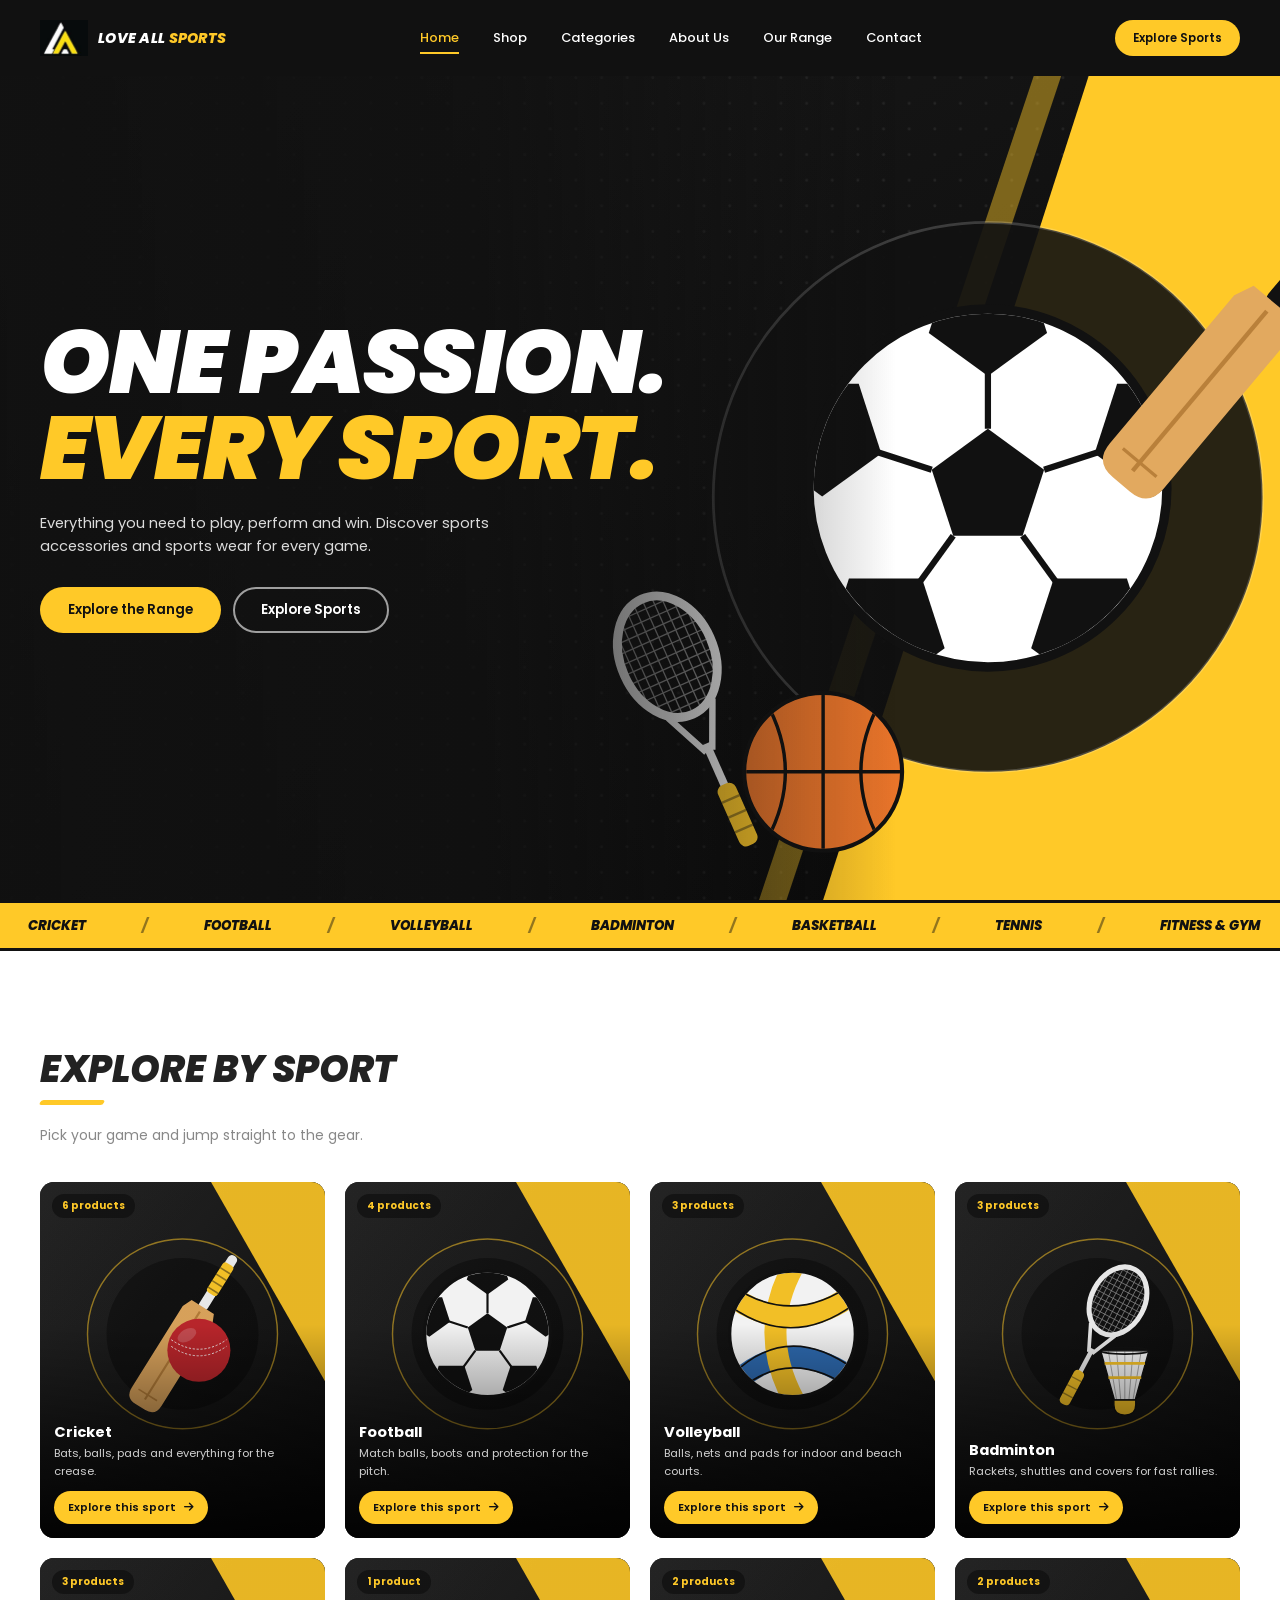
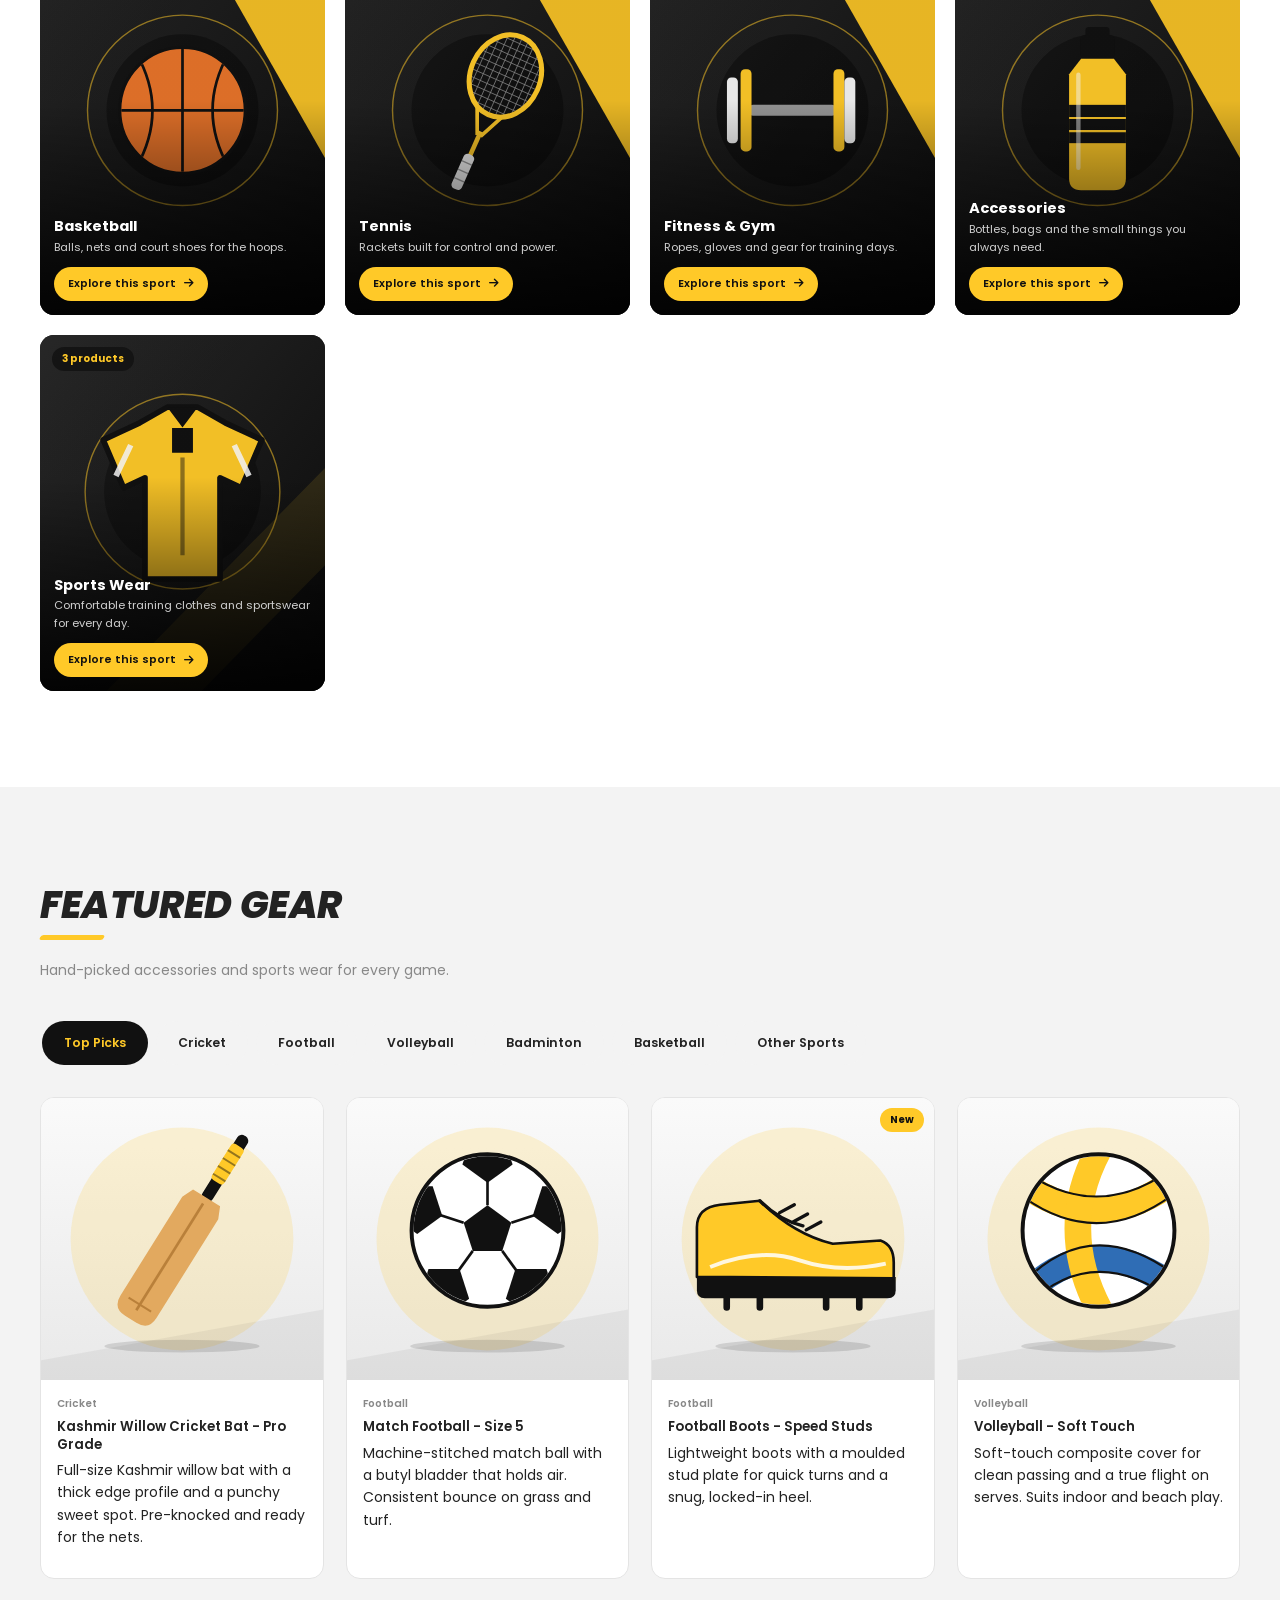
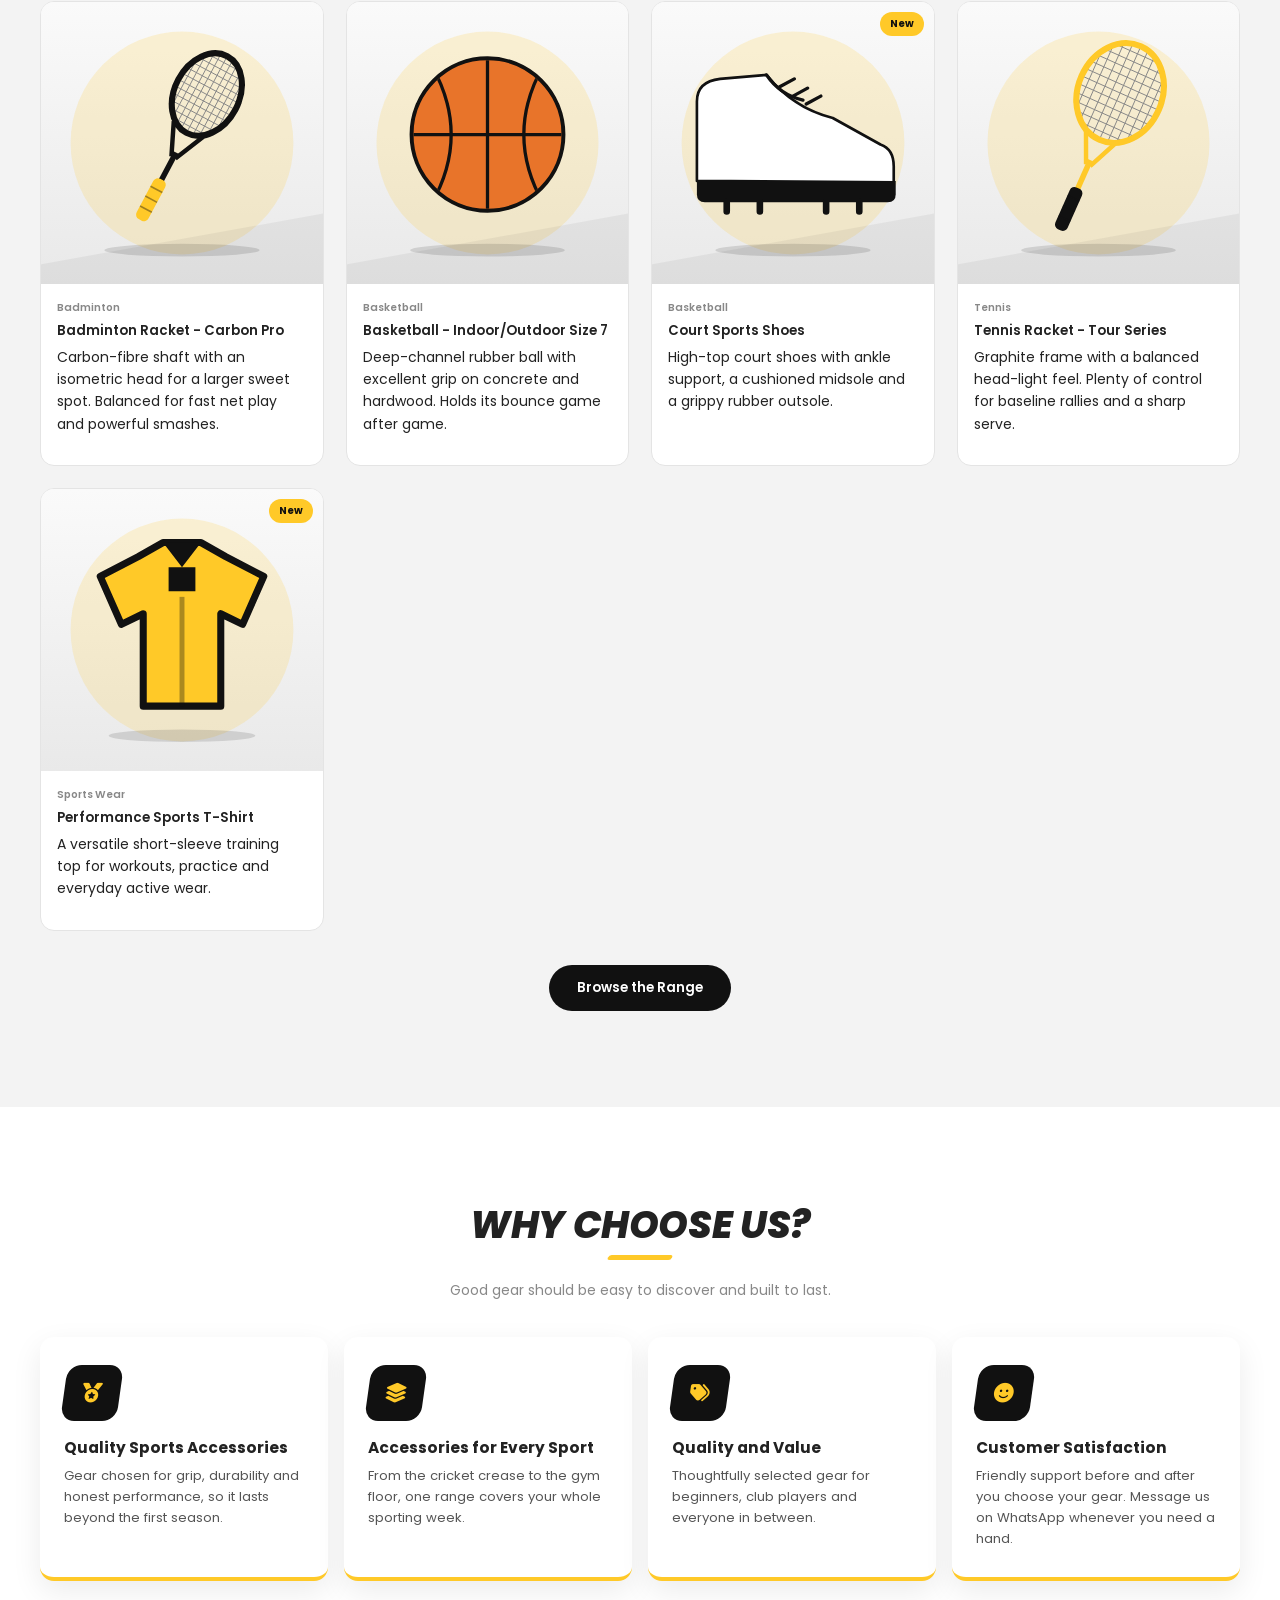
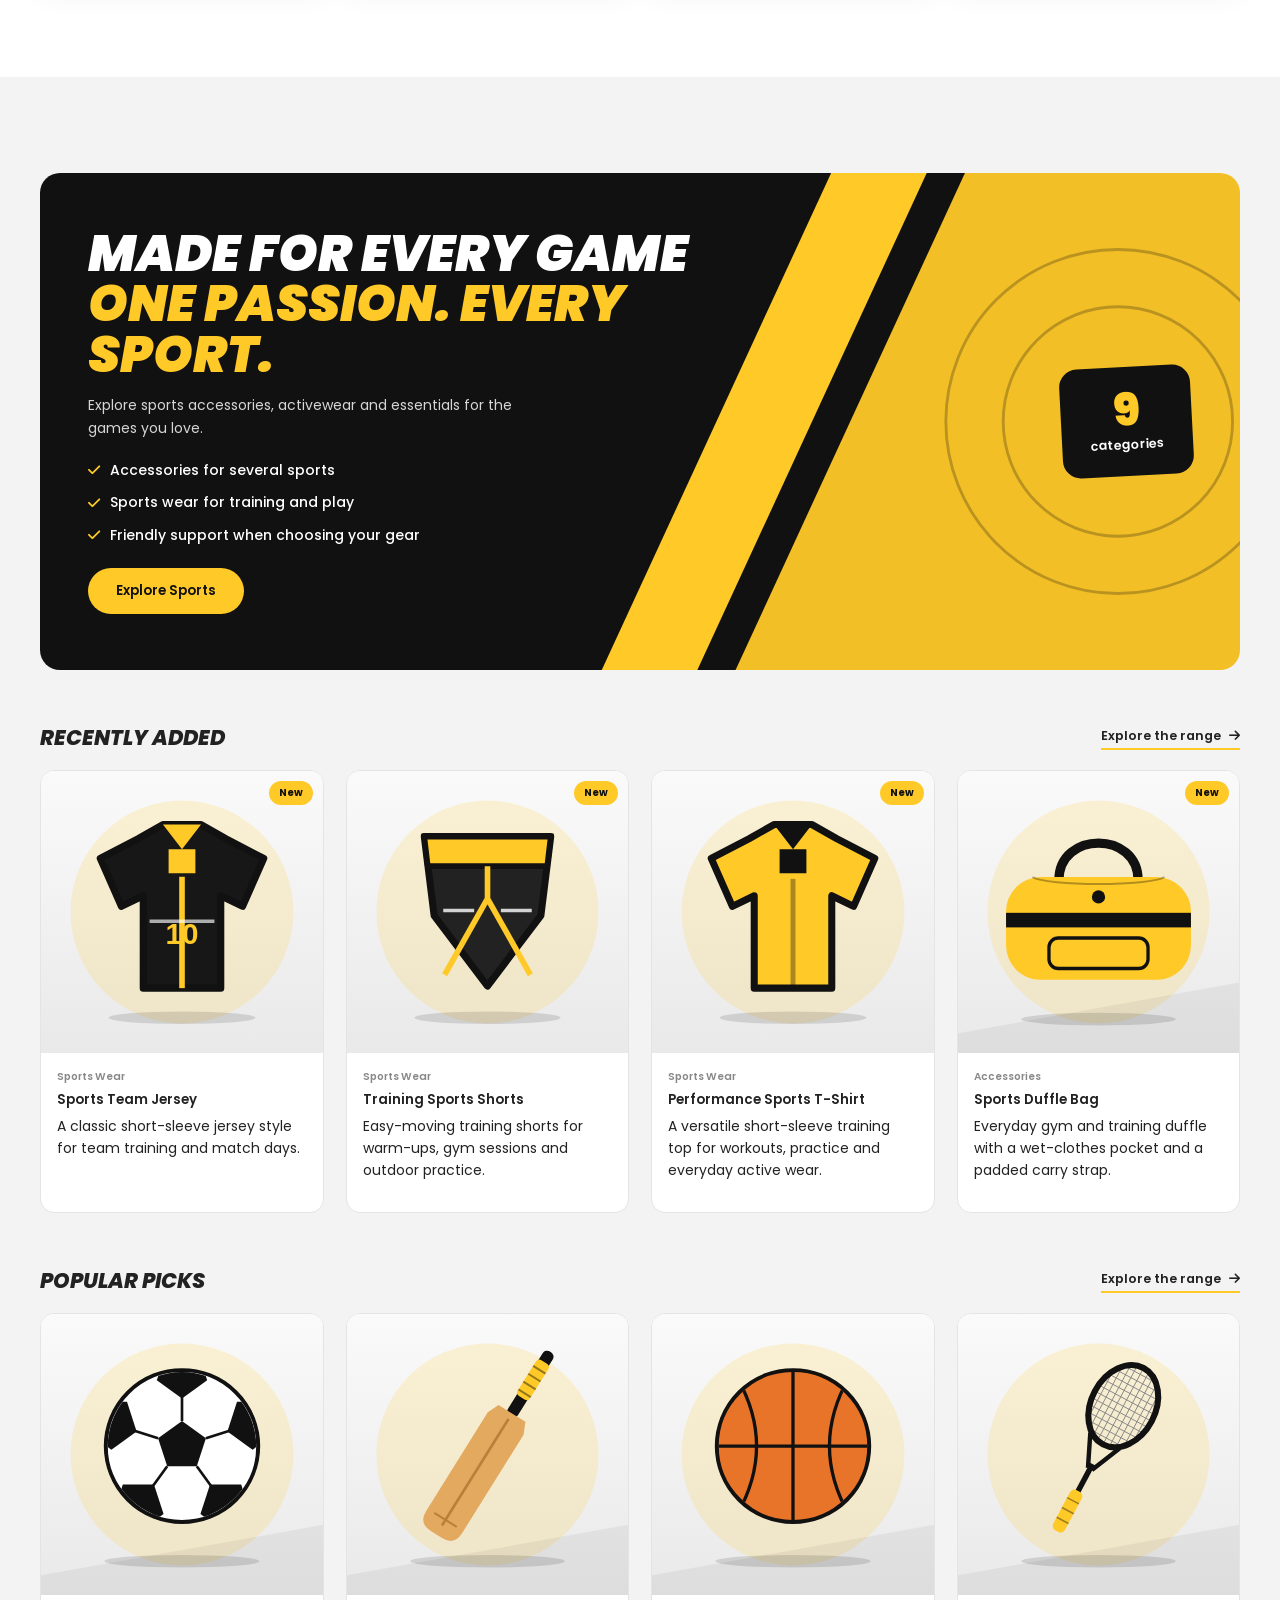
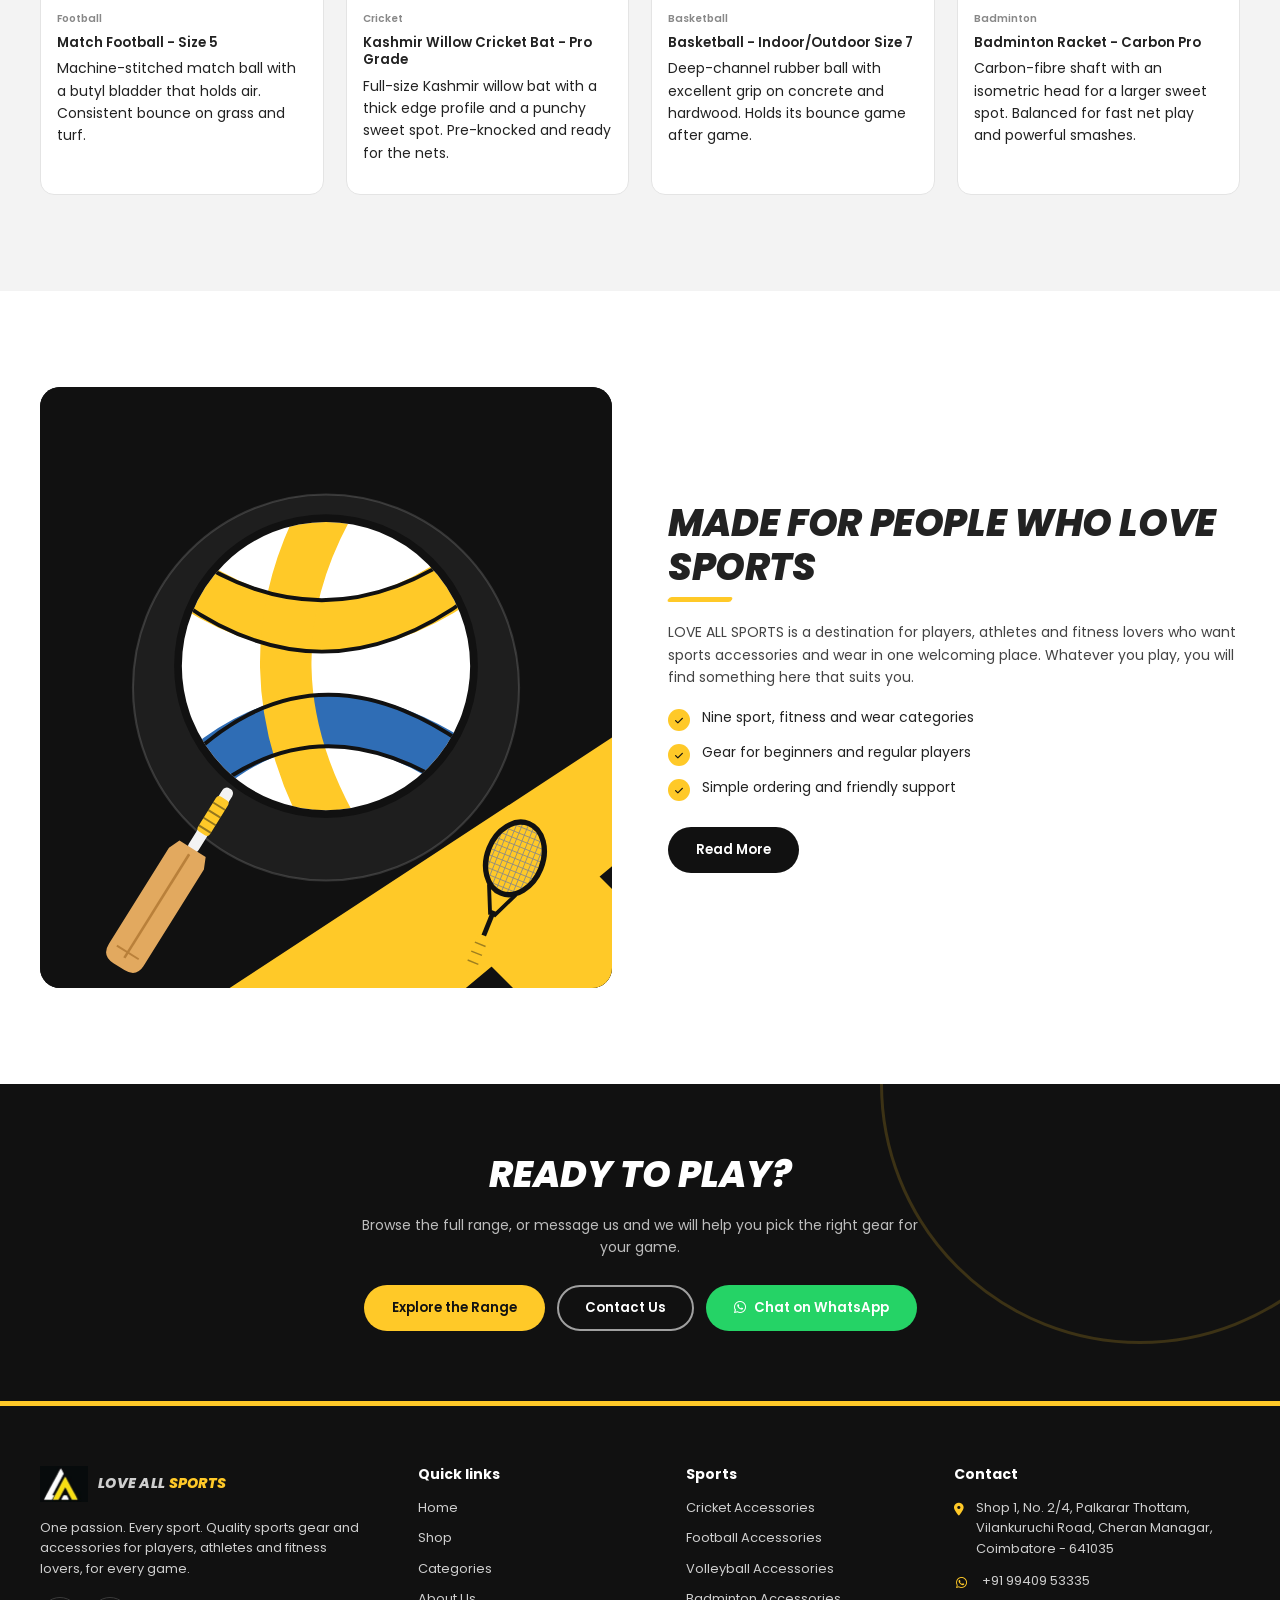
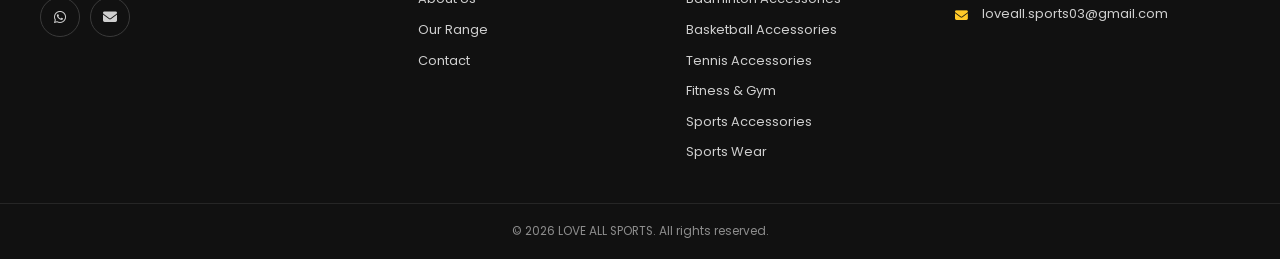
==== index.html @ a9b95781 "first commit" ====
<!DOCTYPE html>
<html lang="en">
<head>
<meta charset="UTF-8">
<meta name="viewport" content="width=device-width, initial-scale=1, viewport-fit=cover">
<title>LOVE ALL SPORTS | Sports Accessories &amp; Sports Wear</title>
<meta name="description" content="Discover cricket, football, volleyball, badminton, basketball, tennis and fitness at LOVE ALL SPORTS. One passion. Every sport.">
<meta name="theme-color" content="#111111">
<meta property="og:title" content="LOVE ALL SPORTS | Sports Accessories &amp; Sports Wear">
<meta property="og:description" content="Discover cricket, football, volleyball, badminton, basketball, tennis and fitness at LOVE ALL SPORTS. One passion. Every sport.">
<meta property="og:type" content="website">
<link rel="icon" type="image/png" href="assets/icons/favicon.png">
<link rel="preconnect" href="https://fonts.googleapis.com">
<link rel="preconnect" href="https://fonts.gstatic.com" crossorigin>
<link href="https://fonts.googleapis.com/css2?family=Poppins:ital,wght@0,400;0,500;0,600;0,700;0,800;0,900;1,700;1,800;1,900&display=swap" rel="stylesheet">
<link rel="stylesheet" href="https://cdnjs.cloudflare.com/ajax/libs/font-awesome/6.5.1/css/all.min.css" crossorigin="anonymous" referrerpolicy="no-referrer">
<link rel="stylesheet" href="css/style.css">
<link rel="stylesheet" href="css/pages.css">
<link rel="stylesheet" href="css/responsive.css">
<script>document.documentElement.classList.add('js');</script>
</head>
<body data-root="" data-page="home">
<a class="skip-link" href="#main">Skip to content</a>
<header class="site-header" id="header">
  <div class="container nav-wrap">
    <a class="logo" href="index.html" aria-label="LOVE ALL SPORTS home"><img src="assets/images/logo/logo-mark.png" alt="" width="48" height="36"><span class="logo-text">LOVE ALL <b>SPORTS</b></span></a>
    <nav class="main-nav" id="mainNav" aria-label="Main navigation"><ul>
      <li><a href="#home" class="active" aria-current="page" data-spy="home">Home</a></li>
      <li><a href="pages/products.html">Shop</a></li>
      <li><a href="pages/categories.html">Categories</a></li>
      <li><a href="pages/about.html">About Us</a></li>
      <li><a href="#offers" data-spy="offers">Our Range</a></li>
      <li><a href="pages/contact.html">Contact</a></li>
    </ul></nav>
    <div class="nav-actions">
      <a class="btn btn-primary btn-sm nav-cta" href="pages/products.html">Explore Sports</a>
      <button class="hamburger" id="navToggle" aria-label="Toggle menu" aria-expanded="false" aria-controls="mainNav"><span></span><span></span><span></span></button>
    </div>
  </div>
</header>
<main id="main">
<section class="hero" id="home" aria-label="Welcome">
  <div class="hero-bg" role="img" aria-label="Football, cricket bat, racket and basketball on a black and yellow background"></div>
  <div class="container hero-inner">
    <h1 class="hero-title"><span>One passion.</span><span>Every sport.</span></h1>
    <p class="hero-text">Everything you need to play, perform and win. Discover sports accessories and sports wear for every game.</p>
    <div class="hero-cta">
      <a class="btn btn-primary" href="pages/products.html">Explore the Range</a>
      <a class="btn btn-ghost" href="#categories">Explore Sports</a>
    </div>
  </div>
</section>
<div class="ticker" aria-hidden="true"><div class="ticker-track"><span>Cricket</span><span>Football</span><span>Volleyball</span><span>Badminton</span><span>Basketball</span><span>Tennis</span><span>Fitness &amp; Gym</span><span>Accessories</span><span>Sports Wear</span><span>Cricket</span><span>Football</span><span>Volleyball</span><span>Badminton</span><span>Basketball</span><span>Tennis</span><span>Fitness &amp; Gym</span><span>Accessories</span><span>Sports Wear</span><span>Cricket</span><span>Football</span><span>Volleyball</span><span>Badminton</span><span>Basketball</span><span>Tennis</span><span>Fitness &amp; Gym</span><span>Accessories</span><span>Sports Wear</span><span>Cricket</span><span>Football</span><span>Volleyball</span><span>Badminton</span><span>Basketball</span><span>Tennis</span><span>Fitness &amp; Gym</span><span>Accessories</span><span>Sports Wear</span><span>Cricket</span><span>Football</span><span>Volleyball</span><span>Badminton</span><span>Basketball</span><span>Tennis</span><span>Fitness &amp; Gym</span><span>Accessories</span><span>Sports Wear</span><span>Cricket</span><span>Football</span><span>Volleyball</span><span>Badminton</span><span>Basketball</span><span>Tennis</span><span>Fitness &amp; Gym</span><span>Accessories</span><span>Sports Wear</span></div></div>

<section class="section" id="categories">
  <div class="container">
    <div class="section-head reveal"><h2 class="section-title">Explore by sport</h2><p class="section-sub">Pick your game and jump straight to the gear.</p></div>
    <div class="cat-grid" id="catGrid"></div>
  </div>
</section>

<section class="section section-gray" id="featured">
  <div class="container">
    <div class="section-head reveal"><h2 class="section-title">Featured gear</h2><p class="section-sub">Hand-picked accessories and sports wear for every game.</p></div>
    <div class="tabs" id="featuredTabs" role="tablist" aria-label="Filter featured products by sport"></div>
    <div class="product-grid" id="featuredGrid"></div>
    <div class="center-cta"><a class="btn btn-dark" href="pages/products.html">Browse the Range</a></div>
  </div>
</section>

<section class="section" id="why">
  <div class="container">
    <div class="section-head center reveal"><h2 class="section-title">Why choose us?</h2><p class="section-sub">Good gear should be easy to discover and built to last.</p></div>
    <div class="why-grid">
      <div class="why-card reveal"><div class="why-icon"><i class="fa-solid fa-medal"></i></div><h3>Quality Sports Accessories</h3><p>Gear chosen for grip, durability and honest performance, so it lasts beyond the first season.</p></div>
      <div class="why-card reveal"><div class="why-icon"><i class="fa-solid fa-layer-group"></i></div><h3>Accessories for Every Sport</h3><p>From the cricket crease to the gym floor, one range covers your whole sporting week.</p></div>
      <div class="why-card reveal"><div class="why-icon"><i class="fa-solid fa-tags"></i></div><h3>Quality and Value</h3><p>Thoughtfully selected gear for beginners, club players and everyone in between.</p></div>
      <div class="why-card reveal"><div class="why-icon"><i class="fa-solid fa-face-smile"></i></div><h3>Customer Satisfaction</h3><p>Friendly support before and after you choose your gear. Message us on WhatsApp whenever you need a hand.</p></div>
    </div>
  </div>
</section>

<section class="section section-gray" id="offers">
  <div class="container">
    <div class="offer-banner reveal">
      <div>
        <h2>Made for every game<br><em>One passion. Every sport.</em></h2>
        <p style="margin-top:14px">Explore sports accessories, activewear and essentials for the games you love.</p>
        <ul class="offer-list"><li><i class="fa-solid fa-check"></i>Accessories for several sports</li><li><i class="fa-solid fa-check"></i>Sports wear for training and play</li><li><i class="fa-solid fa-check"></i>Friendly support when choosing your gear</li></ul>
        <a class="btn btn-primary" style="margin-top:22px" href="pages/products.html">Explore Sports</a>
      </div>
      <div class="offer-discount" aria-hidden="true"><strong>9</strong><span>categories</span></div>
    </div>

    <div class="subhead"><h3>Recently added</h3><a class="link-arrow" href="pages/products.html">Explore the range <i class="fa-solid fa-arrow-right"></i></a></div>
    <div class="product-grid cols-4" id="newGrid"></div>

    <div class="subhead"><h3>Popular picks</h3><a class="link-arrow" href="pages/products.html">Explore the range <i class="fa-solid fa-arrow-right"></i></a></div>
    <div class="product-grid cols-4" id="bestGrid"></div>
  </div>
</section>

<section class="section" id="about-preview">
  <div class="container split">
    <div class="split-media reveal"><img src="assets/images/banners/about.svg" alt="Volleyball, cricket bat and badminton racket illustration" loading="lazy" width="800" height="840"></div>
    <div class="split-text reveal">
      <h2 class="section-title">Made for people who love sports</h2>
      <p>LOVE ALL SPORTS is a destination for players, athletes and fitness lovers who want sports accessories and wear in one welcoming place. Whatever you play, you will find something here that suits you.</p>
      <ul class="check-list"><li><i class="fa-solid fa-check"></i>Nine sport, fitness and wear categories</li><li><i class="fa-solid fa-check"></i>Gear for beginners and regular players</li><li><i class="fa-solid fa-check"></i>Simple ordering and friendly support</li></ul>
      <a class="btn btn-dark" href="pages/about.html">Read More</a>
    </div>
  </div>
</section>

<section class="cta-band">
  <div class="container">
    <h2 class="reveal">Ready to play?</h2>
    <p class="reveal">Browse the full range, or message us and we will help you pick the right gear for your game.</p>
    <div class="cta-actions reveal">
      <a class="btn btn-primary" href="pages/products.html">Explore the Range</a>
      <a class="btn btn-ghost" href="pages/contact.html">Contact Us</a>
      <a class="btn btn-whatsapp" href="#" data-whatsapp><i class="fa-brands fa-whatsapp"></i> Chat on WhatsApp</a>
    </div>
  </div>
</section>
</main>
<footer class="site-footer">
  <div class="container footer-grid">
    <div>
      <a class="logo" href="index.html" aria-label="LOVE ALL SPORTS home"><img src="assets/images/logo/logo-mark.png" alt="" width="48" height="36"><span class="logo-text">LOVE ALL <b>SPORTS</b></span></a>
      <p style="margin-top:16px">One passion. Every sport. Quality sports gear and accessories for players, athletes and fitness lovers, for every game.</p>
      <div class="socials">
        <a href="#" data-whatsapp aria-label="WhatsApp"><i class="fa-brands fa-whatsapp"></i></a>
        <a href="mailto:loveall.sports03@gmail.com" aria-label="Email love all sports"><i class="fa-solid fa-envelope"></i></a>
      </div>
    </div>
    <div>
      <h4>Quick links</h4>
      <ul class="footer-links">
        <li><a href="index.html">Home</a></li>
        <li><a href="pages/products.html">Shop</a></li>
        <li><a href="pages/categories.html">Categories</a></li>
        <li><a href="pages/about.html">About Us</a></li>
        <li><a href="index.html#offers">Our Range</a></li>
        <li><a href="pages/contact.html">Contact</a></li>
      </ul>
    </div>
    <div>
      <h4>Sports</h4>
      <ul class="footer-links"><li><a href="pages/products.html?cat=cricket">Cricket Accessories</a></li><li><a href="pages/products.html?cat=football">Football Accessories</a></li><li><a href="pages/products.html?cat=volleyball">Volleyball Accessories</a></li><li><a href="pages/products.html?cat=badminton">Badminton Accessories</a></li><li><a href="pages/products.html?cat=basketball">Basketball Accessories</a></li><li><a href="pages/products.html?cat=tennis">Tennis Accessories</a></li><li><a href="pages/products.html?cat=fitness">Fitness & Gym</a></li><li><a href="pages/products.html?cat=accessories">Sports Accessories</a></li><li><a href="pages/products.html?cat=sports-wear">Sports Wear</a></li></ul>
    </div>
    <div>
      <h4>Contact</h4>
      <ul class="contact-list">
        <li><i class="fa-solid fa-location-dot"></i><span>Shop 1, No. 2/4, Palkarar Thottam, Vilankuruchi Road, Cheran Managar, Coimbatore - 641035</span></li>
        <li><i class="fa-brands fa-whatsapp"></i><a href="#" data-whatsapp>+91 99409 53335</a></li>
        <li><i class="fa-solid fa-envelope"></i><a href="#" data-email>loveall.sports03@gmail.com</a></li>
      </ul>
    </div>
  </div>
  <div class="footer-bottom"><div class="container">&copy; <span data-year>2026</span> LOVE ALL SPORTS. All rights reserved.</div></div>
</footer>
<button class="to-top" id="toTop" aria-label="Back to top"><i class="fa-solid fa-arrow-up"></i></button>
<script src="js/products.js"></script>
<script src="js/main.js"></script>
</body>
</html>
---- css/style.css ----
/* =========================================================
   LOVE ALL SPORTS - base styles + reusable components
   Mobile-first. Wider layouts live in responsive.css
   ========================================================= */
:root {
  --yellow: #FFC928;
  --yellow-dark: #E6B000;
  --black: #111111;
  --black-2: #1B1B1B;
  --white: #FFFFFF;
  --gray: #F3F3F3;
  --text: #222222;
  --muted: #888888;
  --line: #E4E4E4;
  --radius: 14px;
  --radius-sm: 8px;
  --shadow: 0 10px 30px rgba(0, 0, 0, .08);
  --shadow-lg: 0 20px 50px rgba(0, 0, 0, .18);
  --header-h: 68px;
  --ease: cubic-bezier(.2, .7, .2, 1);
  --font: 'Poppins', 'Inter', system-ui, -apple-system, 'Segoe UI', Roboto, sans-serif;
}

*, *::before, *::after { box-sizing: border-box; }
html { font-size: 14px; scroll-behavior: smooth; scroll-padding-top: calc(var(--header-h) + 12px); -webkit-text-size-adjust: 100%; }
body { margin: 0; font-family: var(--font); color: var(--text); background: var(--white); line-height: 1.6; font-size: 1rem; overflow-x: hidden; }
img { max-width: 100%; display: block; height: auto; }
a { color: inherit; text-decoration: none; }
ul { list-style: none; margin: 0; padding: 0; }
button, input, select, textarea { font: inherit; color: inherit; }
button { cursor: pointer; border: 0; background: none; }
h1, h2, h3, h4 { line-height: 1.15; margin: 0 0 .5em; font-weight: 700; }
p { margin: 0 0 1em; }
:focus-visible { outline: 3px solid var(--yellow); outline-offset: 2px; }
.skip-link { position: absolute; left: -999px; top: 8px; background: var(--yellow); color: var(--black); padding: 8px 14px; border-radius: 6px; z-index: 300; font-weight: 600; }
.skip-link:focus { left: 8px; }
.container { width: 100%; max-width: 1240px; margin: 0 auto; padding: 0 20px; }
.sr-only { position: absolute; width: 1px; height: 1px; overflow: hidden; clip: rect(0 0 0 0); white-space: nowrap; }

/* ---------- Buttons ---------- */
.btn { display: inline-flex; align-items: center; justify-content: center; gap: 8px; padding: 13px 26px; border-radius: 999px; font-weight: 600; font-size: .95rem; transition: transform .25s var(--ease), background .25s, color .25s, box-shadow .25s, border-color .25s; white-space: nowrap; border: 2px solid transparent; line-height: 1.2; }
.btn:active { transform: scale(.97); }
.btn-primary { background: var(--yellow); color: var(--black); }
.btn-primary:hover { background: var(--black); color: var(--yellow); box-shadow: 0 8px 20px rgba(255, 201, 40, .35); transform: translateY(-2px); }
.btn-dark { background: var(--black); color: var(--white); }
.btn-dark:hover { background: var(--yellow); color: var(--black); transform: translateY(-2px); }
.btn-outline { border-color: var(--black); color: var(--black); background: transparent; }
.btn-outline:hover { background: var(--black); color: var(--yellow); }
.btn-ghost { border-color: rgba(255, 255, 255, .6); color: var(--white); }
.btn-ghost:hover { background: var(--white); color: var(--black); border-color: var(--white); }
.btn-sm { padding: 9px 16px; font-size: .84rem; }
.btn-block { width: 100%; }
.btn[disabled] { opacity: .5; pointer-events: none; }

/* ---------- Header / nav ---------- */
.site-header { position: sticky; top: 0; z-index: 100; background: var(--black); color: var(--white); height: var(--header-h); transition: box-shadow .3s, background .3s; }
.site-header.scrolled { box-shadow: 0 8px 24px rgba(0, 0, 0, .35); background: rgba(17, 17, 17, .96); backdrop-filter: blur(8px); }
.nav-wrap { display: flex; align-items: center; justify-content: space-between; height: var(--header-h); gap: 12px; }
.logo { display: flex; align-items: center; gap: 10px; flex-shrink: 0; }
.logo img { width: 48px; height: 36px; }
.logo-text { font-weight: 800; font-style: italic; letter-spacing: .02em; font-size: 1.02rem; line-height: 1; white-space: nowrap; }
.logo-text b { color: var(--yellow); font-weight: 800; }
.main-nav { position: fixed; inset: var(--header-h) 0 auto 0; background: var(--black); padding: 8px 20px 24px; border-top: 1px solid #2a2a2a; transform: translateY(-12px); opacity: 0; visibility: hidden; transition: all .3s var(--ease); max-height: calc(100vh - var(--header-h)); overflow-y: auto; }
.main-nav.open { transform: none; opacity: 1; visibility: visible; }
.main-nav a { display: block; padding: 14px 4px; font-weight: 500; border-bottom: 1px solid #262626; position: relative; transition: color .2s; }
.main-nav a:hover, .main-nav a.active { color: var(--yellow); }
.nav-actions { display: flex; align-items: center; gap: 8px; }
.nav-cta { display: none; }
.icon-btn { position: relative; width: 42px; height: 42px; border-radius: 50%; display: grid; place-items: center; color: var(--white); font-size: 1.1rem; transition: background .2s, color .2s; }
.icon-btn:hover { background: var(--yellow); color: var(--black); }
.cart-count { position: absolute; top: 0; right: 0; min-width: 19px; height: 19px; padding: 0 5px; border-radius: 999px; background: var(--yellow); color: var(--black); font-size: .7rem; font-weight: 700; display: grid; place-items: center; transition: transform .3s; }
.cart-count.bump { animation: bump .45s var(--ease); }
@keyframes bump { 40% { transform: scale(1.5); } }
.hamburger { width: 42px; height: 42px; display: grid; place-content: center; gap: 5px; border-radius: 50%; }
.hamburger span { display: block; width: 22px; height: 2px; background: var(--white); border-radius: 2px; transition: transform .3s, opacity .3s; }
.hamburger[aria-expanded="true"] span:nth-child(1) { transform: translateY(7px) rotate(45deg); }
.hamburger[aria-expanded="true"] span:nth-child(2) { opacity: 0; }
.hamburger[aria-expanded="true"] span:nth-child(3) { transform: translateY(-7px) rotate(-45deg); }

/* ---------- Section heads ---------- */
.section { padding: 80px 0; }
.section-gray { background: var(--gray); }
.section-dark { background: var(--black); color: var(--white); }
.section-head { max-width: 640px; margin-bottom: 36px; }
.section-head.center { margin-left: auto; margin-right: auto; text-align: center; }
.section-title { font-size: clamp(1.8rem, 5vw, 2.7rem); font-weight: 800; font-style: italic; letter-spacing: -.01em; text-transform: uppercase; position: relative; padding-bottom: 14px; }
.section-title::after { content: ""; position: absolute; left: 0; bottom: 0; width: 64px; height: 5px; background: var(--yellow); border-radius: 3px; transform: skewX(-25deg); }
.center .section-title::after { left: 50%; margin-left: -32px; }
.section-sub { color: var(--muted); margin: 0; }
.section-dark .section-sub { color: #bdbdbd; }

/* ---------- Product card ---------- */
.product-grid { display: grid; grid-template-columns: repeat(2, 1fr); gap: 14px; }
.product-card { background: var(--white); border-radius: var(--radius); overflow: hidden; border: 1px solid var(--line); display: flex; flex-direction: column; transition: transform .35s var(--ease), box-shadow .35s var(--ease), border-color .35s; }
.product-card:hover { transform: translateY(-6px); box-shadow: var(--shadow-lg); border-color: var(--yellow); }
.pc-media { position: relative; background: var(--gray); aspect-ratio: 1 / 1; overflow: hidden; cursor: pointer; }
.pc-media img { width: 100%; height: 100%; object-fit: cover; transition: transform .5s var(--ease); }
.product-card:hover .pc-media img { transform: scale(1.07); }
.badge { position: absolute; top: 10px; left: 10px; background: var(--black); color: var(--yellow); font-size: .72rem; font-weight: 700; padding: 4px 10px; border-radius: 999px; z-index: 2; }
.badge.new { left: auto; right: 10px; background: var(--yellow); color: var(--black); }
.pc-body { padding: 14px; display: flex; flex-direction: column; gap: 6px; flex: 1; }
.pc-cat { font-size: .74rem; font-weight: 600; color: var(--muted); }
.pc-name { font-size: .95rem; font-weight: 600; margin: 0; line-height: 1.3; }
.stars { color: var(--yellow-dark); font-size: .75rem; display: flex; gap: 2px; align-items: center; }
.stars small { color: var(--muted); margin-left: 6px; font-size: .74rem; }
.price { display: flex; align-items: baseline; gap: 8px; flex-wrap: wrap; margin-top: auto; padding-top: 4px; }
.price strong { font-size: 1.12rem; font-weight: 700; }
.price s { color: var(--muted); font-size: .85rem; }
.pc-actions { display: grid; gap: 8px; margin-top: 8px; }

/* ---------- Cart drawer ---------- */
.overlay { position: fixed; inset: 0; background: rgba(0, 0, 0, .6); opacity: 0; visibility: hidden; transition: opacity .3s; z-index: 150; }
.overlay.show { opacity: 1; visibility: visible; }
.drawer { position: fixed; top: 0; right: 0; bottom: 0; width: min(420px, 100%); background: var(--white); z-index: 160; transform: translateX(100%); transition: transform .4s var(--ease); display: flex; flex-direction: column; box-shadow: var(--shadow-lg); }
.drawer.open { transform: none; }
.drawer-head { display: flex; align-items: center; justify-content: space-between; padding: 18px 20px; background: var(--black); color: var(--white); }
.drawer-head h2 { margin: 0; font-size: 1.1rem; }
.drawer-head .icon-btn { width: 36px; height: 36px; }
.drawer-body { flex: 1; overflow-y: auto; padding: 8px 20px; }
.drawer-foot { padding: 16px 20px 20px; border-top: 1px solid var(--line); background: var(--gray); }
.cart-row { display: grid; grid-template-columns: 72px 1fr; gap: 14px; padding: 16px 0; border-bottom: 1px solid var(--line); }
.cart-row img { width: 72px; height: 72px; border-radius: 10px; object-fit: cover; background: var(--gray); }
.cart-row h4 { font-size: .9rem; margin: 0 0 4px; font-weight: 600; }
.cart-row .meta { display: flex; align-items: center; justify-content: space-between; gap: 8px; flex-wrap: wrap; }
.qty { display: inline-flex; align-items: center; border: 1px solid var(--line); border-radius: 999px; overflow: hidden; background: var(--white); }
.qty button { width: 32px; height: 32px; font-weight: 700; transition: background .2s; }
.qty button:hover { background: var(--yellow); }
.qty span { min-width: 30px; text-align: center; font-weight: 600; font-size: .9rem; }
.remove-btn { color: var(--muted); font-size: .8rem; transition: color .2s; }
.remove-btn:hover { color: #c0392b; }
.line-total { font-weight: 700; }
.subtotal-row { display: flex; justify-content: space-between; font-weight: 700; font-size: 1.1rem; margin-bottom: 4px; }
.small-note { font-size: .8rem; color: var(--muted); margin: 0 0 12px; }
.empty-state { text-align: center; padding: 48px 12px; color: var(--muted); }
.empty-state i { font-size: 2.6rem; color: var(--yellow); margin-bottom: 14px; }
.empty-state h3 { color: var(--text); }

/* ---------- Modal ---------- */
.modal { position: fixed; inset: 0; z-index: 170; display: grid; place-items: center; padding: 16px; opacity: 0; visibility: hidden; transition: opacity .3s, visibility .3s; }
.modal.open { opacity: 1; visibility: visible; }
.modal-backdrop { position: absolute; inset: 0; background: rgba(0, 0, 0, .7); }
.modal-card { position: relative; background: var(--white); border-radius: 18px; width: min(920px, 100%); max-height: 92vh; overflow-y: auto; transform: translateY(24px) scale(.98); transition: transform .35s var(--ease); display: grid; }
.modal.open .modal-card { transform: none; }
.modal-close { position: absolute; top: 12px; right: 12px; width: 38px; height: 38px; border-radius: 50%; background: var(--black); color: var(--white); z-index: 3; display: grid; place-items: center; transition: background .2s, color .2s; }
.modal-close:hover { background: var(--yellow); color: var(--black); }
.modal-media { background: var(--gray); aspect-ratio: 1 / 1; }
.modal-media img { width: 100%; height: 100%; object-fit: cover; }
.modal-info { padding: 24px 22px 28px; }
.modal-info h2 { font-size: 1.5rem; margin: 6px 0 10px; }
.modal-info .price strong { font-size: 1.6rem; }
.feature-list { margin: 14px 0 20px; display: grid; gap: 8px; }
.feature-list li { display: flex; gap: 10px; align-items: center; font-size: .92rem; }
.feature-list i { color: var(--yellow-dark); }
.modal-buy { display: flex; gap: 12px; flex-wrap: wrap; align-items: center; }

/* ---------- Toast ---------- */
.toast-wrap { position: fixed; left: 50%; bottom: 22px; transform: translateX(-50%); z-index: 400; display: grid; gap: 8px; width: max-content; max-width: calc(100% - 32px); }
.toast { background: var(--black); color: var(--white); padding: 12px 18px; border-radius: 999px; font-size: .9rem; display: flex; gap: 10px; align-items: center; box-shadow: var(--shadow-lg); animation: toastIn .4s var(--ease); border-left: 4px solid var(--yellow); }
.toast i { color: var(--yellow); }
.toast.out { opacity: 0; transform: translateY(10px); transition: all .3s; }
@keyframes toastIn { from { opacity: 0; transform: translateY(16px); } }

/* ---------- Back to top ---------- */
.to-top { position: fixed; right: 16px; bottom: 18px; width: 46px; height: 46px; border-radius: 50%; background: var(--yellow); color: var(--black); display: grid; place-items: center; box-shadow: var(--shadow-lg); opacity: 0; visibility: hidden; transform: translateY(14px); transition: all .3s var(--ease); z-index: 90; }
.to-top.show { opacity: 1; visibility: visible; transform: none; }
.to-top:hover { background: var(--black); color: var(--yellow); }

/* ---------- Footer ---------- */
.site-footer { background: var(--black); color: #cfcfcf; padding-top: 60px; border-top: 5px solid var(--yellow); }
.footer-grid { display: grid; gap: 34px; padding-bottom: 40px; }
.site-footer h4 { color: var(--white); font-size: 1rem; margin-bottom: 16px; }
.site-footer p { font-size: .92rem; }
.footer-links { display: grid; gap: 10px; font-size: .92rem; }
.footer-links a { transition: color .2s, padding-left .2s; }
.footer-links a:hover { color: var(--yellow); padding-left: 4px; }
.contact-list { display: grid; gap: 12px; font-size: .92rem; }
.contact-list li { display: flex; gap: 12px; align-items: flex-start; }
.contact-list i { color: var(--yellow); margin-top: 5px; width: 16px; text-align: center; }
.socials { display: flex; gap: 10px; margin-top: 18px; flex-wrap: wrap; }
.socials a { width: 40px; height: 40px; border-radius: 50%; border: 1px solid #3a3a3a; display: grid; place-items: center; transition: all .25s; }
.socials a:hover { background: var(--yellow); color: var(--black); border-color: var(--yellow); transform: translateY(-3px); }
.footer-bottom { border-top: 1px solid #262626; padding: 18px 0; font-size: .85rem; text-align: center; color: #8c8c8c; }

/* ---------- Scroll reveal ---------- */
.js .reveal { opacity: 0; transform: translateY(26px); transition: opacity .7s var(--ease), transform .7s var(--ease); }
.js .reveal.in { opacity: 1; transform: none; }

/* Centered two-second logo intro before showing the page */
.js body::before,
.js body::after { content: ""; position: fixed; pointer-events: none; }
.js body::before { inset: 0; z-index: 9998; background: #070b0b; animation: intro-screen 2s ease forwards; }
.js body::after {
  z-index: 9999;
  top: 50%;
  left: 50%;
  width: 156px;
  height: 118px;
  background: url("../assets/images/logo/logo-mark.png") center / contain no-repeat;
  animation: intro-mark 2s cubic-bezier(.2, .7, .2, 1) forwards;
}
@keyframes intro-screen {
  0%, 82% { opacity: 1; visibility: visible; }
  100% { opacity: 0; visibility: hidden; }
}
@keyframes intro-mark {
  0% { opacity: 0; transform: translate(-50%, -50%) scale(.62) rotate(-10deg); }
  24% { opacity: 1; transform: translate(-50%, -50%) scale(1.08) rotate(2deg); }
  40%, 78% { opacity: 1; transform: translate(-50%, -50%) scale(1) rotate(0); }
  100% { opacity: 0; transform: translate(-50%, -50%) scale(1.06) rotate(0); }
}

@media (prefers-reduced-motion: reduce) {
  html { scroll-behavior: auto; }
  *, *::before, *::after { animation-duration: .01ms !important; transition-duration: .01ms !important; }
  .js .reveal { opacity: 1; transform: none; }
  .js body::before, .js body::after { display: none; }
}
---- css/pages.css ----
/* =========================================================
   LOVE ALL SPORTS - page / section styles (mobile-first)
   ========================================================= */

/* ---------- Hero ---------- */
.hero { position: relative; min-height: calc(100vh - var(--header-h)); min-height: calc(100svh - var(--header-h)); display: flex; align-items: center; background: var(--black); color: var(--white); overflow: hidden; }
.hero-bg { position: absolute; inset: 0; background: url("../assets/images/banners/hero.svg") 70% center / cover no-repeat; transform: scale(1.06); animation: heroZoom 2.2s var(--ease) forwards; }
.hero::before { content: ""; position: absolute; inset: 0; z-index: 1; background: linear-gradient(90deg, rgba(17, 17, 17, .94) 0%, rgba(17, 17, 17, .78) 55%, rgba(17, 17, 17, .35) 100%); }
.hero-inner { position: relative; z-index: 2; padding-top: 56px; padding-bottom: 96px; }
.hero-title { font-size: clamp(2.7rem, 11.5vw, 6.4rem); font-weight: 900; font-style: italic; text-transform: uppercase; line-height: .95; letter-spacing: -.02em; margin: 0 0 22px; }
.hero-title span { display: block; opacity: 0; transform: translateX(-40px) skewX(-6deg); animation: slideIn .8s var(--ease) forwards; }
.hero-title span:nth-child(2) { color: var(--yellow); animation-delay: .22s; }
.hero-text { max-width: 520px; font-size: 1.05rem; color: #dcdcdc; opacity: 0; animation: fadeUp .8s var(--ease) .55s forwards; }
.hero-cta { display: flex; flex-wrap: wrap; gap: 12px; margin-top: 28px; opacity: 0; animation: fadeUp .8s var(--ease) .75s forwards; }
@keyframes slideIn { to { opacity: 1; transform: none; } }
@keyframes fadeUp { from { opacity: 0; transform: translateY(20px); } to { opacity: 1; transform: none; } }
@keyframes heroZoom { to { transform: scale(1); } }

.ticker { background: var(--yellow); color: var(--black); overflow: hidden; border-block: 3px solid var(--black); }
.ticker-track { display: flex; width: max-content; animation: ticker 32s linear infinite; }
.ticker-track span { padding: 12px 28px; font-weight: 800; font-style: italic; text-transform: uppercase; font-size: .95rem; white-space: nowrap; }
.ticker-track span::after { content: "/"; margin-left: 56px; opacity: .45; }
@keyframes ticker { to { transform: translateX(-50%); } }

/* ---------- Category cards ---------- */
.cat-grid { display: grid; grid-template-columns: repeat(2, 1fr); gap: 14px; }
.cat-card { position: relative; border-radius: var(--radius); overflow: hidden; aspect-ratio: 4 / 5; background: var(--black); color: var(--white); display: flex; flex-direction: column; justify-content: flex-end; isolation: isolate; }
.cat-card img { position: absolute; inset: 0; width: 100%; height: 100%; object-fit: cover; z-index: -2; transition: transform .6s var(--ease); }
.cat-card::after { content: ""; position: absolute; inset: 0; z-index: -1; background: linear-gradient(0deg, rgba(0, 0, 0, .88) 0%, rgba(0, 0, 0, .05) 60%); transition: background .4s; }
.cat-card:hover img { transform: scale(1.08) rotate(1deg); }
.cat-card:hover::after { background: linear-gradient(0deg, rgba(17, 17, 17, .95) 0%, rgba(255, 201, 40, .18) 100%); }
.cat-info { padding: 14px; }
.cat-info h3 { font-size: 1.05rem; margin: 0 0 4px; }
.cat-info p { font-size: .8rem; color: #cfcfcf; margin: 0 0 10px; display: none; }
.cat-btn { display: inline-flex; align-items: center; gap: 8px; background: var(--yellow); color: var(--black); font-weight: 600; font-size: .78rem; padding: 8px 14px; border-radius: 999px; transition: gap .25s, background .25s, color .25s; }
.cat-card:hover .cat-btn { gap: 14px; background: var(--white); }
.cat-count { position: absolute; top: 12px; left: 12px; background: rgba(17, 17, 17, .8); color: var(--yellow); font-size: .72rem; font-weight: 700; padding: 4px 10px; border-radius: 999px; }

/* ---------- Tabs ---------- */
.tabs { display: flex; gap: 8px; overflow-x: auto; padding: 4px 2px 14px; margin-bottom: 18px; scrollbar-width: none; }
.tabs::-webkit-scrollbar { display: none; }
.tab { flex-shrink: 0; padding: 10px 20px; border-radius: 999px; background: var(--gray); font-weight: 600; font-size: .88rem; transition: all .25s; border: 2px solid transparent; }
.tab:hover { border-color: var(--yellow); }
.tab.active { background: var(--black); color: var(--yellow); }
.center-cta { text-align: center; margin-top: 34px; }

/* ---------- Why choose us ---------- */
.why-grid { display: grid; gap: 16px; }
.why-card { background: var(--white); border-radius: var(--radius); padding: 28px 24px; border-bottom: 4px solid var(--yellow); box-shadow: var(--shadow); transition: transform .3s var(--ease); }
.why-card:hover { transform: translateY(-6px); }
.why-icon { width: 56px; height: 56px; border-radius: 14px; background: var(--black); color: var(--yellow); display: grid; place-items: center; font-size: 1.4rem; margin-bottom: 18px; transform: skewX(-8deg); }
.why-card h3 { font-size: 1.1rem; }
.why-card p { color: #555; margin: 0; font-size: .94rem; }

/* ---------- Offers ---------- */
.offer-banner { position: relative; border-radius: 20px; overflow: hidden; background: var(--black) url("../assets/images/banners/offer.svg") center / cover no-repeat; color: var(--white); padding: 44px 26px; display: grid; gap: 22px; }
.offer-banner h2 { font-size: clamp(2rem, 7vw, 3.6rem); font-weight: 900; font-style: italic; text-transform: uppercase; margin: 0; line-height: 1; }
.offer-banner h2 em { font-style: italic; color: var(--yellow); }
.offer-banner p { max-width: 460px; color: #d6d6d6; margin: 0; }
.offer-list { display: grid; gap: 10px; margin-top: 20px; }
.offer-list li { display: flex; gap: 10px; align-items: center; font-weight: 500; }
.offer-list i { color: var(--yellow); }
.offer-discount { align-self: center; justify-self: start; background: var(--black); color: var(--yellow); border-radius: 18px; padding: 18px 26px; text-align: center; border: 3px solid var(--black); transform: rotate(-3deg); }
.offer-discount strong { display: block; font-size: 3.2rem; font-weight: 900; line-height: 1; }
.offer-discount > span { font-weight: 600; color: var(--white); font-size: .9rem; }
.subhead { display: flex; align-items: end; justify-content: space-between; gap: 12px; margin: 56px 0 20px; flex-wrap: wrap; }
.subhead h3 { font-size: 1.5rem; font-weight: 800; font-style: italic; text-transform: uppercase; margin: 0; }
.link-arrow { font-weight: 600; font-size: .9rem; display: inline-flex; gap: 8px; align-items: center; border-bottom: 2px solid var(--yellow); padding-bottom: 2px; transition: gap .25s; }
.link-arrow:hover { gap: 14px; }

/* ---------- About preview / about page ---------- */
.split { display: grid; gap: 34px; align-items: center; }
.split-media { position: relative; border-radius: 20px; overflow: hidden; background: var(--black); }
.split-media img { width: 100%; aspect-ratio: 4 / 4.2; object-fit: cover; }
.split-media::after { content: ""; position: absolute; right: -40px; bottom: -40px; width: 140px; height: 140px; background: var(--yellow); transform: rotate(45deg); }
.split-text p { color: #444; }
.check-list { display: grid; gap: 10px; margin: 18px 0 26px; }
.check-list li { display: flex; gap: 12px; align-items: flex-start; }
.check-list i { color: var(--black); background: var(--yellow); width: 22px; height: 22px; border-radius: 50%; display: grid; place-items: center; font-size: .65rem; flex-shrink: 0; margin-top: 3px; }

.cta-band { background: var(--black); color: var(--white); text-align: center; padding: 70px 0; position: relative; overflow: hidden; }
.cta-band::before { content: ""; position: absolute; width: 520px; height: 520px; border-radius: 50%; border: 3px solid var(--yellow); opacity: .18; top: -260px; right: -120px; }
.cta-band h2 { font-size: clamp(1.7rem, 5vw, 2.6rem); font-weight: 800; font-style: italic; text-transform: uppercase; }
.cta-band p { color: #bdbdbd; max-width: 560px; margin: 0 auto 26px; }
.cta-actions { display: flex; gap: 12px; justify-content: center; flex-wrap: wrap; position: relative; }

/* ---------- Inner page banner ---------- */
.page-banner { background: var(--black) url("../assets/images/banners/page-banner.svg") center / cover no-repeat; color: var(--white); padding: 64px 0 56px; position: relative; }
.page-banner::before { content: ""; position: absolute; inset: 0; background: linear-gradient(90deg, rgba(17, 17, 17, .9), rgba(17, 17, 17, .35)); }
.page-banner .container { position: relative; }
.page-banner h1 { font-size: clamp(2.1rem, 7vw, 3.8rem); font-weight: 900; font-style: italic; text-transform: uppercase; margin: 0 0 10px; }
.page-banner p { color: #d6d6d6; max-width: 520px; margin: 0; }
.breadcrumb { display: flex; gap: 8px; list-style: none; padding: 0; margin: 0 0 14px; font-size: .84rem; color: #bdbdbd; flex-wrap: wrap; }
.breadcrumb a:hover { color: var(--yellow); }
.breadcrumb li + li::before { content: "/"; margin-right: 8px; opacity: .5; }
.breadcrumb [aria-current] { color: var(--yellow); }

/* ---------- Products page ---------- */
.products-section { padding: 48px 0 80px; }
.shop-tools { background: var(--white); border: 1px solid var(--line); border-radius: var(--radius); padding: 16px; box-shadow: var(--shadow); display: grid; gap: 12px; margin-top: 0; position: relative; z-index: 3; }
.field { display: grid; gap: 6px; }
.field label { font-size: .78rem; font-weight: 600; color: #555; }
.input, .select, .textarea { width: 100%; padding: 12px 14px; border: 1.5px solid var(--line); border-radius: 10px; background: var(--white); transition: border-color .2s, box-shadow .2s; }
.input:focus, .select:focus, .textarea:focus { outline: none; border-color: var(--yellow); box-shadow: 0 0 0 4px rgba(255, 201, 40, .25); }
.search-box { position: relative; }
.search-box i { position: absolute; left: 14px; top: 50%; transform: translateY(-50%); color: var(--muted); }
.search-box .input { padding-left: 40px; }
.chips { display: flex; gap: 8px; overflow-x: auto; padding: 22px 2px 8px; scrollbar-width: none; }
.chips::-webkit-scrollbar { display: none; }
.chip { flex-shrink: 0; padding: 8px 16px; border-radius: 999px; border: 1.5px solid var(--line); font-size: .84rem; font-weight: 500; background: var(--white); transition: all .2s; }
.chip:hover { border-color: var(--black); }
.chip.active { background: var(--black); color: var(--yellow); border-color: var(--black); }
.results-bar { display: flex; justify-content: space-between; align-items: center; gap: 12px; flex-wrap: wrap; margin: 18px 0 28px; font-size: .92rem; color: #555; }
.results-bar button { font-weight: 600; text-decoration: underline; text-underline-offset: 3px; }
.results-bar button:hover { color: var(--yellow-dark); }
.no-results { grid-column: 1 / -1; }

/* ---------- Categories page ---------- */
.cat-page-grid { display: grid; gap: 16px; }
.cat-page-grid .cat-card { aspect-ratio: 16 / 10; }
.cat-page-grid .cat-info p { display: block; }
.cat-page-grid .cat-info { padding: 20px; }
.cat-page-grid .cat-info h3 { font-size: 1.3rem; }

/* ---------- About page ---------- */
.mv-grid { display: grid; gap: 16px; }
.mv-card { background: var(--black); color: var(--white); border-radius: var(--radius); padding: 34px 28px; position: relative; overflow: hidden; }
.mv-card::after { content: ""; position: absolute; right: -30px; top: -30px; width: 110px; height: 110px; background: var(--yellow); transform: rotate(45deg); opacity: .9; }
.mv-card i { color: var(--yellow); font-size: 1.6rem; margin-bottom: 16px; display: block; position: relative; z-index: 1; }
.mv-card h3 { font-size: 1.4rem; font-style: italic; text-transform: uppercase; }
.mv-card p { color: #cfcfcf; margin: 0; }
.story p { color: #444; }
.pull-quote { border-left: 6px solid var(--yellow); padding: 6px 0 6px 20px; font-size: 1.25rem; font-weight: 600; font-style: italic; margin: 22px 0; }

/* ---------- Contact page ---------- */
.contact-grid { display: grid; gap: 28px; }
.info-cards { display: grid; gap: 14px; }
.info-card { display: flex; gap: 16px; align-items: flex-start; padding: 18px; border: 1px solid var(--line); border-radius: var(--radius); background: var(--white); transition: border-color .25s, transform .25s; }
.info-card:hover { border-color: var(--yellow); transform: translateX(4px); }
.info-card i.ic { width: 46px; height: 46px; border-radius: 12px; background: var(--black); color: var(--yellow); display: grid; place-items: center; flex-shrink: 0; }
.info-card h4 { margin: 0 0 2px; font-size: 1rem; }
.info-card p { margin: 0; color: #555; font-size: .92rem; }
.form-card { background: var(--white); border-radius: 18px; padding: 24px 20px; box-shadow: var(--shadow); border-top: 5px solid var(--yellow); }
.form-grid { display: grid; gap: 14px; }
.field .err { color: #c0392b; font-size: .78rem; min-height: 1em; }
.field.invalid .input, .field.invalid .textarea { border-color: #c0392b; }
.form-status { margin-top: 14px; padding: 12px 14px; border-radius: 10px; font-size: .9rem; display: none; }
.form-status.show { display: block; }
.form-status.ok { background: #fff7dc; border: 1px solid var(--yellow); }
.form-status.bad { background: #fdecea; border: 1px solid #e5a29b; }
.btn-whatsapp { background: #25D366; color: #fff; }
.btn-whatsapp:hover { background: #1da851; transform: translateY(-2px); }
.map-box { margin-top: 40px; border-radius: 18px; overflow: hidden; border: 2px dashed #cfcfcf; background: var(--gray); min-height: 280px; display: grid; place-items: center; text-align: center; padding: 24px; color: #555; }
.map-box i { font-size: 2.4rem; color: var(--yellow-dark); margin-bottom: 10px; }
.map-box iframe { width: 100%; height: 100%; min-height: 320px; border: 0; }
.note-box { font-size: .82rem; color: #666; margin-top: 12px; }

/* ---------- Cart page ---------- */
.cart-layout { display: grid; gap: 24px; align-items: start; }
.cart-list { background: var(--white); border: 1px solid var(--line); border-radius: var(--radius); padding: 4px 18px; }
.cart-list .cart-row { grid-template-columns: 84px 1fr; }
.cart-list .cart-row img { width: 84px; height: 84px; }
.summary-card { background: var(--black); color: var(--white); border-radius: var(--radius); padding: 24px; position: sticky; top: calc(var(--header-h) + 16px); }
.summary-card h3 { margin-bottom: 18px; }
.summary-line { display: flex; justify-content: space-between; padding: 10px 0; border-bottom: 1px solid #2c2c2c; color: #cfcfcf; font-size: .94rem; }
.summary-line.total { color: var(--white); font-weight: 700; font-size: 1.2rem; border: 0; padding-top: 16px; }
.summary-line.total span:last-child { color: var(--yellow); }
.summary-card .btn { margin-top: 14px; }
.summary-card .small-note { color: #9a9a9a; margin-top: 12px; }
.order-summary-mini { background: var(--gray); border-radius: 10px; padding: 12px 14px; font-size: .88rem; margin: 6px 0 16px; max-height: 150px; overflow-y: auto; }
.order-summary-mini div { display: flex; justify-content: space-between; gap: 10px; padding: 3px 0; }
---- css/responsive.css ----
/* =========================================================
   LOVE ALL SPORTS - responsive enhancements
   Base styles target phones; these layers add space for larger screens.
   ========================================================= */

/* Small phones */
@media (max-width: 380px) {
  .logo-text { font-size: .88rem; }
  .logo img { width: 40px; height: 30px; }
  .container { padding: 0 16px; }
  .pc-actions .btn { font-size: .78rem; padding: 9px 8px; }
}

/* Compact footer columns on phones */
@media (max-width: 599px) {
  .footer-grid { grid-template-columns: repeat(2, minmax(0, 1fr)); gap: 28px 20px; }
  .footer-grid > :first-child,
  .footer-grid > :last-child { grid-column: 1 / -1; }
}

/* Large phones / small tablets */
@media (min-width: 600px) {
  .product-grid { gap: 18px; }
  .pc-actions { grid-template-columns: 1fr 1fr; }
  .cat-info p { display: block; }
  .why-grid { grid-template-columns: repeat(2, 1fr); }
  .shop-tools { grid-template-columns: repeat(2, 1fr); }
  .shop-tools .field.wide { grid-column: 1 / -1; }
  .form-grid.two { grid-template-columns: 1fr 1fr; }
  .footer-grid { grid-template-columns: repeat(2, 1fr); }
  .info-cards { grid-template-columns: 1fr 1fr; }
  .modal-card { grid-template-columns: 1fr 1fr; }
  .modal-media { aspect-ratio: auto; min-height: 100%; }
  .modal-info { padding: 36px 30px; }
  .form-card { padding: 32px; }
}

/* Tablets */
@media (min-width: 768px) {
  .section { padding: 96px 0; }
  .products-section { padding: 64px 0 96px; }
  .product-grid { grid-template-columns: repeat(3, 1fr); }
  .cat-grid { grid-template-columns: repeat(3, 1fr); }
  .offer-banner { grid-template-columns: 1.4fr 1fr; padding: 56px 48px; }
  .offer-discount { justify-self: end; }
  .split { grid-template-columns: 1fr 1fr; gap: 56px; }
  .split.reverse .split-media { order: 2; }
  .mv-grid { grid-template-columns: 1fr 1fr; }
  .cat-page-grid { grid-template-columns: 1fr 1fr; }
  .cart-layout { grid-template-columns: 1.7fr 1fr; }
}

/* Laptops: inline navigation */
@media (min-width: 992px) {
  :root { --header-h: 76px; }
  .hamburger { display: none; }
  .nav-cta { display: inline-flex; }
  .main-nav { position: static; inset: auto; background: none; border: 0; padding: 0; transform: none; opacity: 1; visibility: visible; max-height: none; overflow: visible; }
  .main-nav ul { display: flex; gap: 6px; }
  .main-nav a { border: 0; padding: 10px 14px; border-radius: 999px; font-size: .92rem; }
  .main-nav a::after { content: ""; position: absolute; left: 14px; right: 14px; bottom: 4px; height: 2px; background: var(--yellow); transform: scaleX(0); transform-origin: left; transition: transform .3s var(--ease); }
  .main-nav a:hover::after, .main-nav a.active::after { transform: scaleX(1); }
  .hero::before { background: linear-gradient(90deg, rgba(17, 17, 17, .96) 0%, rgba(17, 17, 17, .82) 38%, rgba(17, 17, 17, 0) 70%); }
  .hero-bg { background-position: center; }
  .product-grid.cols-4 { grid-template-columns: repeat(4, 1fr); }
  .cat-grid { grid-template-columns: repeat(4, 1fr); gap: 20px; }
  .why-grid { grid-template-columns: repeat(4, 1fr); }
  .shop-tools { grid-template-columns: 2fr 1fr 1fr 1fr; padding: 20px; }
  .shop-tools .field.wide { grid-column: auto; }
  .footer-grid { grid-template-columns: 1.5fr 1fr 1fr 1.3fr; gap: 48px; }
  .contact-grid { grid-template-columns: 1fr 1.2fr; gap: 48px; }
  .info-cards { grid-template-columns: 1fr; }
  .cat-page-grid { grid-template-columns: repeat(2, 1fr); gap: 22px; }
}

/* Large desktops */
@media (min-width: 1200px) {
  .product-grid { grid-template-columns: repeat(4, 1fr); gap: 22px; }
  .hero-inner { padding-top: 72px; }
  .pc-body { padding: 16px; }
}

/* Short landscape phones */
@media (max-height: 520px) and (orientation: landscape) {
  .hero { min-height: auto; }
  .hero-inner { padding: 40px 20px 56px; }
}
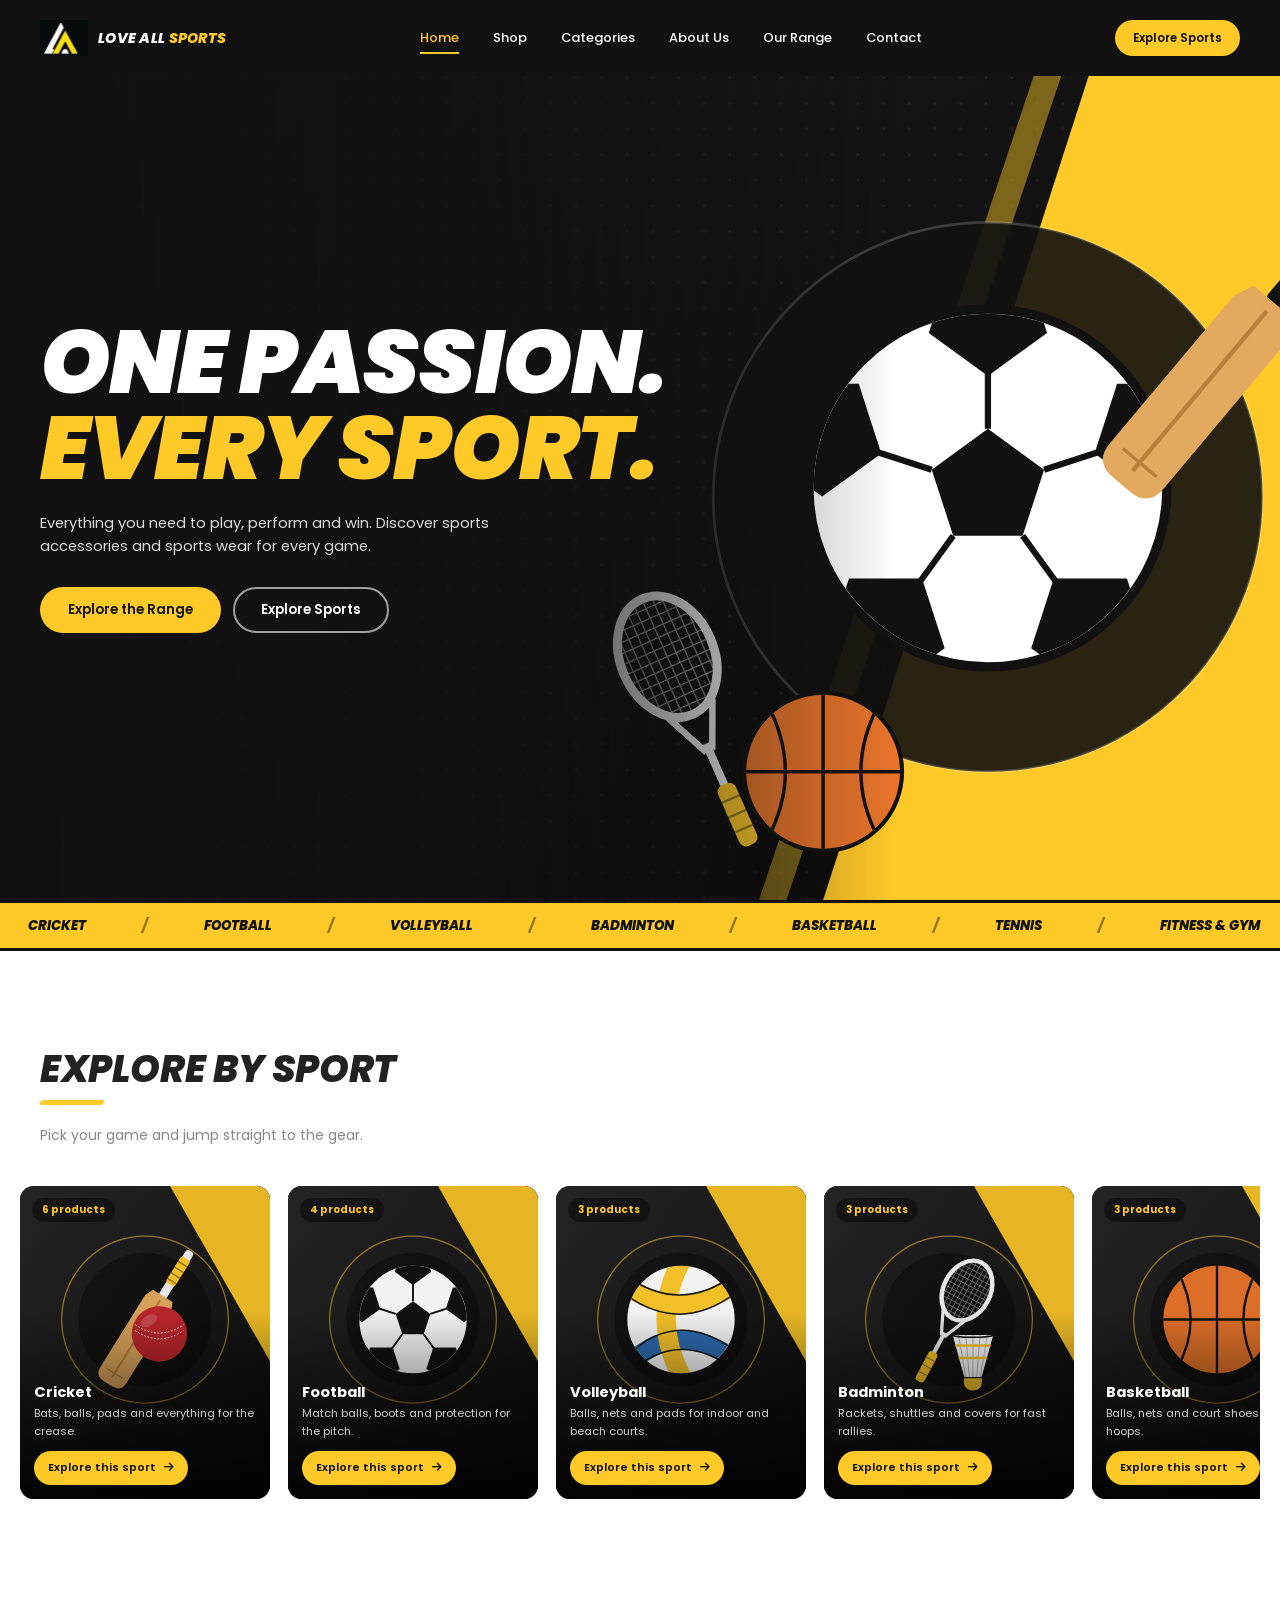
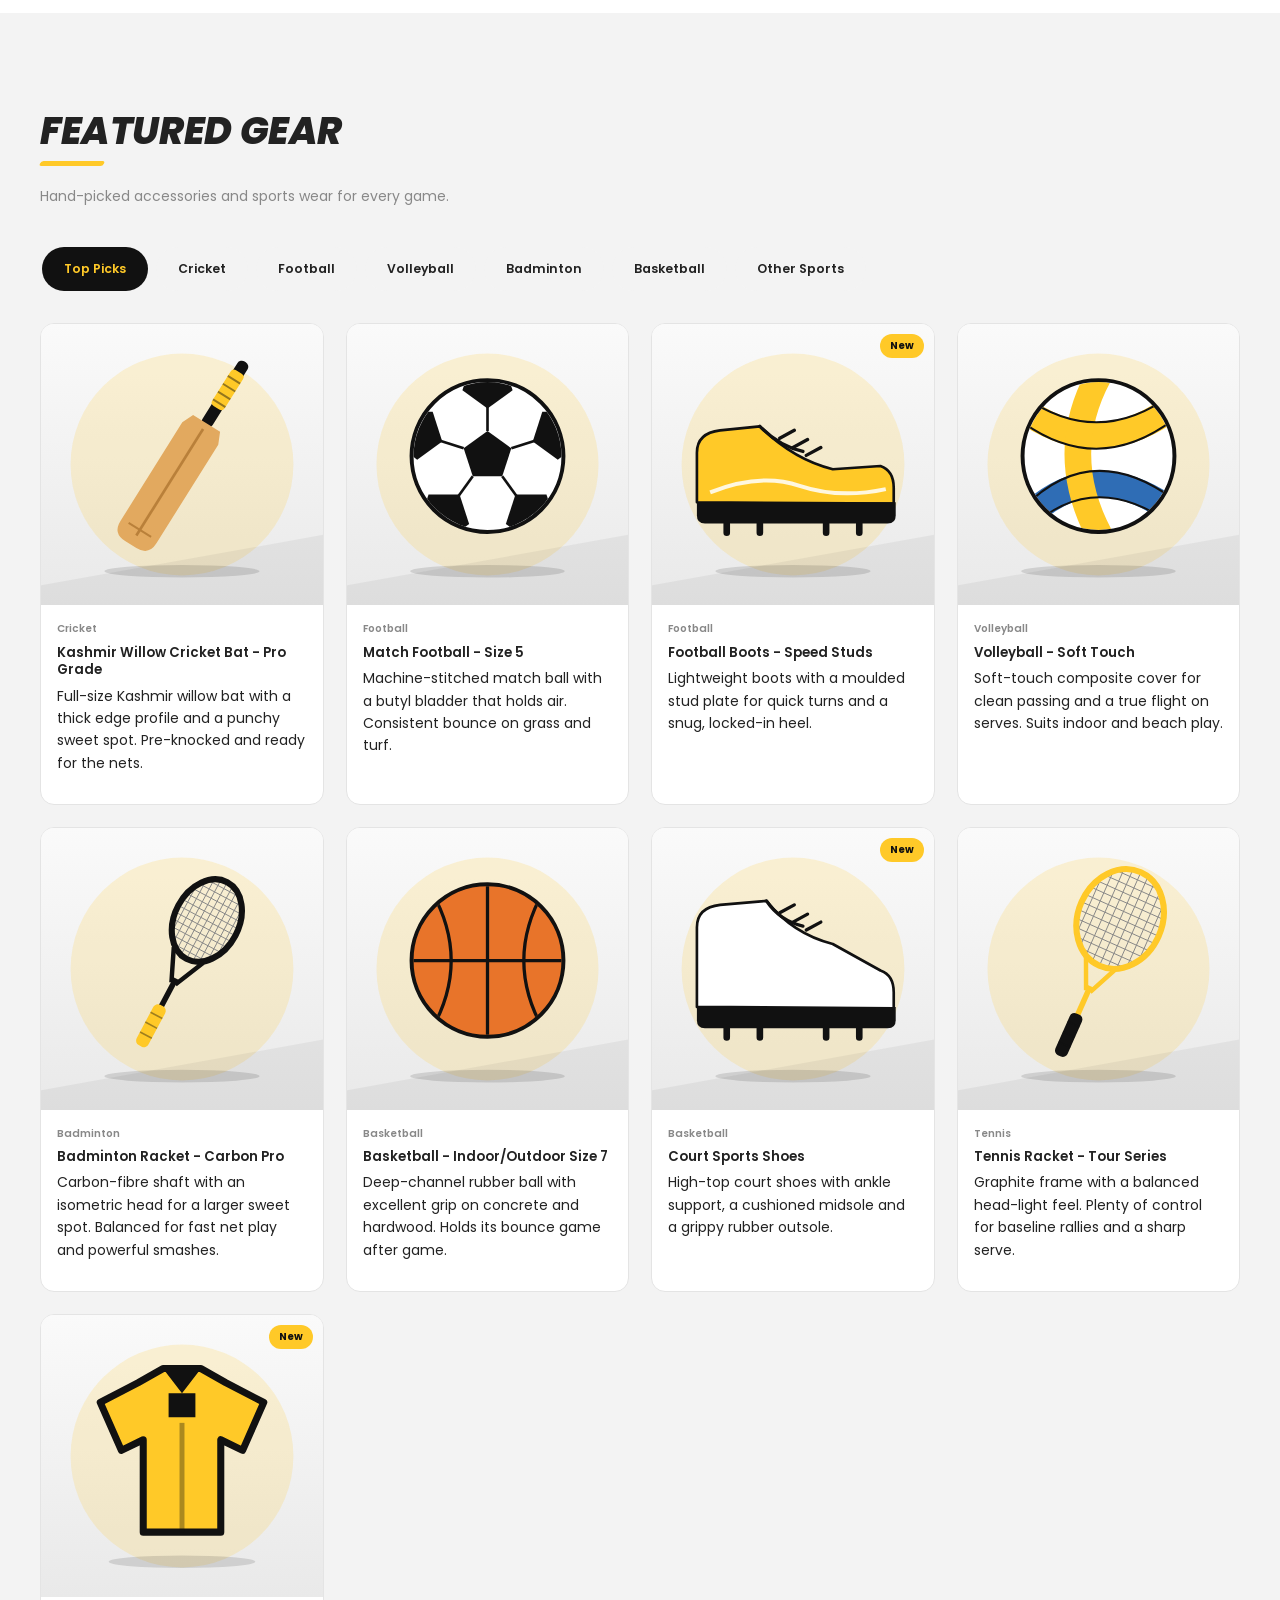
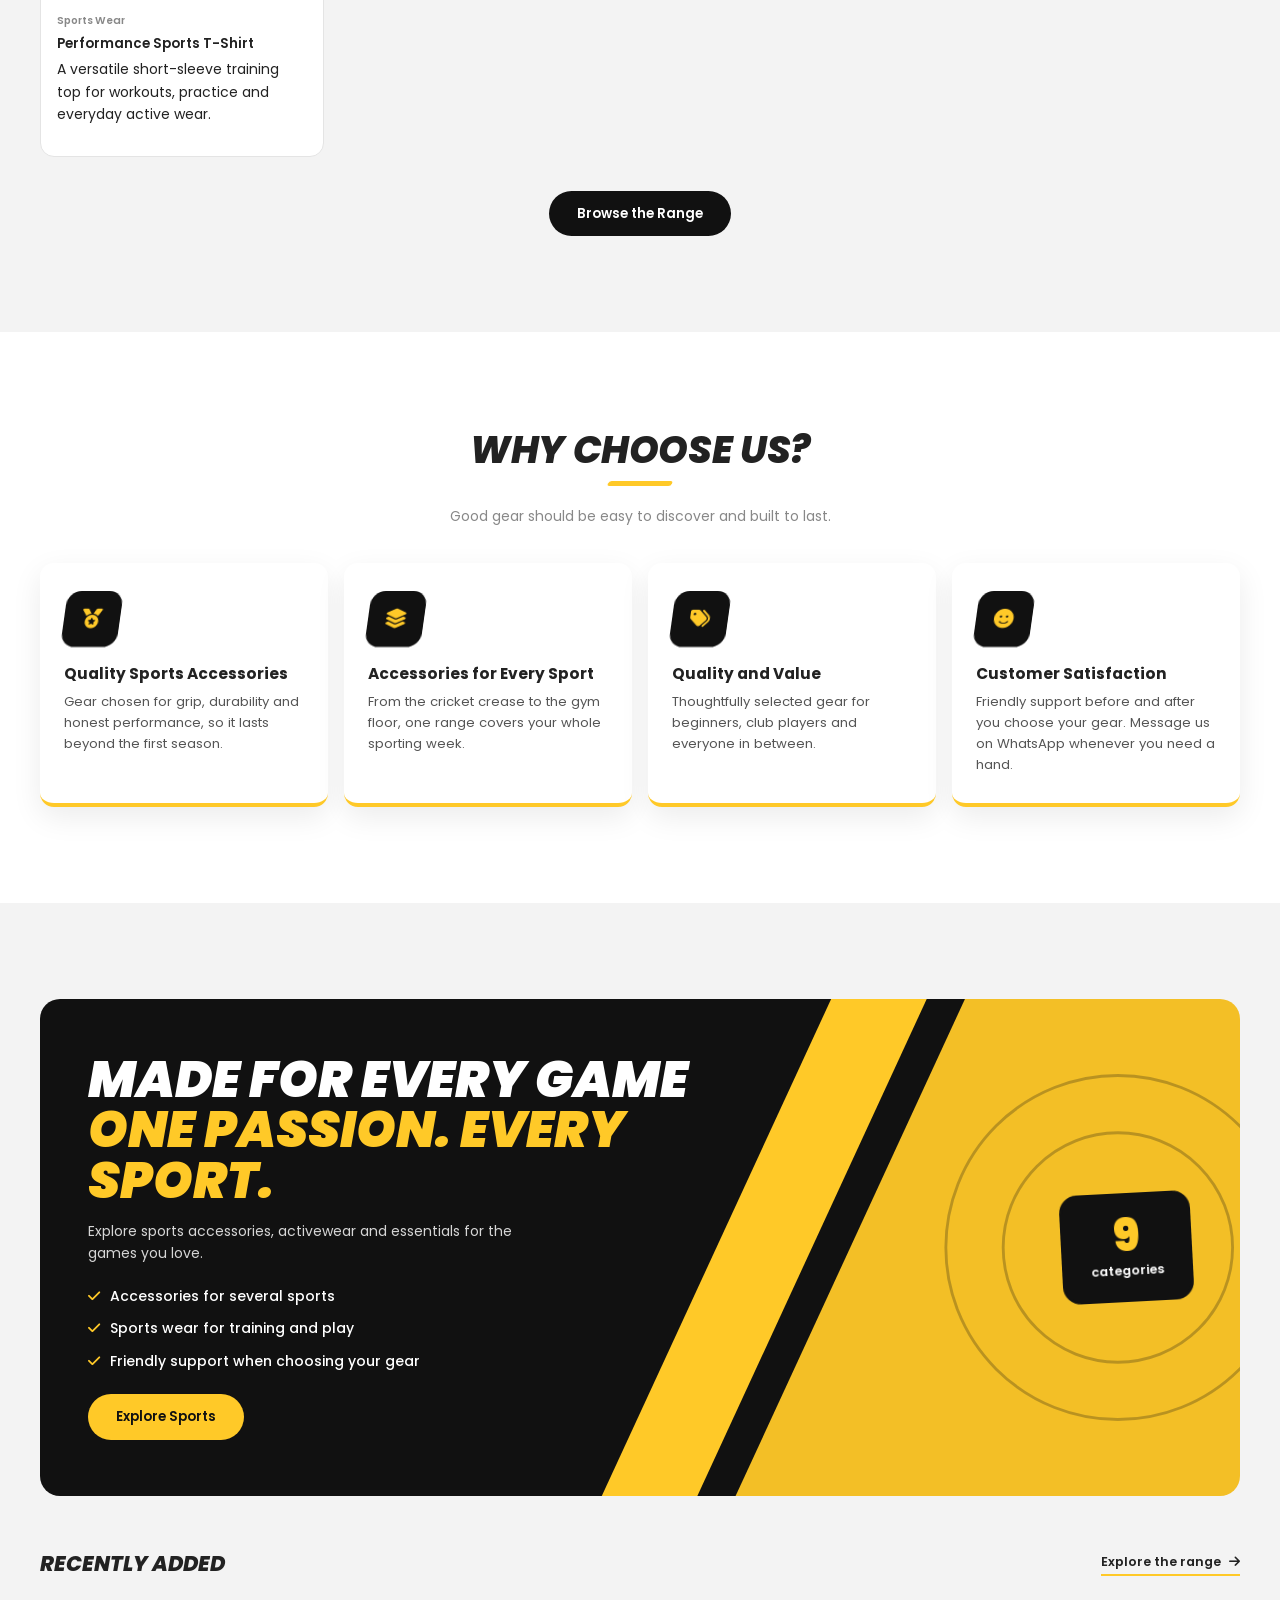
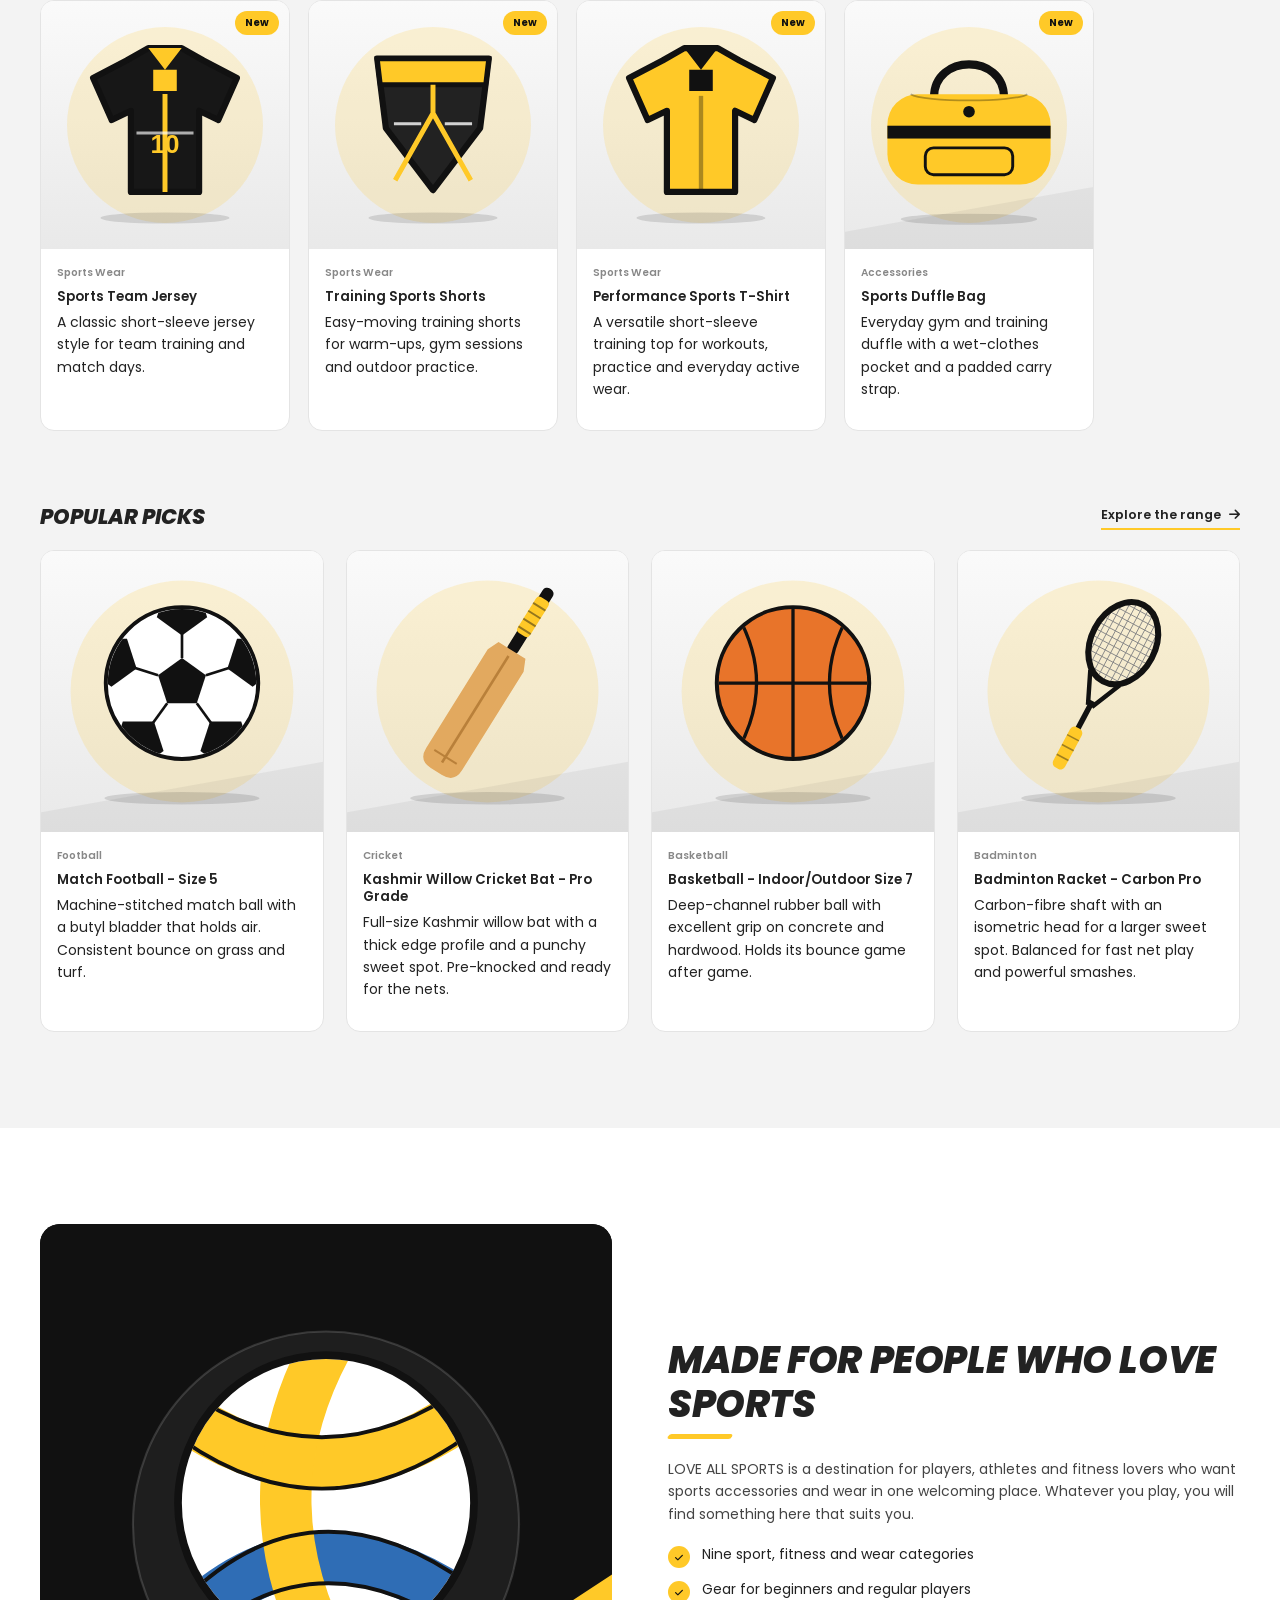
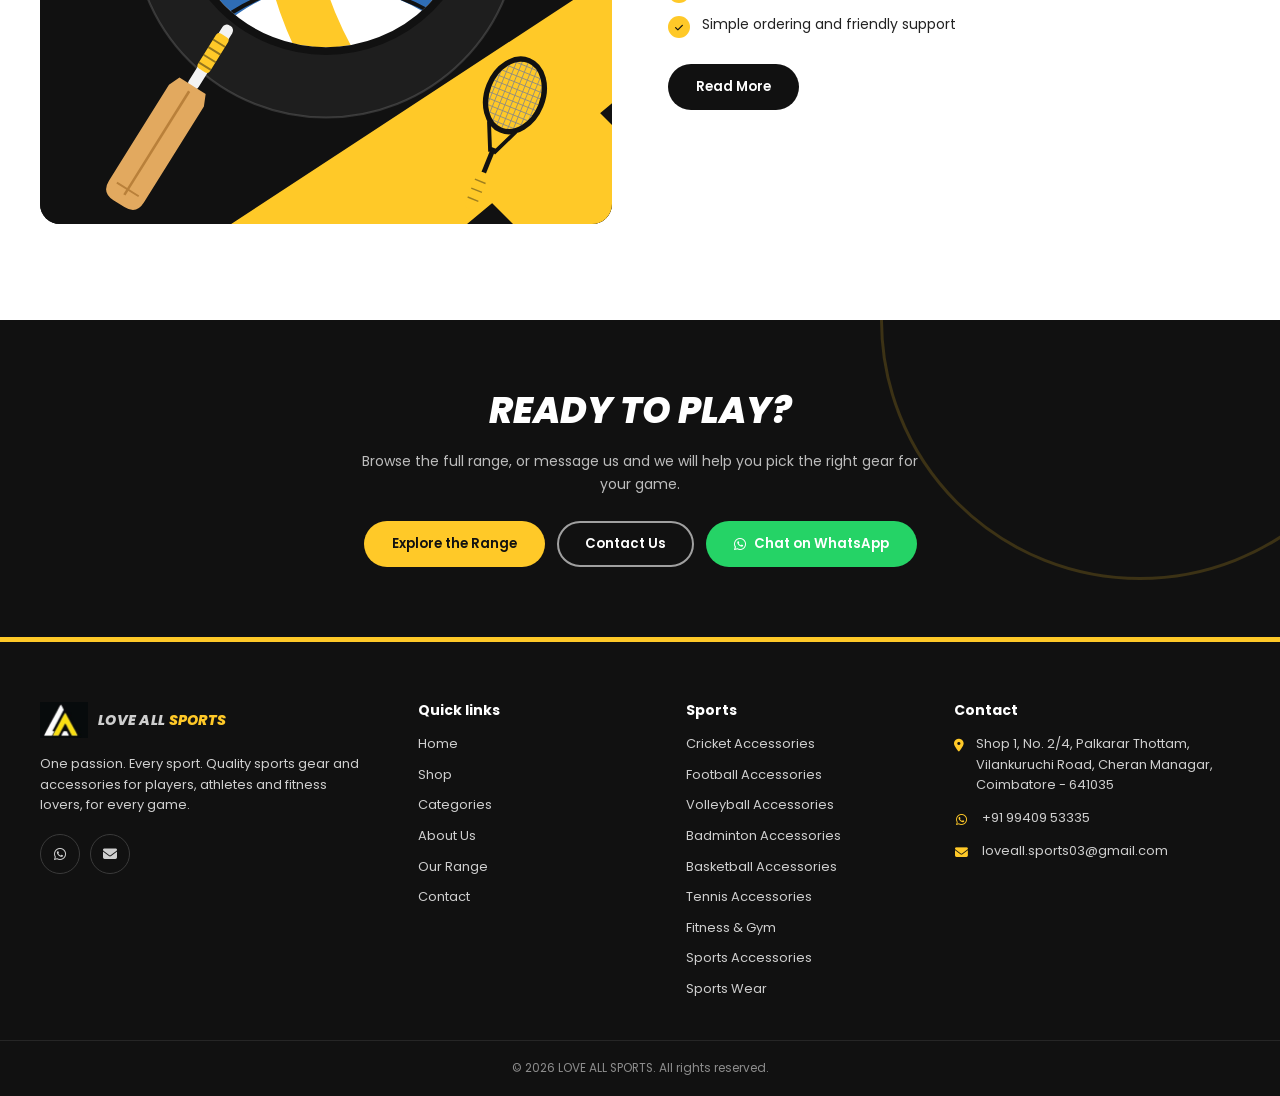
==== commit d316a8b1: "updated website" ====
--- a/index.html
+++ b/index.html
@@ -17,7 +17,15 @@
 <link rel="stylesheet" href="css/style.css">
 <link rel="stylesheet" href="css/pages.css">
 <link rel="stylesheet" href="css/responsive.css">
-<script>document.documentElement.classList.add('js');</script>
+<script>
+document.documentElement.classList.add('js');
+try {
+  if (!sessionStorage.getItem('lasIntroSeen')) {
+    document.documentElement.classList.add('intro');
+    sessionStorage.setItem('lasIntroSeen', '1');
+  }
+} catch (error) {}
+</script>
 </head>
 <body data-root="" data-page="home">
 <a class="skip-link" href="#main">Skip to content</a>
@@ -50,7 +58,7 @@
     </div>
   </div>
 </section>
-<div class="ticker" aria-hidden="true"><div class="ticker-track"><span>Cricket</span><span>Football</span><span>Volleyball</span><span>Badminton</span><span>Basketball</span><span>Tennis</span><span>Fitness &amp; Gym</span><span>Accessories</span><span>Sports Wear</span><span>Cricket</span><span>Football</span><span>Volleyball</span><span>Badminton</span><span>Basketball</span><span>Tennis</span><span>Fitness &amp; Gym</span><span>Accessories</span><span>Sports Wear</span><span>Cricket</span><span>Football</span><span>Volleyball</span><span>Badminton</span><span>Basketball</span><span>Tennis</span><span>Fitness &amp; Gym</span><span>Accessories</span><span>Sports Wear</span><span>Cricket</span><span>Football</span><span>Volleyball</span><span>Badminton</span><span>Basketball</span><span>Tennis</span><span>Fitness &amp; Gym</span><span>Accessories</span><span>Sports Wear</span><span>Cricket</span><span>Football</span><span>Volleyball</span><span>Badminton</span><span>Basketball</span><span>Tennis</span><span>Fitness &amp; Gym</span><span>Accessories</span><span>Sports Wear</span><span>Cricket</span><span>Football</span><span>Volleyball</span><span>Badminton</span><span>Basketball</span><span>Tennis</span><span>Fitness &amp; Gym</span><span>Accessories</span><span>Sports Wear</span></div></div>
+<div class="ticker" role="region" aria-label="Sports categories, scroll horizontally" tabindex="0"><div class="ticker-track"><span>Cricket</span><span>Football</span><span>Volleyball</span><span>Badminton</span><span>Basketball</span><span>Tennis</span><span>Fitness &amp; Gym</span><span>Sports Accessories</span><span>Sports Wear</span></div></div>
 
 <section class="section" id="categories">
   <div class="container">
--- a/css/style.css
+++ b/css/style.css
@@ -186,10 +186,10 @@
 .js .reveal.in { opacity: 1; transform: none; }
 
 /* Centered two-second logo intro before showing the page */
-.js body::before,
-.js body::after { content: ""; position: fixed; pointer-events: none; }
-.js body::before { inset: 0; z-index: 9998; background: #070b0b; animation: intro-screen 2s ease forwards; }
-.js body::after {
+.js.intro body::before,
+.js.intro body::after { content: ""; position: fixed; pointer-events: none; }
+.js.intro body::before { inset: 0; z-index: 9998; background: #070b0b; animation: intro-screen 2s ease forwards; }
+.js.intro body::after {
   z-index: 9999;
   top: 50%;
   left: 50%;
@@ -213,5 +213,5 @@
   html { scroll-behavior: auto; }
   *, *::before, *::after { animation-duration: .01ms !important; transition-duration: .01ms !important; }
   .js .reveal { opacity: 1; transform: none; }
-  .js body::before, .js body::after { display: none; }
-}
+  .js.intro body::before, .js.intro body::after { display: none; }
+}
--- a/css/pages.css
+++ b/css/pages.css
@@ -16,11 +16,13 @@
 @keyframes fadeUp { from { opacity: 0; transform: translateY(20px); } to { opacity: 1; transform: none; } }
 @keyframes heroZoom { to { transform: scale(1); } }
 
-.ticker { background: var(--yellow); color: var(--black); overflow: hidden; border-block: 3px solid var(--black); }
-.ticker-track { display: flex; width: max-content; animation: ticker 32s linear infinite; }
+.ticker { background: var(--yellow); color: var(--black); overflow-x: auto; overflow-y: hidden; border-block: 3px solid var(--black); scrollbar-width: thin; -webkit-overflow-scrolling: touch; scroll-behavior: smooth; }
+.ticker::-webkit-scrollbar { height: 6px; }
+.ticker::-webkit-scrollbar-thumb { background: var(--black); border-radius: 999px; }
+.ticker:focus-visible { outline-color: var(--black); outline-offset: -4px; }
+.ticker-track { display: flex; width: max-content; }
 .ticker-track span { padding: 12px 28px; font-weight: 800; font-style: italic; text-transform: uppercase; font-size: .95rem; white-space: nowrap; }
 .ticker-track span::after { content: "/"; margin-left: 56px; opacity: .45; }
-@keyframes ticker { to { transform: translateX(-50%); } }
 
 /* ---------- Category cards ---------- */
 .cat-grid { display: grid; grid-template-columns: repeat(2, 1fr); gap: 14px; }
--- a/css/responsive.css
+++ b/css/responsive.css
@@ -9,6 +9,40 @@
   .logo img { width: 40px; height: 30px; }
   .container { padding: 0 16px; }
   .pc-actions .btn { font-size: .78rem; padding: 9px 8px; }
+}
+
+/* Home sport cards scroll manually in one horizontal row */
+#categories .cat-grid {
+  display: flex;
+  gap: 18px;
+  overflow-x: auto;
+  padding: 4px 20px 18px;
+  margin: 0 -20px;
+  scroll-snap-type: x mandatory;
+  scrollbar-width: thin;
+  -webkit-overflow-scrolling: touch;
+}
+#categories .cat-card {
+  flex: 0 0 min(75vw, 280px);
+  scroll-snap-align: start;
+}
+#offers #newGrid {
+  display: flex;
+  gap: 18px;
+  overflow-x: auto;
+  padding: 4px 20px 18px;
+  margin: 0 -20px;
+  scroll-snap-type: x mandatory;
+  scrollbar-width: thin;
+  -webkit-overflow-scrolling: touch;
+}
+#offers #newGrid .product-card {
+  flex: 0 0 min(75vw, 280px);
+  scroll-snap-align: start;
+}
+@media (min-width: 768px) {
+  #categories .cat-card,
+  #offers #newGrid .product-card { flex-basis: 250px; }
 }
 
 /* Compact footer columns on phones */
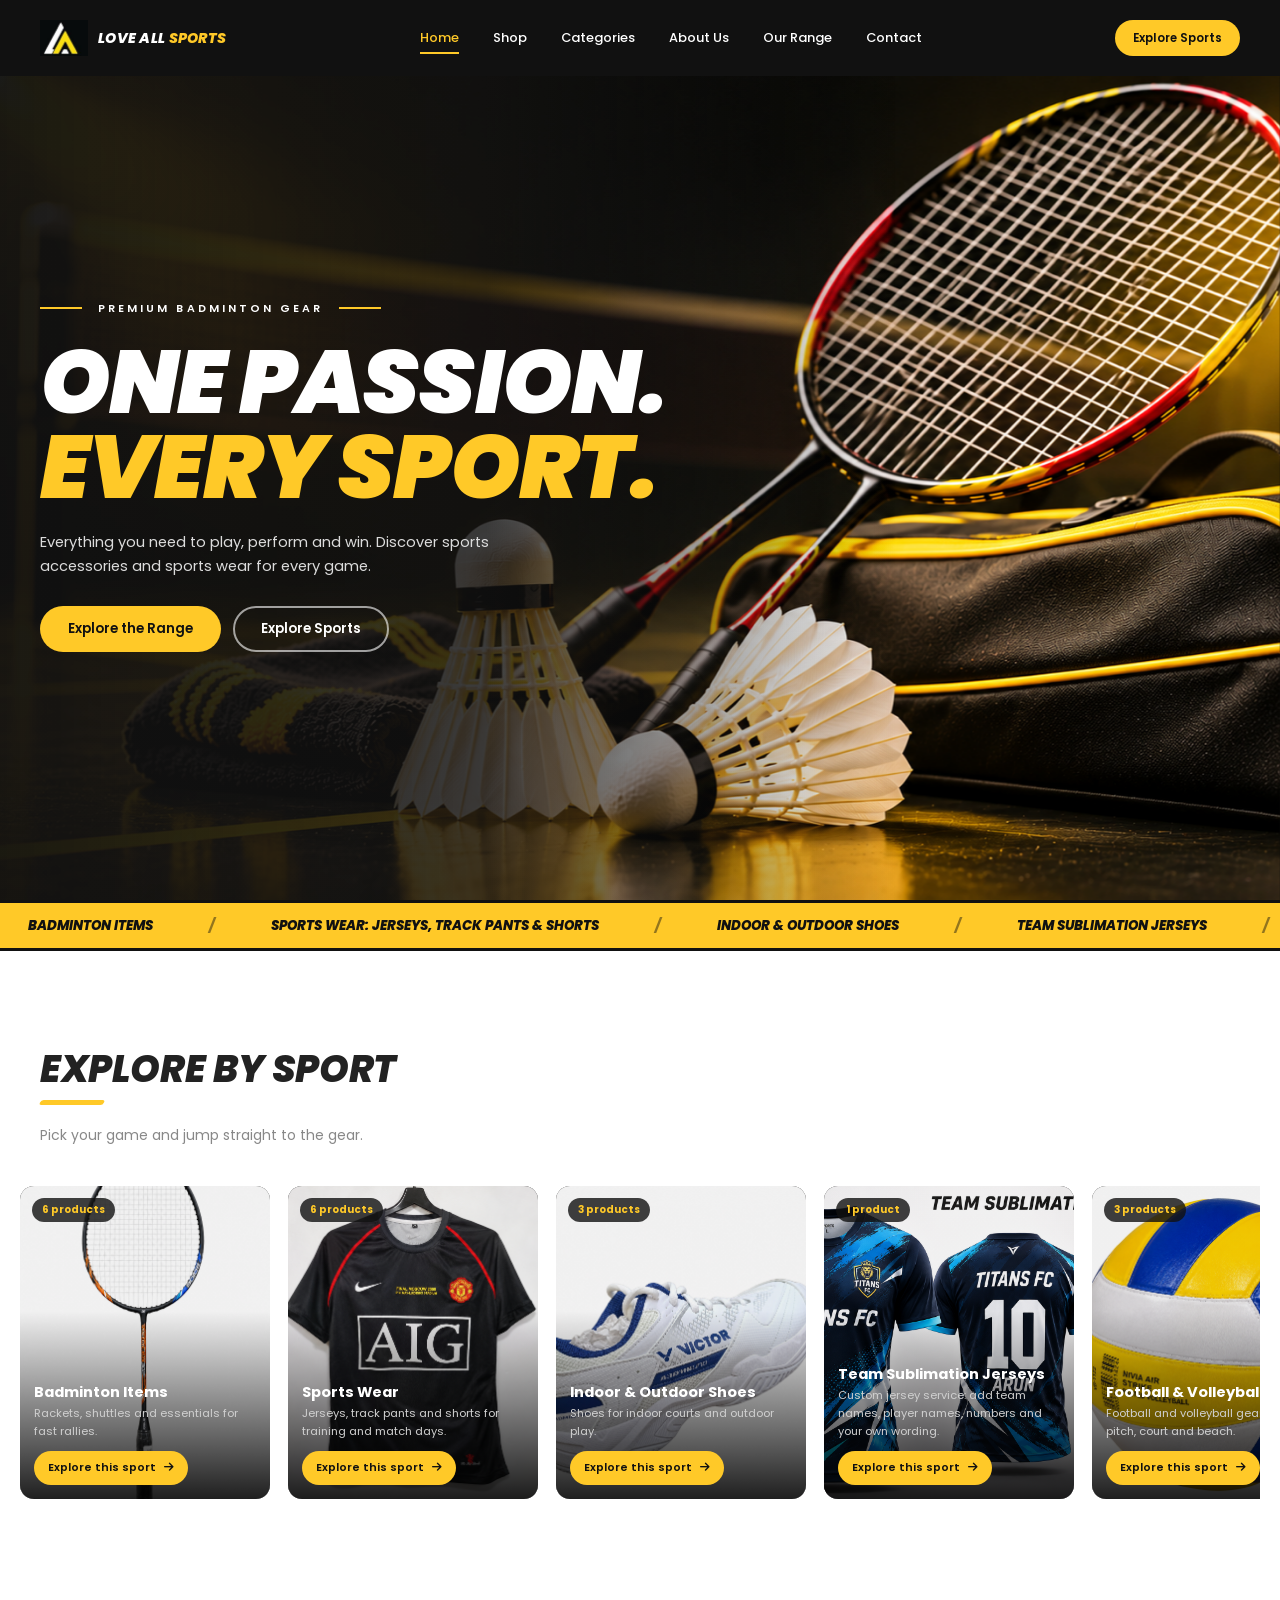
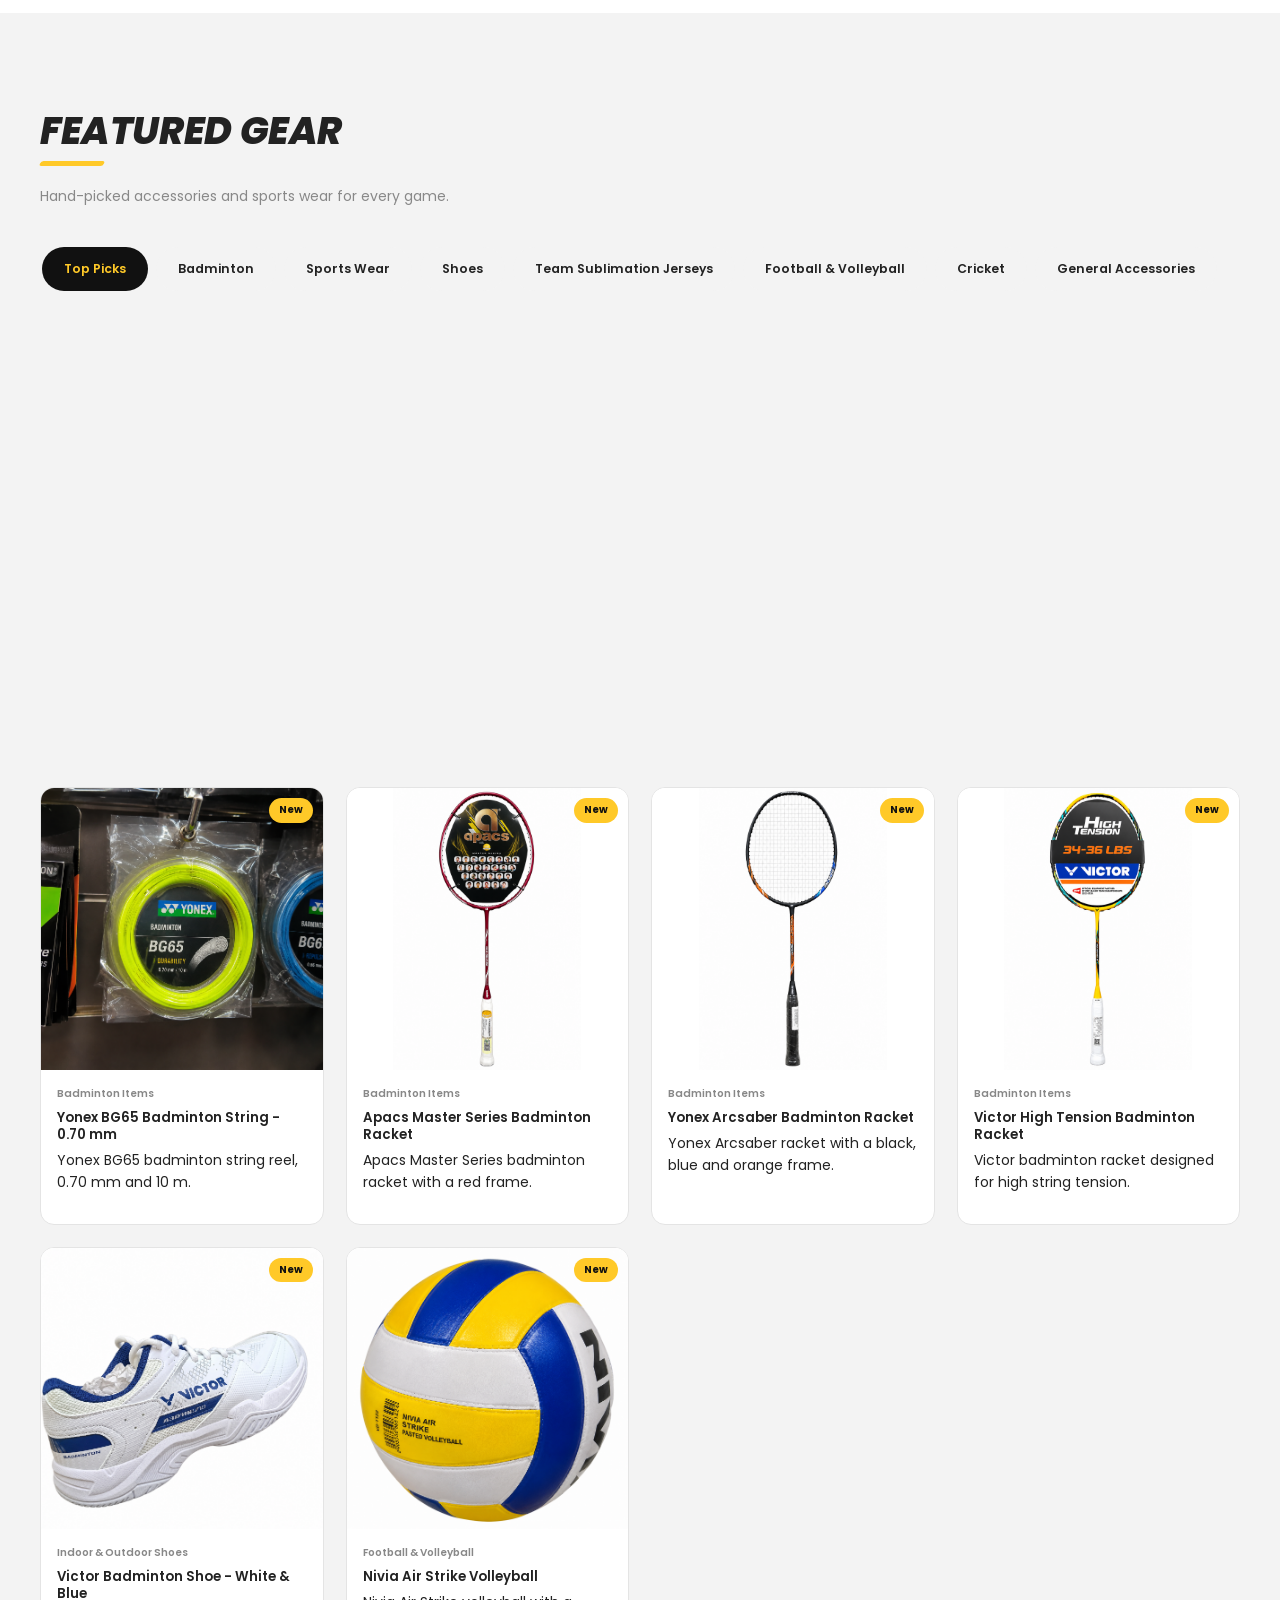
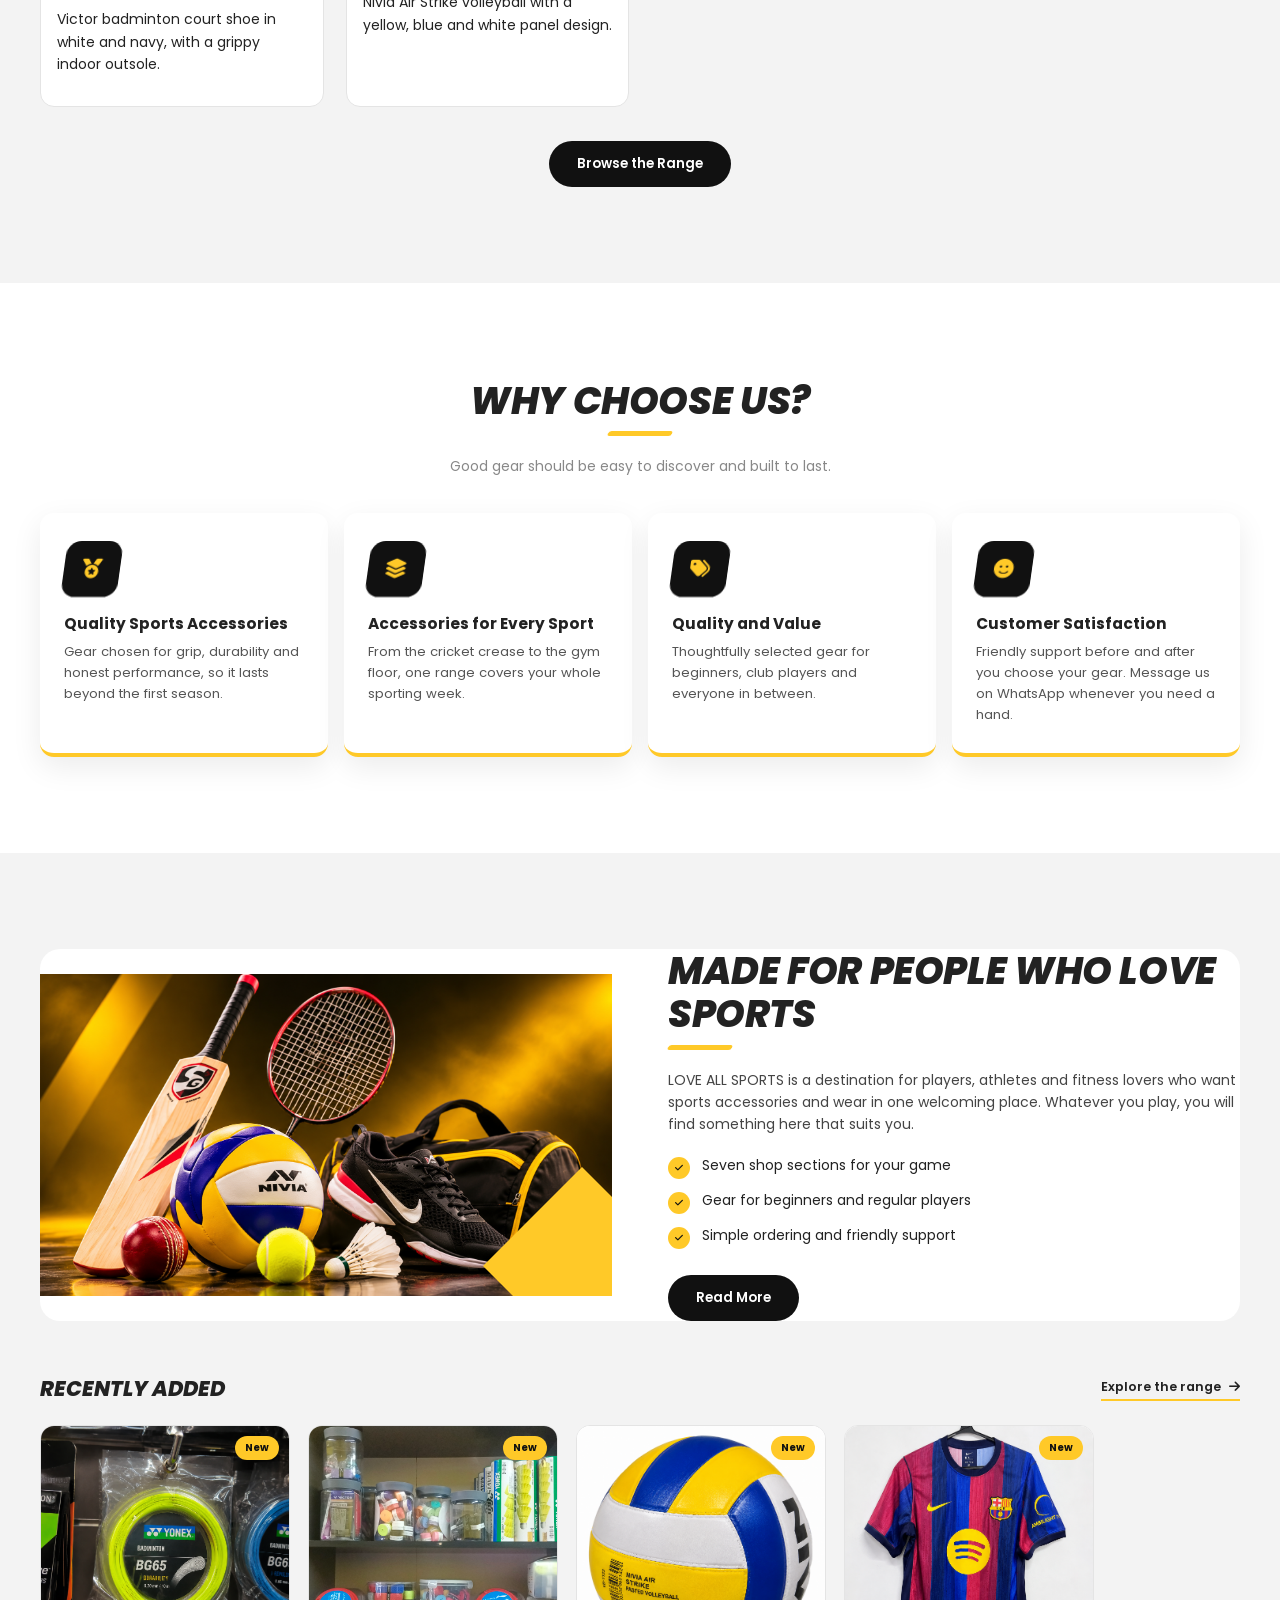
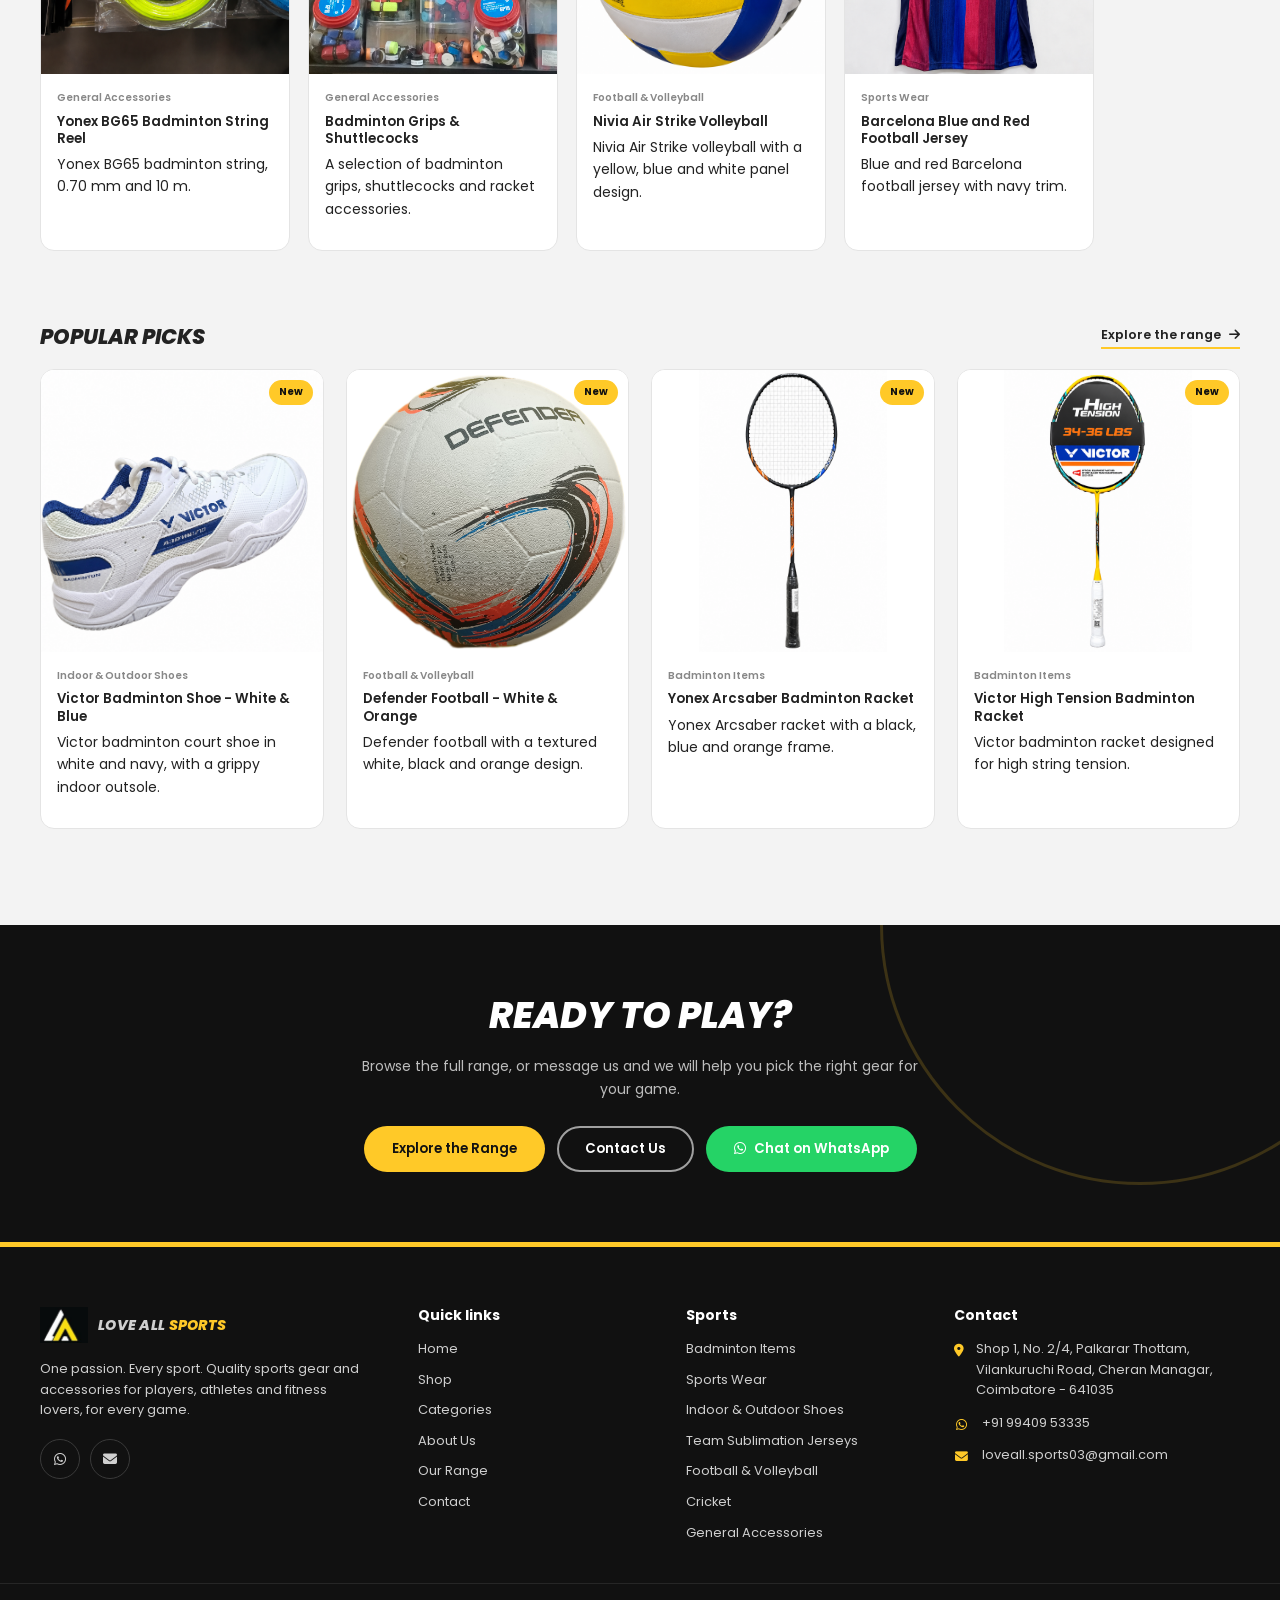
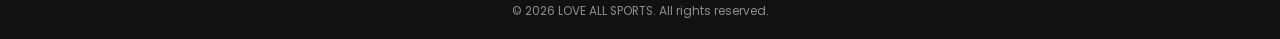
==== commit 9c868395: "Changes Made" ====
--- a/index.html
+++ b/index.html
@@ -4,10 +4,10 @@
 <meta charset="UTF-8">
 <meta name="viewport" content="width=device-width, initial-scale=1, viewport-fit=cover">
 <title>LOVE ALL SPORTS | Sports Accessories &amp; Sports Wear</title>
-<meta name="description" content="Discover cricket, football, volleyball, badminton, basketball, tennis and fitness at LOVE ALL SPORTS. One passion. Every sport.">
+<meta name="description" content="Shop badminton items, sports wear, indoor and outdoor shoes, custom team sublimation jerseys, football, volleyball, cricket and general accessories at LOVE ALL SPORTS.">
 <meta name="theme-color" content="#111111">
 <meta property="og:title" content="LOVE ALL SPORTS | Sports Accessories &amp; Sports Wear">
-<meta property="og:description" content="Discover cricket, football, volleyball, badminton, basketball, tennis and fitness at LOVE ALL SPORTS. One passion. Every sport.">
+<meta property="og:description" content="Shop badminton items, sports wear, indoor and outdoor shoes, custom team sublimation jerseys, football, volleyball, cricket and general accessories at LOVE ALL SPORTS.">
 <meta property="og:type" content="website">
 <link rel="icon" type="image/png" href="assets/icons/favicon.png">
 <link rel="preconnect" href="https://fonts.googleapis.com">
@@ -20,14 +20,22 @@
 <script>
 document.documentElement.classList.add('js');
 try {
-  if (!sessionStorage.getItem('lasIntroSeen')) {
+  if (!sessionStorage.getItem('lasIntroSeenV7')) {
     document.documentElement.classList.add('intro');
-    sessionStorage.setItem('lasIntroSeen', '1');
+    sessionStorage.setItem('lasIntroSeenV7', '1');
   }
 } catch (error) {}
 </script>
 </head>
 <body data-root="" data-page="home">
+<div class="intro-screen" aria-hidden="true">
+  <div class="intro-canvas">
+    <span class="intro-piece intro-player-left"></span>
+    <span class="intro-piece intro-player-right"></span>
+    <span class="intro-piece intro-wordmark"></span>
+    <span class="intro-piece intro-top-mark"></span>
+  </div>
+</div>
 <a class="skip-link" href="#main">Skip to content</a>
 <header class="site-header" id="header">
   <div class="container nav-wrap">
@@ -48,8 +56,9 @@
 </header>
 <main id="main">
 <section class="hero" id="home" aria-label="Welcome">
-  <div class="hero-bg" role="img" aria-label="Football, cricket bat, racket and basketball on a black and yellow background"></div>
+  <div class="hero-bg" role="img" aria-label="Premium badminton gear with rackets, shuttlecocks and a sports bag"></div>
   <div class="container hero-inner">
+    <p class="hero-eyebrow">Premium badminton gear</p>
     <h1 class="hero-title"><span>One passion.</span><span>Every sport.</span></h1>
     <p class="hero-text">Everything you need to play, perform and win. Discover sports accessories and sports wear for every game.</p>
     <div class="hero-cta">
@@ -58,7 +67,7 @@
     </div>
   </div>
 </section>
-<div class="ticker" role="region" aria-label="Sports categories, scroll horizontally" tabindex="0"><div class="ticker-track"><span>Cricket</span><span>Football</span><span>Volleyball</span><span>Badminton</span><span>Basketball</span><span>Tennis</span><span>Fitness &amp; Gym</span><span>Sports Accessories</span><span>Sports Wear</span></div></div>
+<div class="ticker" role="region" aria-label="Sports categories, scroll horizontally" tabindex="0"><div class="ticker-track"><span>Badminton Items</span><span>Sports Wear: Jerseys, Track Pants &amp; Shorts</span><span>Indoor &amp; Outdoor Shoes</span><span>Team Sublimation Jerseys</span><span>Football &amp; Volleyball</span><span>Cricket</span><span>General Accessories</span></div></div>
 
 <section class="section" id="categories">
   <div class="container">
@@ -90,14 +99,14 @@
 
 <section class="section section-gray" id="offers">
   <div class="container">
-    <div class="offer-banner reveal">
-      <div>
-        <h2>Made for every game<br><em>One passion. Every sport.</em></h2>
-        <p style="margin-top:14px">Explore sports accessories, activewear and essentials for the games you love.</p>
-        <ul class="offer-list"><li><i class="fa-solid fa-check"></i>Accessories for several sports</li><li><i class="fa-solid fa-check"></i>Sports wear for training and play</li><li><i class="fa-solid fa-check"></i>Friendly support when choosing your gear</li></ul>
-        <a class="btn btn-primary" style="margin-top:22px" href="pages/products.html">Explore Sports</a>
+    <div class="feature-about split" role="region" aria-label="About LOVE ALL SPORTS">
+      <div class="split-media"><img src="assets/images/banners/sports-gear-golden-studio.png" alt="Cricket bat, badminton racket, volleyball, sports shoes, bag and balls in golden studio light" width="1670" height="938"></div>
+      <div class="split-text">
+        <h2 class="section-title">Made for people who love sports</h2>
+        <p>LOVE ALL SPORTS is a destination for players, athletes and fitness lovers who want sports accessories and wear in one welcoming place. Whatever you play, you will find something here that suits you.</p>
+        <ul class="check-list"><li><i class="fa-solid fa-check"></i>Seven shop sections for your game</li><li><i class="fa-solid fa-check"></i>Gear for beginners and regular players</li><li><i class="fa-solid fa-check"></i>Simple ordering and friendly support</li></ul>
+        <a class="btn btn-dark" href="pages/about.html">Read More</a>
       </div>
-      <div class="offer-discount" aria-hidden="true"><strong>9</strong><span>categories</span></div>
     </div>
 
     <div class="subhead"><h3>Recently added</h3><a class="link-arrow" href="pages/products.html">Explore the range <i class="fa-solid fa-arrow-right"></i></a></div>
@@ -105,18 +114,6 @@
 
     <div class="subhead"><h3>Popular picks</h3><a class="link-arrow" href="pages/products.html">Explore the range <i class="fa-solid fa-arrow-right"></i></a></div>
     <div class="product-grid cols-4" id="bestGrid"></div>
-  </div>
-</section>
-
-<section class="section" id="about-preview">
-  <div class="container split">
-    <div class="split-media reveal"><img src="assets/images/banners/about.svg" alt="Volleyball, cricket bat and badminton racket illustration" loading="lazy" width="800" height="840"></div>
-    <div class="split-text reveal">
-      <h2 class="section-title">Made for people who love sports</h2>
-      <p>LOVE ALL SPORTS is a destination for players, athletes and fitness lovers who want sports accessories and wear in one welcoming place. Whatever you play, you will find something here that suits you.</p>
-      <ul class="check-list"><li><i class="fa-solid fa-check"></i>Nine sport, fitness and wear categories</li><li><i class="fa-solid fa-check"></i>Gear for beginners and regular players</li><li><i class="fa-solid fa-check"></i>Simple ordering and friendly support</li></ul>
-      <a class="btn btn-dark" href="pages/about.html">Read More</a>
-    </div>
   </div>
 </section>
 
@@ -155,7 +152,7 @@
     </div>
     <div>
       <h4>Sports</h4>
-      <ul class="footer-links"><li><a href="pages/products.html?cat=cricket">Cricket Accessories</a></li><li><a href="pages/products.html?cat=football">Football Accessories</a></li><li><a href="pages/products.html?cat=volleyball">Volleyball Accessories</a></li><li><a href="pages/products.html?cat=badminton">Badminton Accessories</a></li><li><a href="pages/products.html?cat=basketball">Basketball Accessories</a></li><li><a href="pages/products.html?cat=tennis">Tennis Accessories</a></li><li><a href="pages/products.html?cat=fitness">Fitness & Gym</a></li><li><a href="pages/products.html?cat=accessories">Sports Accessories</a></li><li><a href="pages/products.html?cat=sports-wear">Sports Wear</a></li></ul>
+      <ul class="footer-links"><li><a href="pages/products.html?cat=badminton">Badminton Items</a></li><li><a href="pages/products.html?cat=sports-wear">Sports Wear</a></li><li><a href="pages/products.html?cat=shoes">Indoor &amp; Outdoor Shoes</a></li><li><a href="pages/products.html?cat=team-jerseys">Team Sublimation Jerseys</a></li><li><a href="pages/products.html?cat=football-volleyball">Football &amp; Volleyball</a></li><li><a href="pages/products.html?cat=cricket">Cricket</a></li><li><a href="pages/products.html?cat=accessories">General Accessories</a></li></ul>
     </div>
     <div>
       <h4>Contact</h4>
--- a/css/style.css
+++ b/css/style.css
@@ -93,8 +93,8 @@
 .product-grid { display: grid; grid-template-columns: repeat(2, 1fr); gap: 14px; }
 .product-card { background: var(--white); border-radius: var(--radius); overflow: hidden; border: 1px solid var(--line); display: flex; flex-direction: column; transition: transform .35s var(--ease), box-shadow .35s var(--ease), border-color .35s; }
 .product-card:hover { transform: translateY(-6px); box-shadow: var(--shadow-lg); border-color: var(--yellow); }
-.pc-media { position: relative; background: var(--gray); aspect-ratio: 1 / 1; overflow: hidden; cursor: pointer; }
-.pc-media img { width: 100%; height: 100%; object-fit: cover; transition: transform .5s var(--ease); }
+.pc-media { position: relative; background: #fff; aspect-ratio: 1 / 1; overflow: hidden; cursor: pointer; }
+.pc-media img { width: 100%; height: 100%; object-fit: contain; transition: transform .5s var(--ease); }
 .product-card:hover .pc-media img { transform: scale(1.07); }
 .badge { position: absolute; top: 10px; left: 10px; background: var(--black); color: var(--yellow); font-size: .72rem; font-weight: 700; padding: 4px 10px; border-radius: 999px; z-index: 2; }
 .badge.new { left: auto; right: 10px; background: var(--yellow); color: var(--black); }
@@ -185,33 +185,44 @@
 .js .reveal { opacity: 0; transform: translateY(26px); transition: opacity .7s var(--ease), transform .7s var(--ease); }
 .js .reveal.in { opacity: 1; transform: none; }
 
-/* Centered two-second logo intro before showing the page */
-.js.intro body::before,
-.js.intro body::after { content: ""; position: fixed; pointer-events: none; }
-.js.intro body::before { inset: 0; z-index: 9998; background: #070b0b; animation: intro-screen 2s ease forwards; }
-.js.intro body::after {
+/* Opening intro reveals the supplied artwork piece by piece. */
+.intro-screen { display: none; }
+.js.intro .intro-screen {
+  position: fixed;
+  inset: 0;
   z-index: 9999;
-  top: 50%;
-  left: 50%;
-  width: 156px;
-  height: 118px;
-  background: url("../assets/images/logo/logo-mark.png") center / contain no-repeat;
-  animation: intro-mark 2s cubic-bezier(.2, .7, .2, 1) forwards;
-}
-@keyframes intro-screen {
-  0%, 82% { opacity: 1; visibility: visible; }
-  100% { opacity: 0; visibility: hidden; }
-}
-@keyframes intro-mark {
-  0% { opacity: 0; transform: translate(-50%, -50%) scale(.62) rotate(-10deg); }
-  24% { opacity: 1; transform: translate(-50%, -50%) scale(1.08) rotate(2deg); }
-  40%, 78% { opacity: 1; transform: translate(-50%, -50%) scale(1) rotate(0); }
-  100% { opacity: 0; transform: translate(-50%, -50%) scale(1.06) rotate(0); }
-}
+  display: grid;
+  place-items: center;
+  overflow: hidden;
+  background: #000;
+  pointer-events: none;
+  animation: intro-screen-out .55s ease 3.2s forwards;
+}
+.intro-canvas { position: relative; width: min(60vw, 120vh); aspect-ratio: 2 / 1; overflow: hidden; background: #000; }
+.intro-piece {
+  position: absolute;
+  inset: 0;
+  display: block;
+  background: url("../assets/images/banners/opening-badminton-players.png") center / 100% 100% no-repeat;
+  opacity: 0;
+}
+.intro-player-left { clip-path: inset(8% 82% 34% 3%); animation: intro-from-left .55s cubic-bezier(.2, .7, .2, 1) .15s forwards; }
+.intro-player-right { clip-path: polygon(73% 14%, 97% 14%, 97% 67%, 80% 67%, 80% 30%, 76% 30%, 76% 27%, 73% 27%); animation: intro-right-reveal .55s ease .8s forwards; }
+.intro-wordmark { clip-path: inset(18% 25% 12% 17%); animation: intro-wordmark .65s cubic-bezier(.2, .7, .2, 1) 1.45s forwards; }
+.intro-top-mark { clip-path: inset(4% 48% 80% 42%); animation: intro-from-top .55s cubic-bezier(.2, .7, .2, 1) 2.2s forwards; }
+@keyframes intro-screen-out { to { opacity: 0; visibility: hidden; } }
+@keyframes intro-from-left { to { opacity: 1; transform: translateX(0); } from { transform: translateX(-32px); } }
+@keyframes intro-right-reveal { from { opacity: 0; } to { opacity: 1; } }
+@keyframes intro-wordmark { from { opacity: 0; transform: scale(.94); } to { opacity: 1; transform: scale(1); } }
+@keyframes intro-from-top { from { opacity: 0; transform: translateY(-24px); } to { opacity: 1; transform: translateY(0); } }
 
 @media (prefers-reduced-motion: reduce) {
   html { scroll-behavior: auto; }
   *, *::before, *::after { animation-duration: .01ms !important; transition-duration: .01ms !important; }
   .js .reveal { opacity: 1; transform: none; }
-  .js.intro body::before, .js.intro body::after { display: none; }
-}
+  .js.intro .intro-screen { display: none; }
+}
+
+@media (max-width: 600px) {
+  .intro-canvas { width: 75vw; }
+}
--- a/css/pages.css
+++ b/css/pages.css
@@ -4,9 +4,11 @@
 
 /* ---------- Hero ---------- */
 .hero { position: relative; min-height: calc(100vh - var(--header-h)); min-height: calc(100svh - var(--header-h)); display: flex; align-items: center; background: var(--black); color: var(--white); overflow: hidden; }
-.hero-bg { position: absolute; inset: 0; background: url("../assets/images/banners/hero.svg") 70% center / cover no-repeat; transform: scale(1.06); animation: heroZoom 2.2s var(--ease) forwards; }
-.hero::before { content: ""; position: absolute; inset: 0; z-index: 1; background: linear-gradient(90deg, rgba(17, 17, 17, .94) 0%, rgba(17, 17, 17, .78) 55%, rgba(17, 17, 17, .35) 100%); }
+.hero-bg { position: absolute; inset: 0; background: url("../assets/images/banners/dramatic-yellow-badminton-gear.png") 70% center / cover no-repeat; transform: scale(1.06); animation: heroZoom 2.2s var(--ease) forwards; }
+.hero::before { content: ""; position: absolute; inset: 0; z-index: 1; background: linear-gradient(90deg, rgba(8, 11, 14, .99) 0%, rgba(8, 11, 14, .99) 48%, rgba(8, 11, 14, .96) 58%, rgba(8, 11, 14, .42) 82%, rgba(8, 11, 14, .24) 100%); }
 .hero-inner { position: relative; z-index: 2; padding-top: 56px; padding-bottom: 96px; }
+.hero-eyebrow { display: flex; align-items: center; gap: 16px; width: fit-content; margin: 0 0 22px; color: var(--white); font-size: .78rem; font-weight: 600; letter-spacing: .28em; text-transform: uppercase; }
+.hero-eyebrow::before, .hero-eyebrow::after { content: ""; width: 42px; height: 2px; background: var(--yellow); }
 .hero-title { font-size: clamp(2.7rem, 11.5vw, 6.4rem); font-weight: 900; font-style: italic; text-transform: uppercase; line-height: .95; letter-spacing: -.02em; margin: 0 0 22px; }
 .hero-title span { display: block; opacity: 0; transform: translateX(-40px) skewX(-6deg); animation: slideIn .8s var(--ease) forwards; }
 .hero-title span:nth-child(2) { color: var(--yellow); animation-delay: .22s; }
@@ -56,6 +58,7 @@
 
 /* ---------- Offers ---------- */
 .offer-banner { position: relative; border-radius: 20px; overflow: hidden; background: var(--black) url("../assets/images/banners/offer.svg") center / cover no-repeat; color: var(--white); padding: 44px 26px; display: grid; gap: 22px; }
+.feature-about { overflow: hidden; border-radius: 20px; background: var(--white); }
 .offer-banner h2 { font-size: clamp(2rem, 7vw, 3.6rem); font-weight: 900; font-style: italic; text-transform: uppercase; margin: 0; line-height: 1; }
 .offer-banner h2 em { font-style: italic; color: var(--yellow); }
 .offer-banner p { max-width: 460px; color: #d6d6d6; margin: 0; }
@@ -73,6 +76,8 @@
 /* ---------- About preview / about page ---------- */
 .split { display: grid; gap: 34px; align-items: center; }
 .split-media { position: relative; border-radius: 20px; overflow: hidden; background: var(--black); }
+.feature-about .split-media { border-radius: 0; }
+.feature-about .split-media img { aspect-ratio: 1670 / 938; object-fit: cover; }
 .split-media img { width: 100%; aspect-ratio: 4 / 4.2; object-fit: cover; }
 .split-media::after { content: ""; position: absolute; right: -40px; bottom: -40px; width: 140px; height: 140px; background: var(--yellow); transform: rotate(45deg); }
 .split-text p { color: #444; }
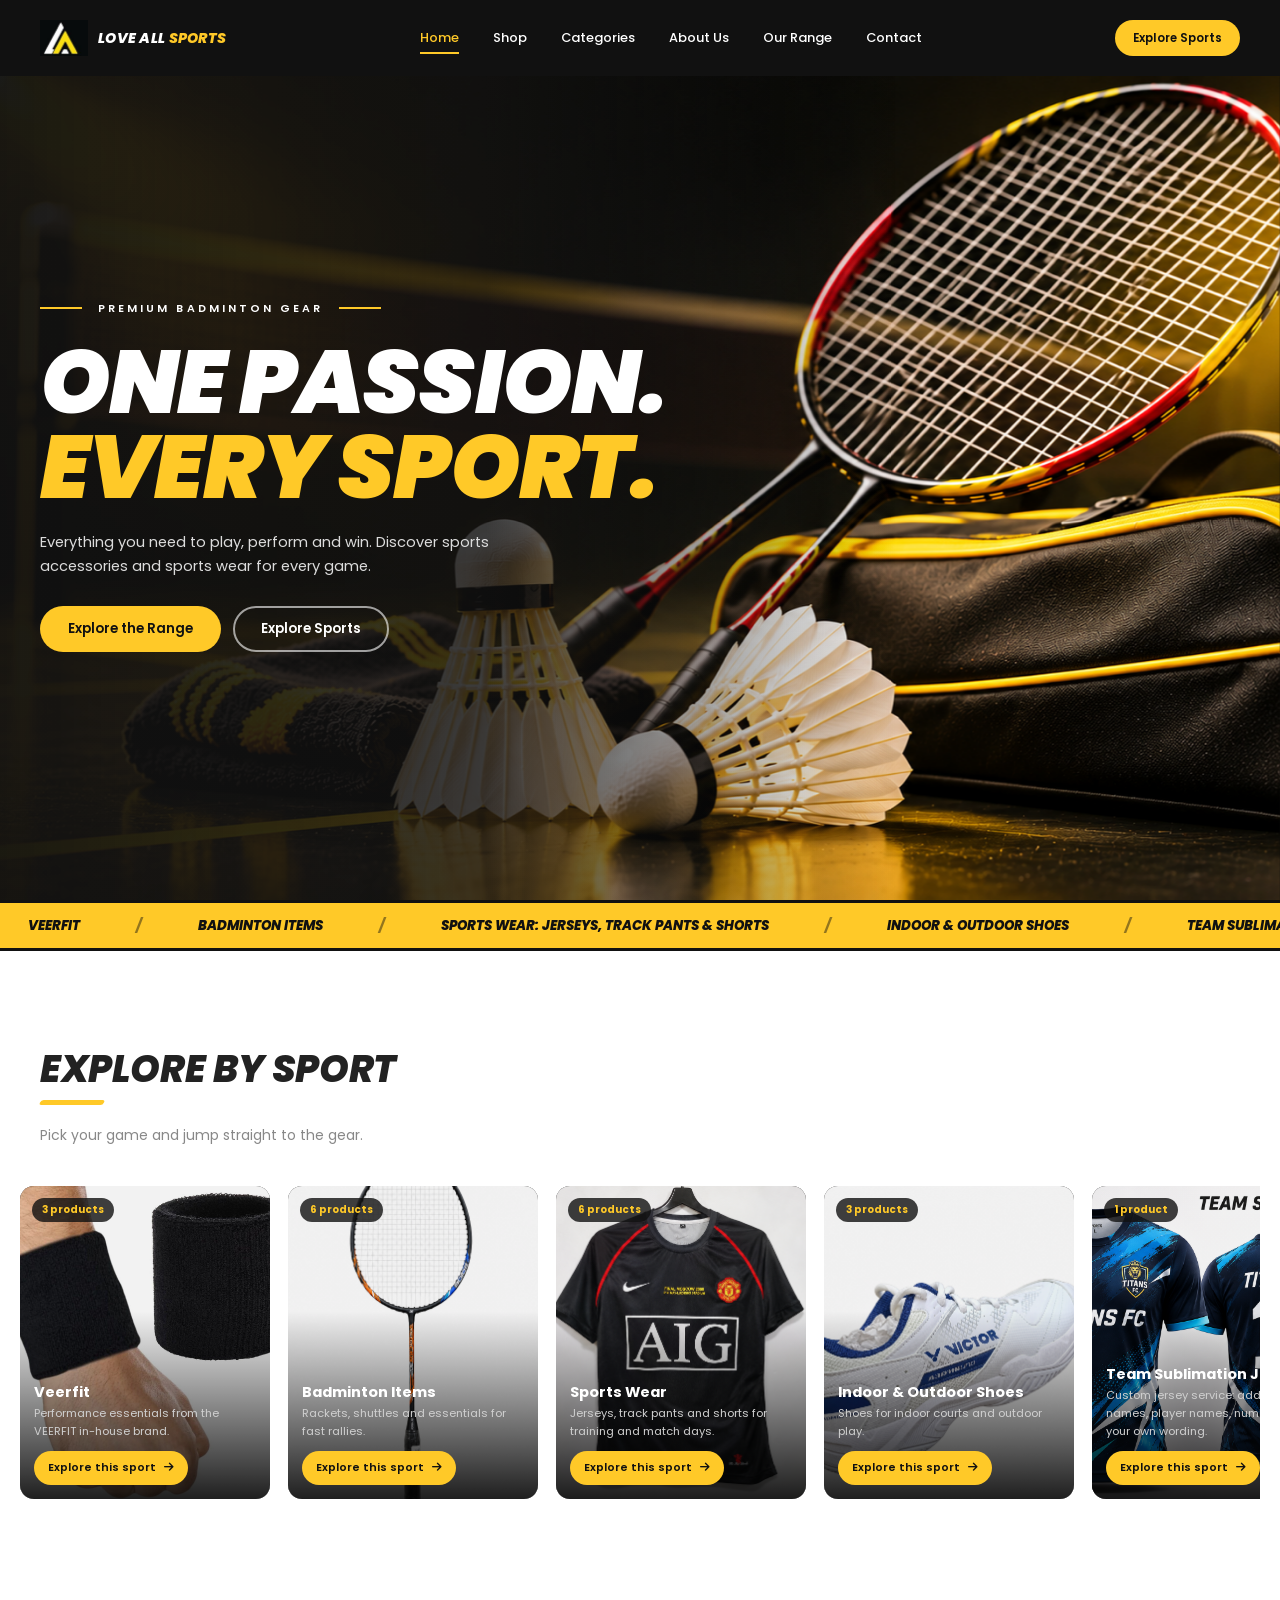
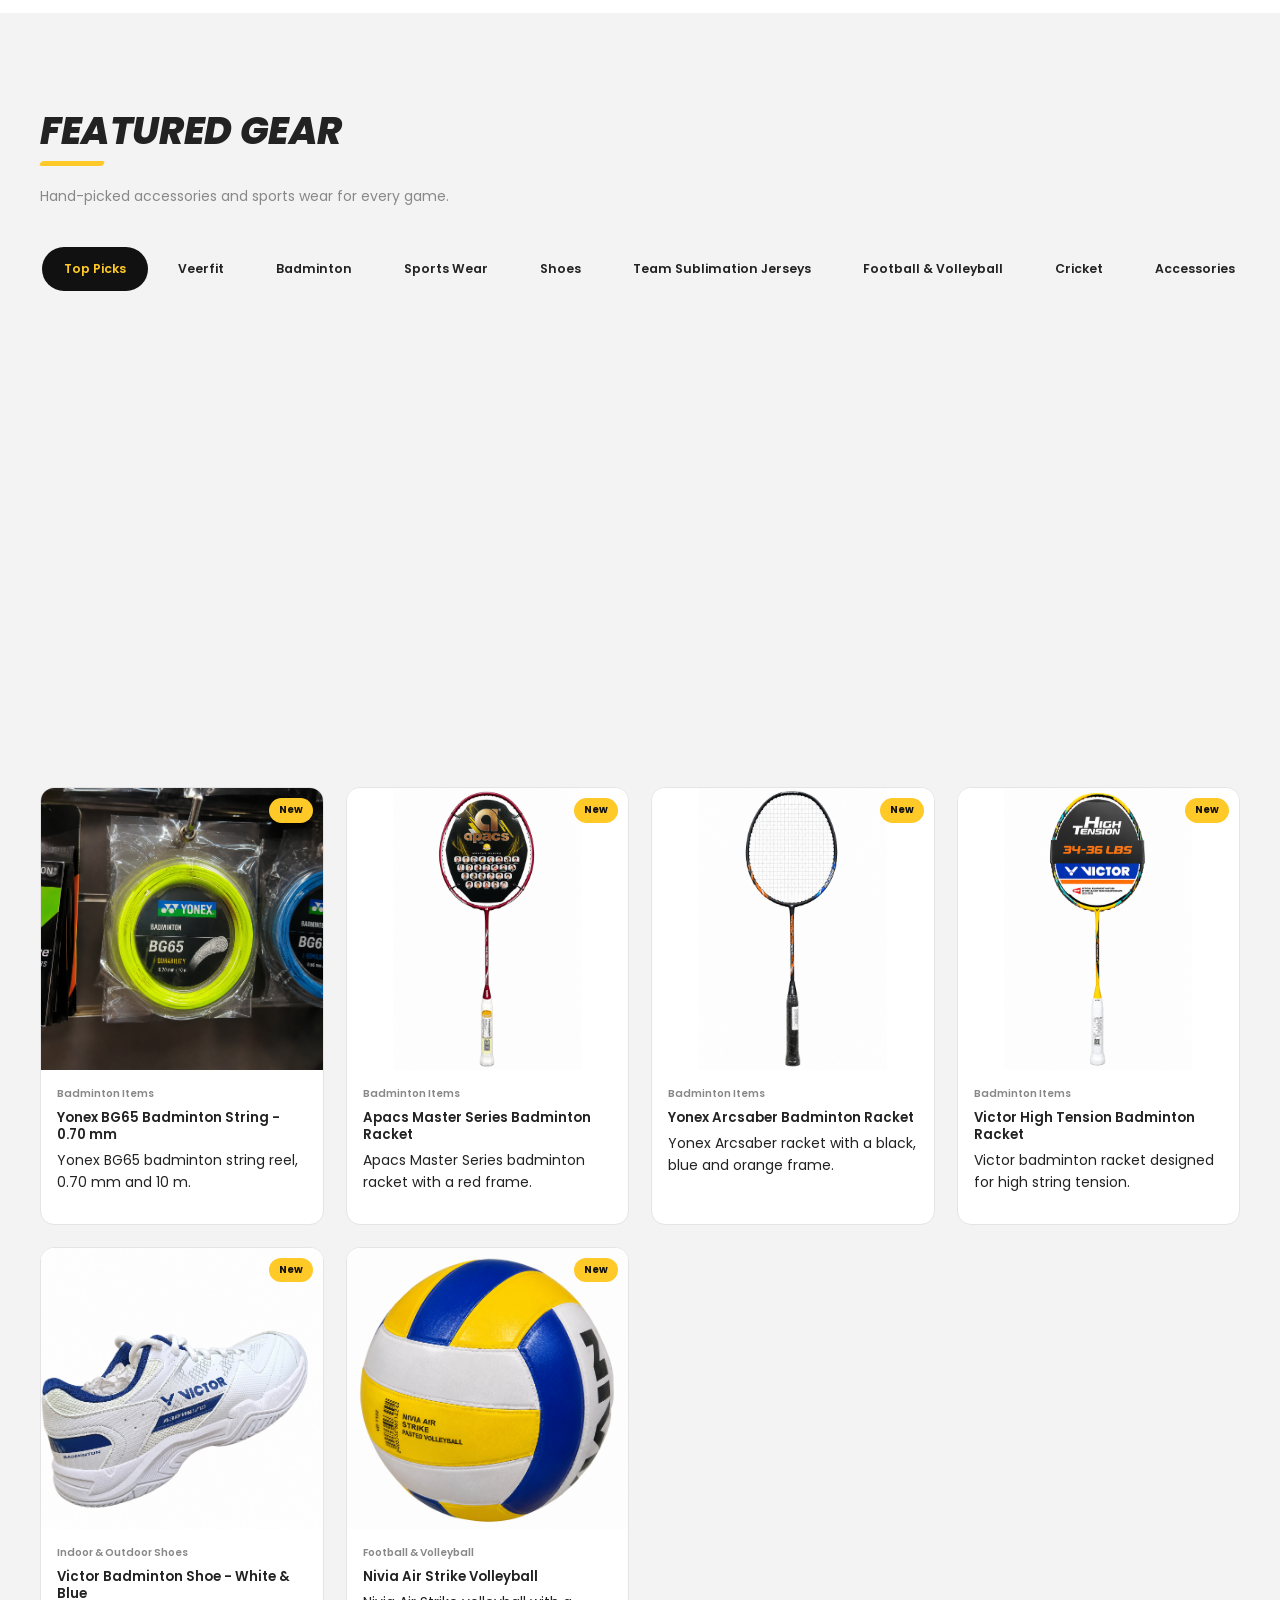
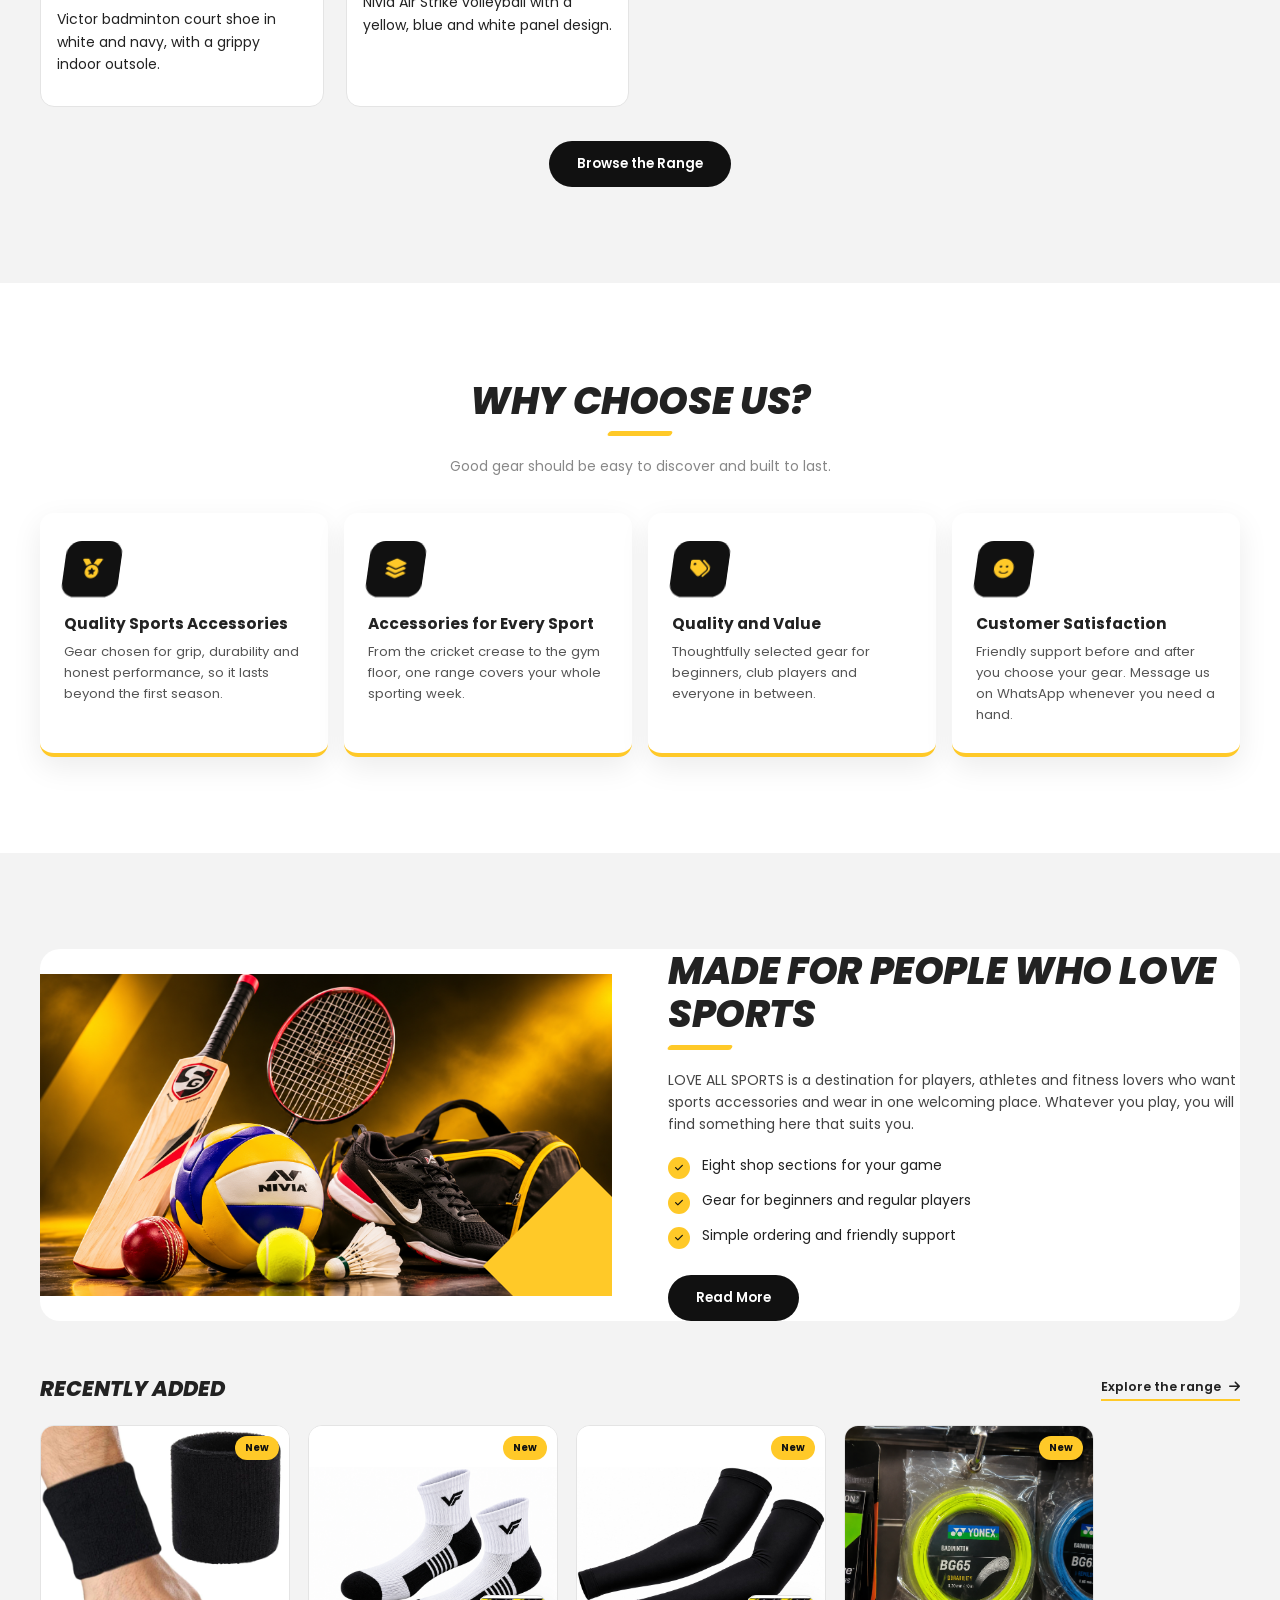
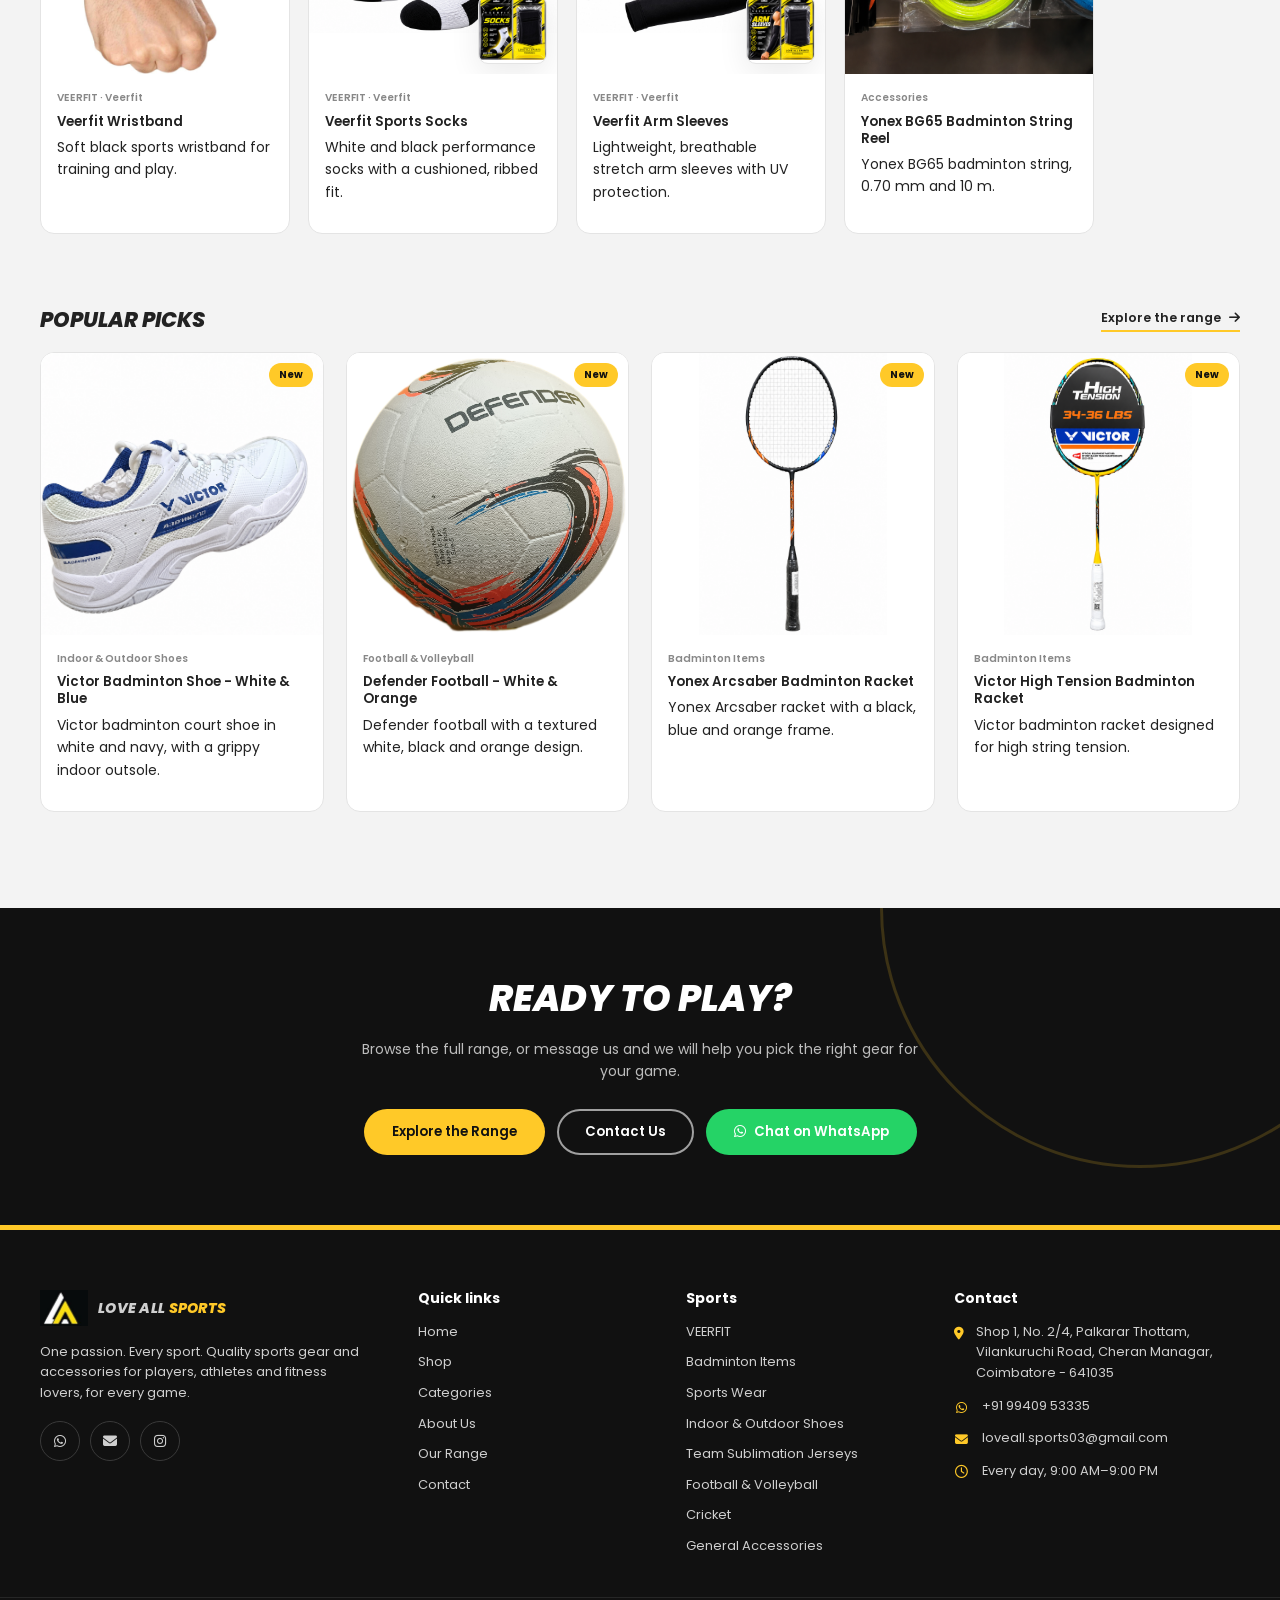
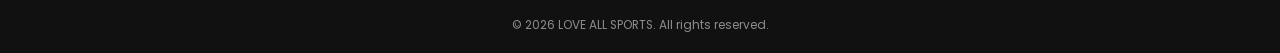
==== commit a0781624: "New Brand Added" ====
--- a/index.html
+++ b/index.html
@@ -20,9 +20,9 @@
 <script>
 document.documentElement.classList.add('js');
 try {
-  if (!sessionStorage.getItem('lasIntroSeenV7')) {
+  if (!sessionStorage.getItem('lasIntroSeenV8')) {
     document.documentElement.classList.add('intro');
-    sessionStorage.setItem('lasIntroSeenV7', '1');
+    sessionStorage.setItem('lasIntroSeenV8', '1');
   }
 } catch (error) {}
 </script>
@@ -67,7 +67,7 @@
     </div>
   </div>
 </section>
-<div class="ticker" role="region" aria-label="Sports categories, scroll horizontally" tabindex="0"><div class="ticker-track"><span>Badminton Items</span><span>Sports Wear: Jerseys, Track Pants &amp; Shorts</span><span>Indoor &amp; Outdoor Shoes</span><span>Team Sublimation Jerseys</span><span>Football &amp; Volleyball</span><span>Cricket</span><span>General Accessories</span></div></div>
+<div class="ticker" role="region" aria-label="Sports categories, scroll horizontally" tabindex="0"><div class="ticker-track"><span>VEERFIT</span><span>Badminton Items</span><span>Sports Wear: Jerseys, Track Pants &amp; Shorts</span><span>Indoor &amp; Outdoor Shoes</span><span>Team Sublimation Jerseys</span><span>Football &amp; Volleyball</span><span>Cricket</span><span>General Accessories</span></div></div>
 
 <section class="section" id="categories">
   <div class="container">
@@ -104,7 +104,7 @@
       <div class="split-text">
         <h2 class="section-title">Made for people who love sports</h2>
         <p>LOVE ALL SPORTS is a destination for players, athletes and fitness lovers who want sports accessories and wear in one welcoming place. Whatever you play, you will find something here that suits you.</p>
-        <ul class="check-list"><li><i class="fa-solid fa-check"></i>Seven shop sections for your game</li><li><i class="fa-solid fa-check"></i>Gear for beginners and regular players</li><li><i class="fa-solid fa-check"></i>Simple ordering and friendly support</li></ul>
+        <ul class="check-list"><li><i class="fa-solid fa-check"></i>Eight shop sections for your game</li><li><i class="fa-solid fa-check"></i>Gear for beginners and regular players</li><li><i class="fa-solid fa-check"></i>Simple ordering and friendly support</li></ul>
         <a class="btn btn-dark" href="pages/about.html">Read More</a>
       </div>
     </div>
@@ -137,6 +137,7 @@
       <div class="socials">
         <a href="#" data-whatsapp aria-label="WhatsApp"><i class="fa-brands fa-whatsapp"></i></a>
         <a href="mailto:loveall.sports03@gmail.com" aria-label="Email love all sports"><i class="fa-solid fa-envelope"></i></a>
+        <a href="https://www.instagram.com/loveallsportscbe/" target="_blank" rel="noopener noreferrer" aria-label="Instagram @loveallsportscbe"><i class="fa-brands fa-instagram"></i></a>
       </div>
     </div>
     <div>
@@ -152,7 +153,7 @@
     </div>
     <div>
       <h4>Sports</h4>
-      <ul class="footer-links"><li><a href="pages/products.html?cat=badminton">Badminton Items</a></li><li><a href="pages/products.html?cat=sports-wear">Sports Wear</a></li><li><a href="pages/products.html?cat=shoes">Indoor &amp; Outdoor Shoes</a></li><li><a href="pages/products.html?cat=team-jerseys">Team Sublimation Jerseys</a></li><li><a href="pages/products.html?cat=football-volleyball">Football &amp; Volleyball</a></li><li><a href="pages/products.html?cat=cricket">Cricket</a></li><li><a href="pages/products.html?cat=accessories">General Accessories</a></li></ul>
+      <ul class="footer-links"><li><a href="pages/products.html?cat=veerfit">VEERFIT</a></li><li><a href="pages/products.html?cat=badminton">Badminton Items</a></li><li><a href="pages/products.html?cat=sports-wear">Sports Wear</a></li><li><a href="pages/products.html?cat=shoes">Indoor &amp; Outdoor Shoes</a></li><li><a href="pages/products.html?cat=team-jerseys">Team Sublimation Jerseys</a></li><li><a href="pages/products.html?cat=football-volleyball">Football &amp; Volleyball</a></li><li><a href="pages/products.html?cat=cricket">Cricket</a></li><li><a href="pages/products.html?cat=accessories">General Accessories</a></li></ul>
     </div>
     <div>
       <h4>Contact</h4>
@@ -160,11 +161,20 @@
         <li><i class="fa-solid fa-location-dot"></i><span>Shop 1, No. 2/4, Palkarar Thottam, Vilankuruchi Road, Cheran Managar, Coimbatore - 641035</span></li>
         <li><i class="fa-brands fa-whatsapp"></i><a href="#" data-whatsapp>+91 99409 53335</a></li>
         <li><i class="fa-solid fa-envelope"></i><a href="#" data-email>loveall.sports03@gmail.com</a></li>
+        <li><i class="fa-regular fa-clock"></i><span>Every day, 9:00 AM–9:00 PM</span></li>
       </ul>
     </div>
   </div>
   <div class="footer-bottom"><div class="container">&copy; <span data-year>2026</span> LOVE ALL SPORTS. All rights reserved.</div></div>
 </footer>
+<div class="veerfit-popup-backdrop" id="veerfitPopup" aria-hidden="true">
+  <section class="veerfit-popup veerfit-logo-popup" role="dialog" aria-modal="true" aria-labelledby="veerfitPopupTitle">
+    <button class="veerfit-popup-close" type="button" id="veerfitPopupClose" aria-label="Close Veerfit products"><i class="fa-solid fa-xmark"></i></button>
+    <h2 class="sr-only" id="veerfitPopupTitle">Veerfit — Be Limitless</h2>
+    <img class="veerfit-popup-logo" src="assets/images/logo/veerfit-popup-logo.png" alt="Veerfit — Be Limitless" width="2048" height="680">
+    <div class="veerfit-popup-actions"><a class="btn btn-primary" href="pages/products.html?cat=veerfit">Explore Products</a></div>
+  </section>
+</div>
 <button class="to-top" id="toTop" aria-label="Back to top"><i class="fa-solid fa-arrow-up"></i></button>
 <script src="js/products.js"></script>
 <script src="js/main.js"></script>
--- a/css/style.css
+++ b/css/style.css
@@ -96,11 +96,21 @@
 .pc-media { position: relative; background: #fff; aspect-ratio: 1 / 1; overflow: hidden; cursor: pointer; }
 .pc-media img { width: 100%; height: 100%; object-fit: contain; transition: transform .5s var(--ease); }
 .product-card:hover .pc-media img { transform: scale(1.07); }
+.pc-media img.pc-package { position: absolute; z-index: 2; right: 10px; bottom: 10px; width: 28%; height: 28%; object-fit: contain; border: 1px solid var(--line); border-radius: 10px; background: #fff; box-shadow: var(--shadow); }
+.product-card:hover .pc-media img.pc-package { transform: scale(1.03); }
 .badge { position: absolute; top: 10px; left: 10px; background: var(--black); color: var(--yellow); font-size: .72rem; font-weight: 700; padding: 4px 10px; border-radius: 999px; z-index: 2; }
 .badge.new { left: auto; right: 10px; background: var(--yellow); color: var(--black); }
 .pc-body { padding: 14px; display: flex; flex-direction: column; gap: 6px; flex: 1; }
 .pc-cat { font-size: .74rem; font-weight: 600; color: var(--muted); }
 .pc-name { font-size: .95rem; font-weight: 600; margin: 0; line-height: 1.3; }
+.veerfit-popup-backdrop { position: fixed; inset: 0; z-index: 10020; display: none; align-items: center; justify-content: center; padding: 18px; background: rgba(0, 0, 0, .72); }
+.veerfit-popup-backdrop.is-open { display: flex; }
+.veerfit-popup { position: relative; width: min(560px, 100%); max-height: min(90vh, 900px); overflow-y: auto; padding: clamp(18px, 4vw, 30px); border-radius: 22px; background: #050505; color: var(--black); box-shadow: 0 24px 80px rgba(0, 0, 0, .35); }
+.veerfit-popup-close { position: absolute; top: 14px; right: 14px; display: grid; place-items: center; width: 42px; height: 42px; border: 1px solid var(--line); border-radius: 50%; background: var(--white); color: var(--black); font-size: 1.1rem; transition: background .2s, color .2s; }
+.veerfit-popup-close:hover { background: var(--black); color: var(--white); }
+.veerfit-popup-logo { display: block; width: 100%; height: auto; border-radius: 8px; }
+.veerfit-popup-actions { display: flex; justify-content: center; margin-top: 16px; }
+.veerfit-popup-close:focus-visible, .veerfit-popup-actions a:focus-visible { outline: 3px solid var(--yellow); outline-offset: 3px; }
 .stars { color: var(--yellow-dark); font-size: .75rem; display: flex; gap: 2px; align-items: center; }
 .stars small { color: var(--muted); margin-left: 6px; font-size: .74rem; }
 .price { display: flex; align-items: baseline; gap: 8px; flex-wrap: wrap; margin-top: auto; padding-top: 4px; }
@@ -224,5 +234,5 @@
 }
 
 @media (max-width: 600px) {
-  .intro-canvas { width: 75vw; }
-}
+  .intro-canvas { width: 55vw; }
+}
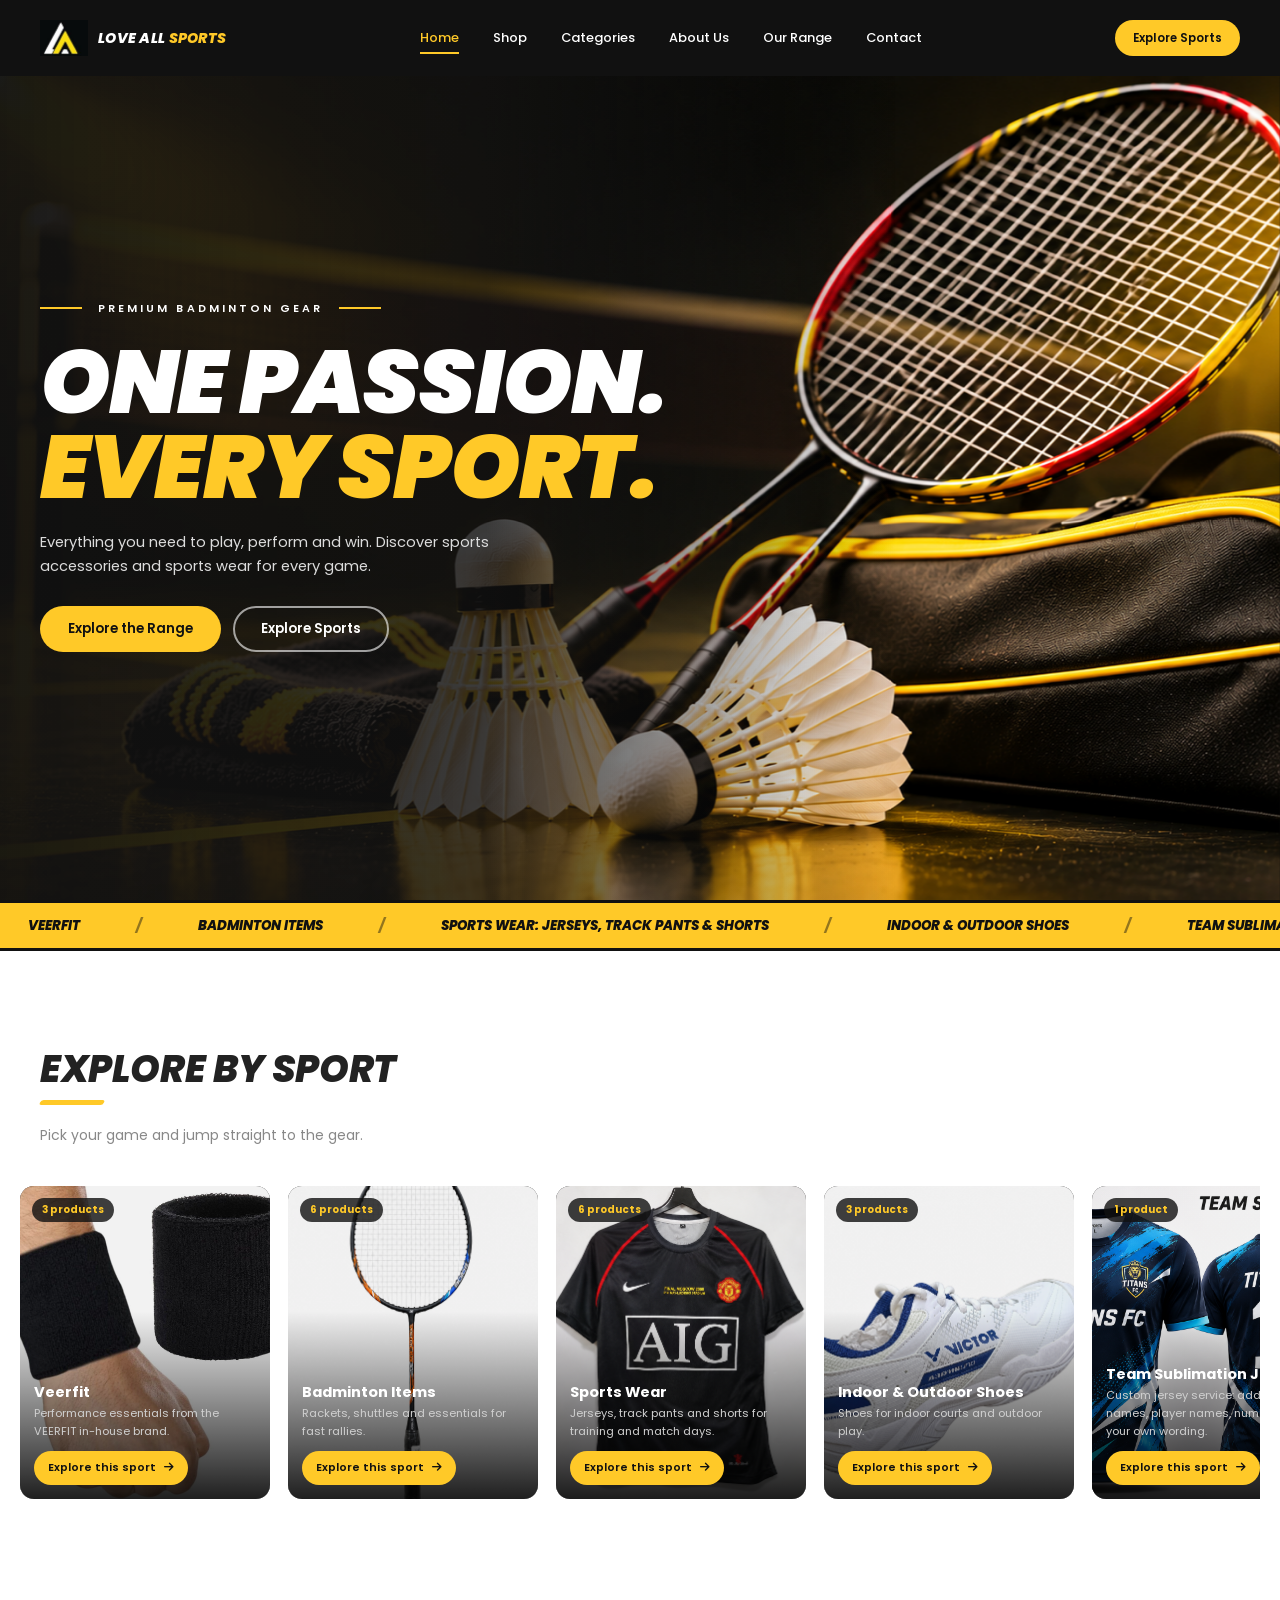
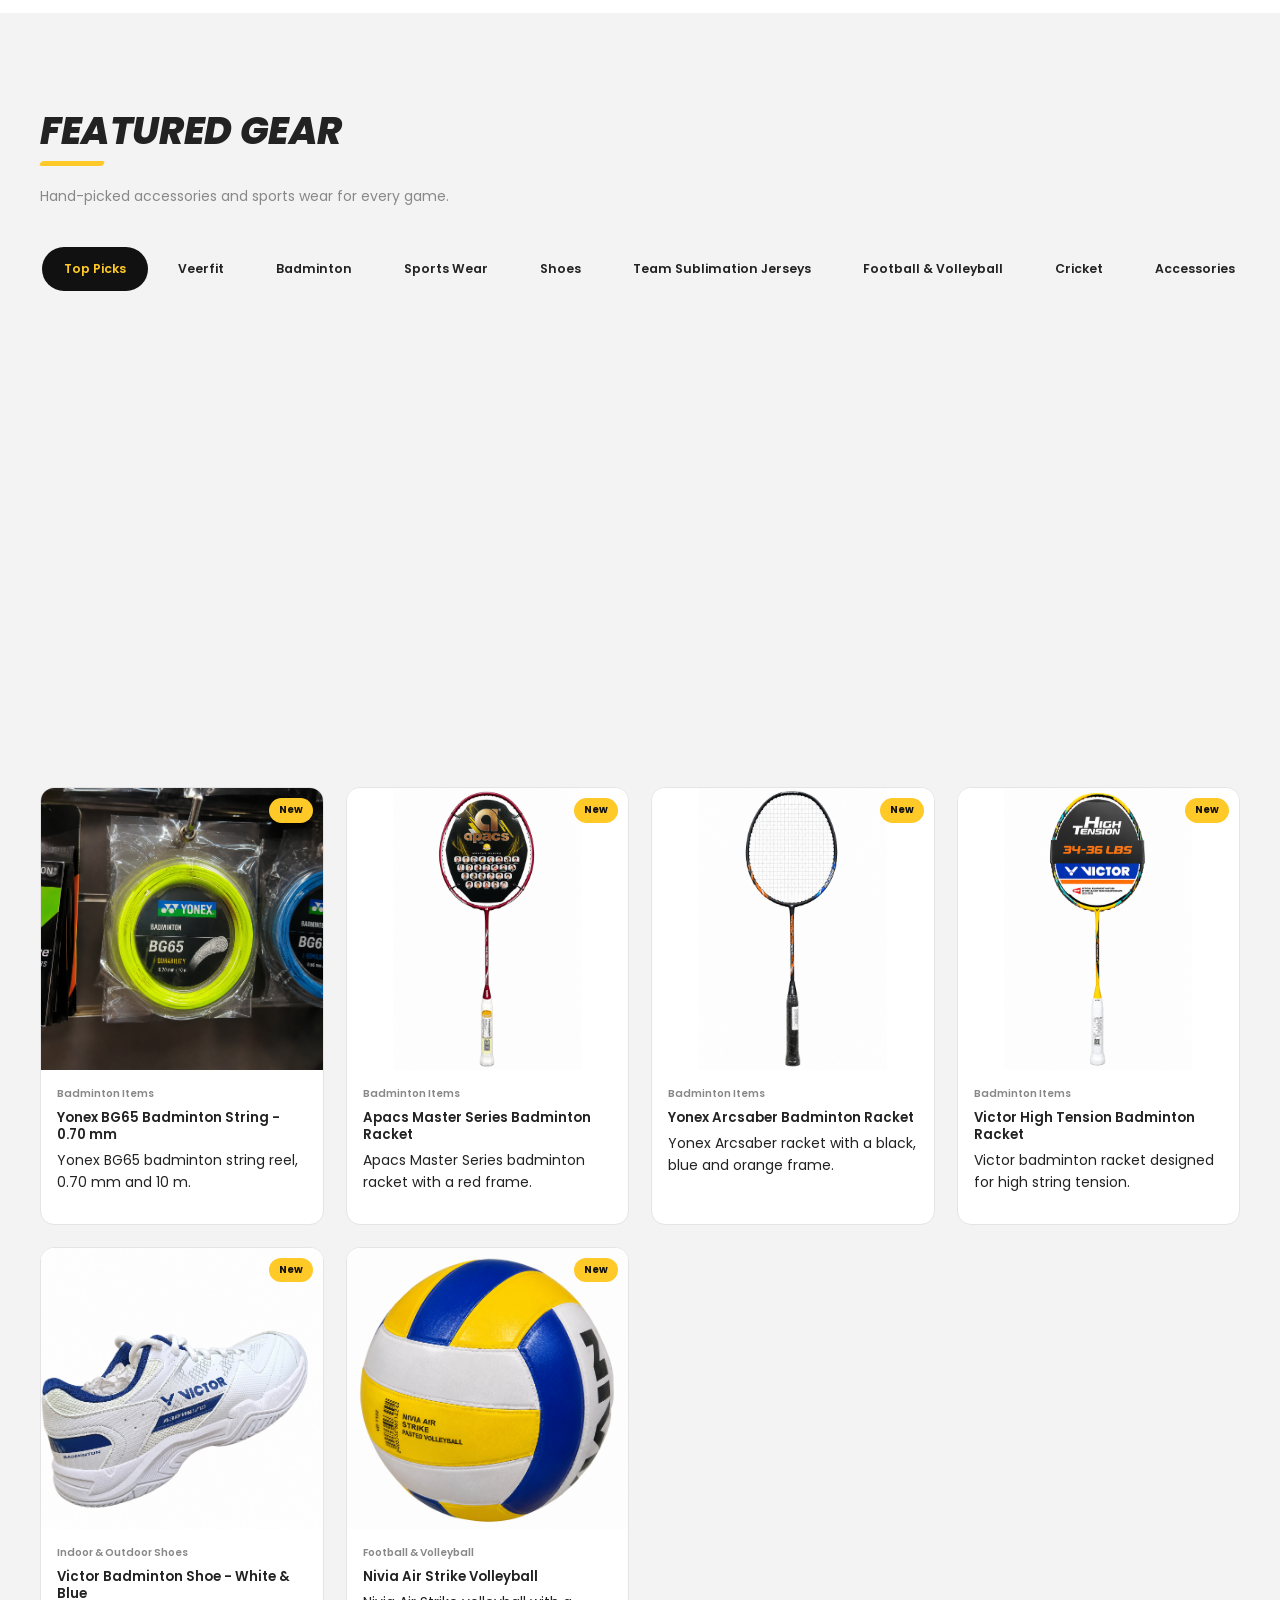
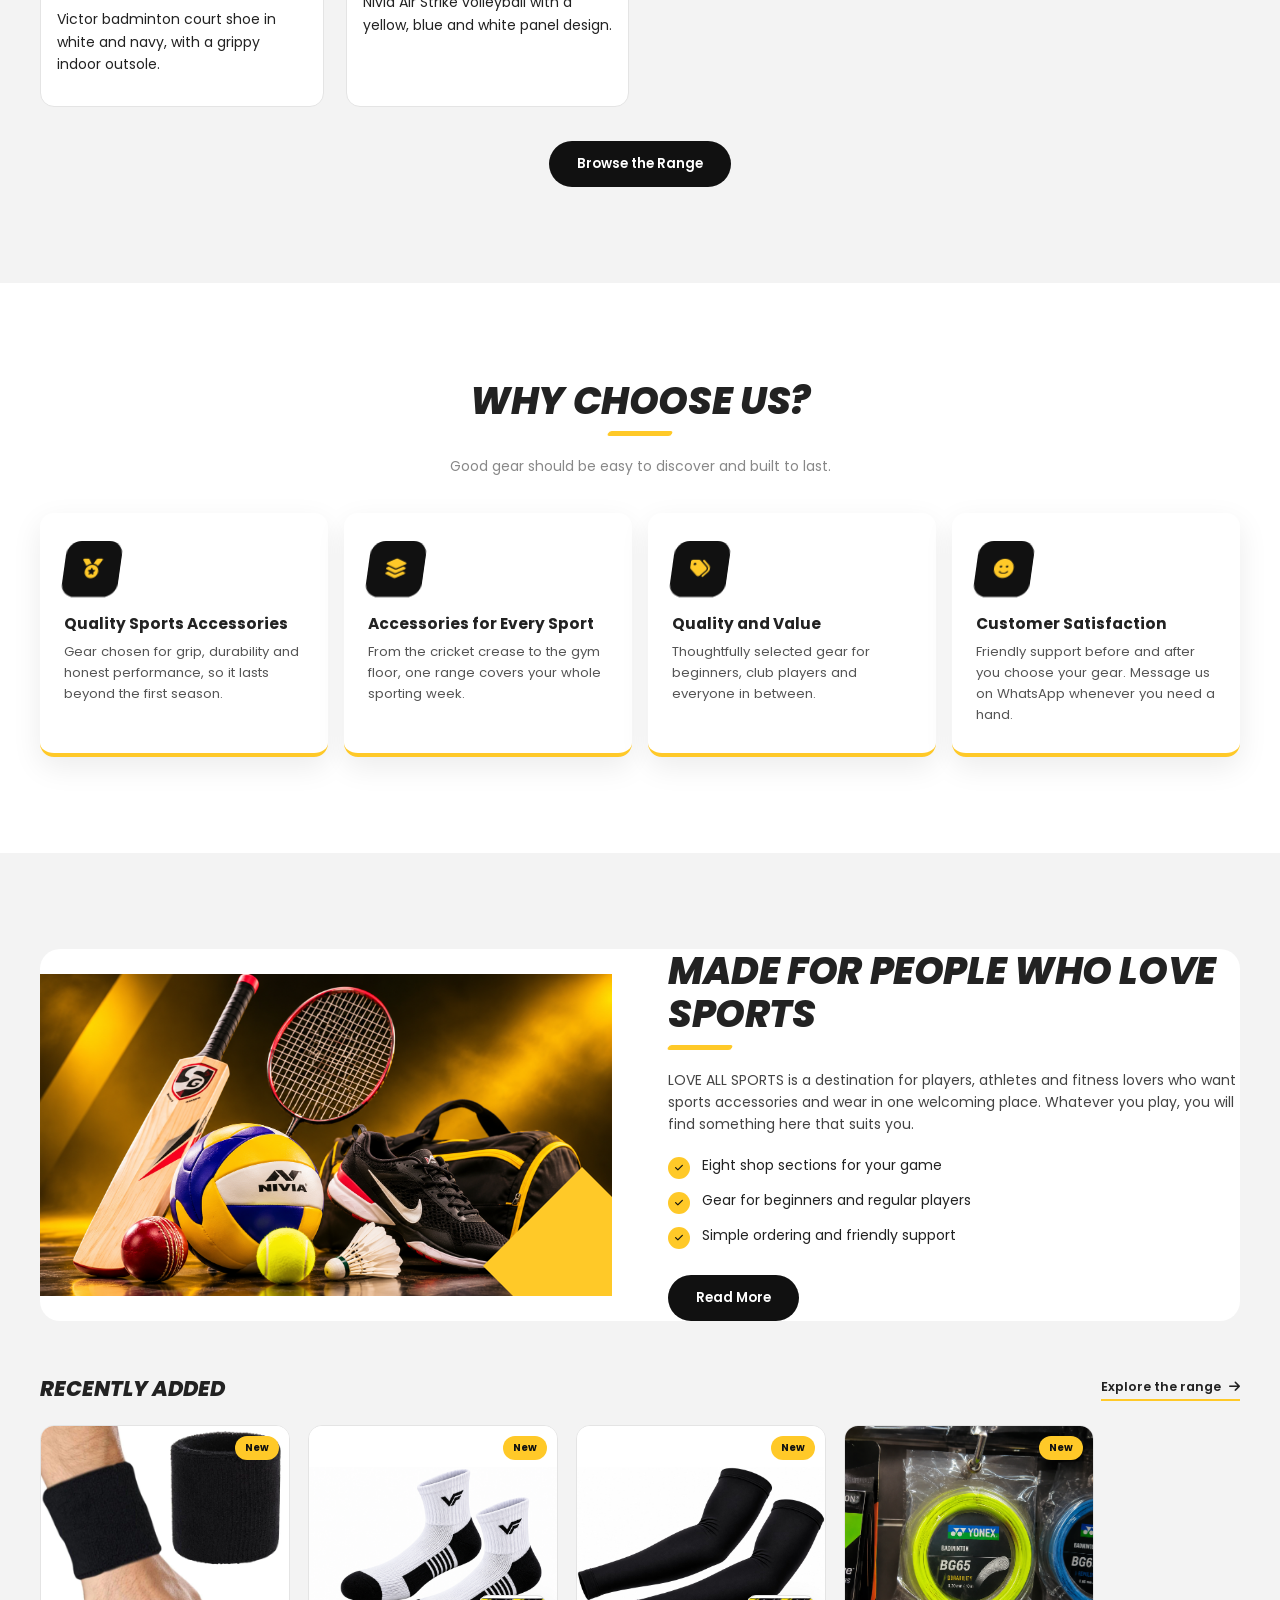
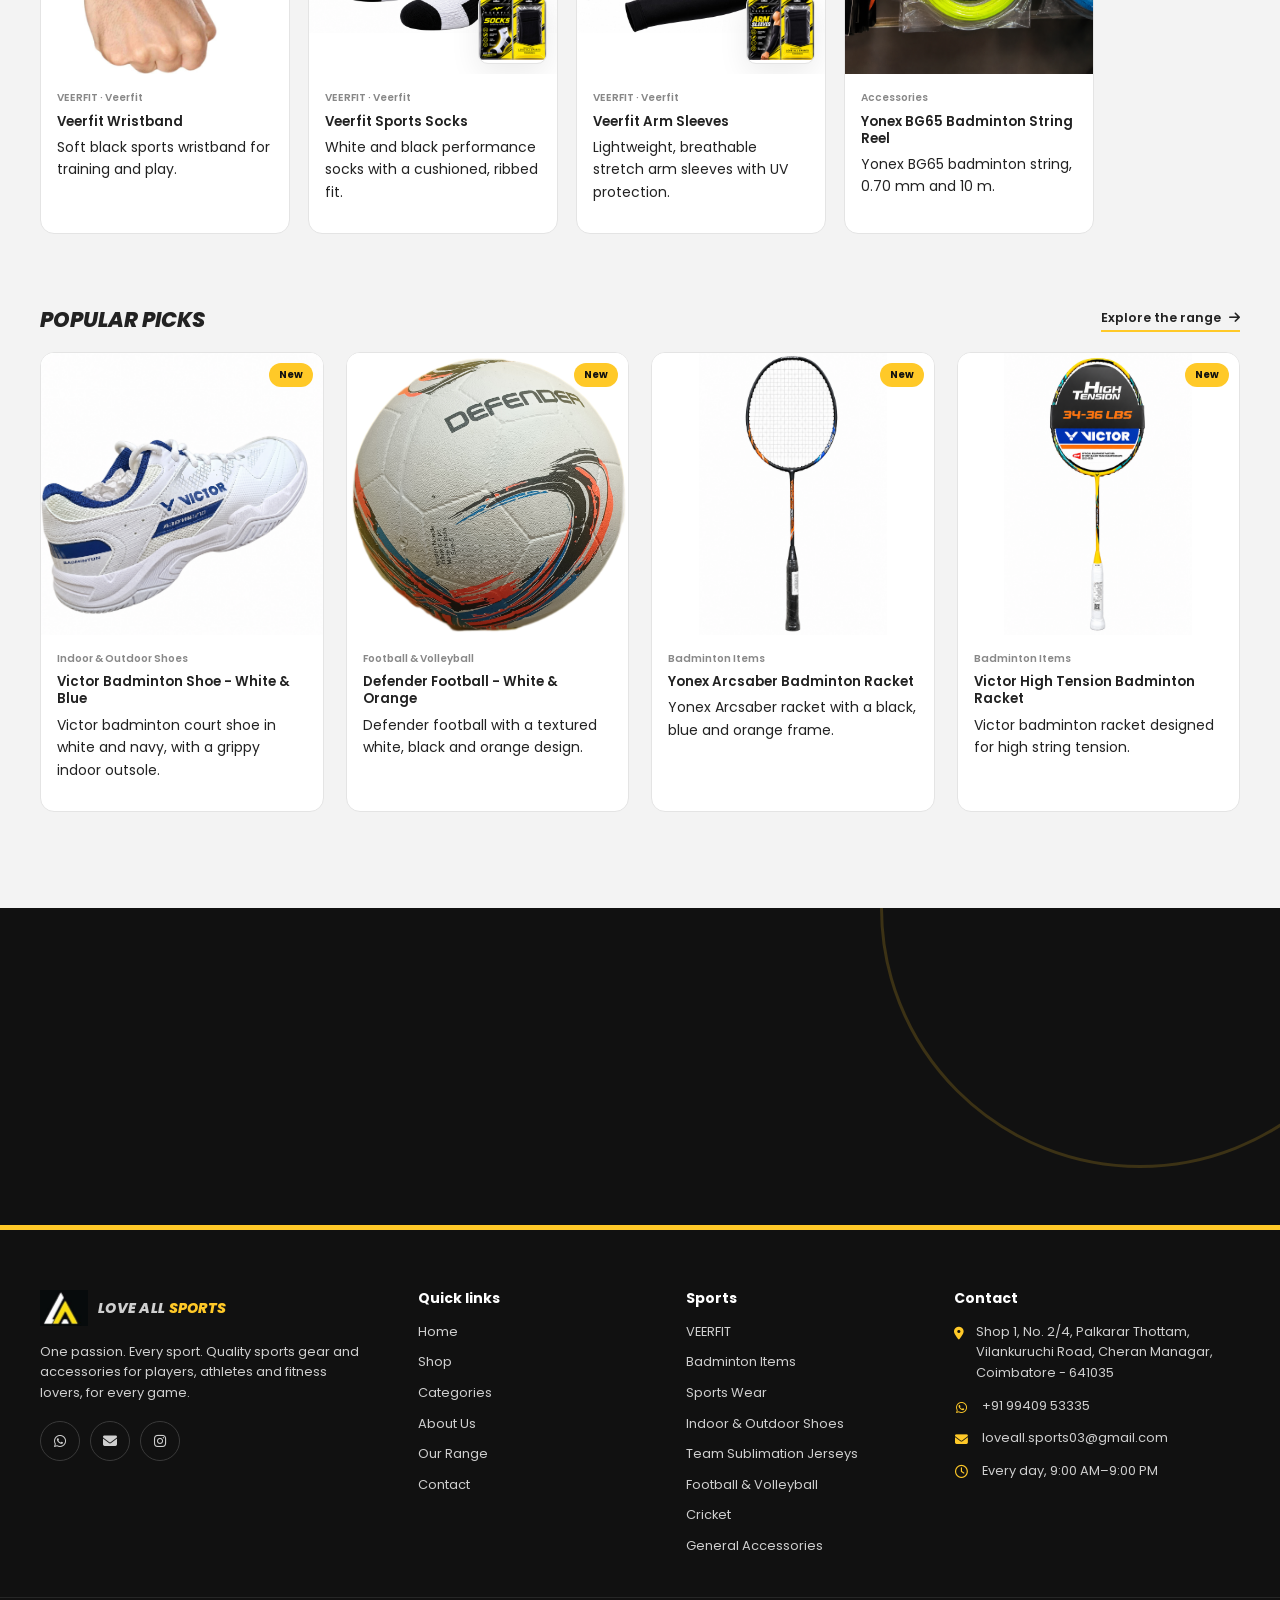
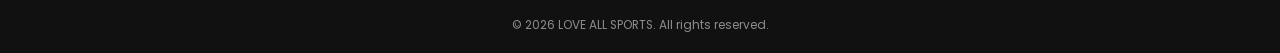
==== commit 086a5110: "Pop Up fixed" ====
--- a/index.html
+++ b/index.html
@@ -168,10 +168,12 @@
   <div class="footer-bottom"><div class="container">&copy; <span data-year>2026</span> LOVE ALL SPORTS. All rights reserved.</div></div>
 </footer>
 <div class="veerfit-popup-backdrop" id="veerfitPopup" aria-hidden="true">
-  <section class="veerfit-popup veerfit-logo-popup" role="dialog" aria-modal="true" aria-labelledby="veerfitPopupTitle">
+  <section class="veerfit-popup" role="dialog" aria-modal="true" aria-labelledby="veerfitPopupTitle" aria-describedby="veerfitPopupDescription">
     <button class="veerfit-popup-close" type="button" id="veerfitPopupClose" aria-label="Close Veerfit products"><i class="fa-solid fa-xmark"></i></button>
-    <h2 class="sr-only" id="veerfitPopupTitle">Veerfit — Be Limitless</h2>
-    <img class="veerfit-popup-logo" src="assets/images/logo/veerfit-popup-logo.png" alt="Veerfit — Be Limitless" width="2048" height="680">
+    <p class="veerfit-popup-brand">VEERFIT</p>
+    <h2 id="veerfitPopupTitle">Veerfit Products</h2>
+    <p id="veerfitPopupDescription">Performance essentials from our in-house brand.</p>
+    <div class="product-grid veerfit-popup-grid" id="veerfitPopupGrid"></div>
     <div class="veerfit-popup-actions"><a class="btn btn-primary" href="pages/products.html?cat=veerfit">Explore Products</a></div>
   </section>
 </div>
--- a/css/style.css
+++ b/css/style.css
@@ -105,11 +105,14 @@
 .pc-name { font-size: .95rem; font-weight: 600; margin: 0; line-height: 1.3; }
 .veerfit-popup-backdrop { position: fixed; inset: 0; z-index: 10020; display: none; align-items: center; justify-content: center; padding: 18px; background: rgba(0, 0, 0, .72); }
 .veerfit-popup-backdrop.is-open { display: flex; }
-.veerfit-popup { position: relative; width: min(560px, 100%); max-height: min(90vh, 900px); overflow-y: auto; padding: clamp(18px, 4vw, 30px); border-radius: 22px; background: #050505; color: var(--black); box-shadow: 0 24px 80px rgba(0, 0, 0, .35); }
+.veerfit-popup { position: relative; width: min(900px, 100%); max-height: min(90vh, 900px); overflow-y: auto; padding: clamp(24px, 4vw, 42px); border-radius: 22px; background: var(--white); color: var(--black); box-shadow: 0 24px 80px rgba(0, 0, 0, .35); }
 .veerfit-popup-close { position: absolute; top: 14px; right: 14px; display: grid; place-items: center; width: 42px; height: 42px; border: 1px solid var(--line); border-radius: 50%; background: var(--white); color: var(--black); font-size: 1.1rem; transition: background .2s, color .2s; }
 .veerfit-popup-close:hover { background: var(--black); color: var(--white); }
-.veerfit-popup-logo { display: block; width: 100%; height: auto; border-radius: 8px; }
-.veerfit-popup-actions { display: flex; justify-content: center; margin-top: 16px; }
+.veerfit-popup-brand { margin: 0 48px 6px 0; color: #c79a00; font-size: .76rem; font-weight: 800; letter-spacing: .2em; }
+.veerfit-popup h2 { margin: 0 48px 6px 0; font-size: clamp(1.5rem, 4vw, 2.1rem); font-weight: 800; text-transform: uppercase; }
+.veerfit-popup > p:not(.veerfit-popup-brand) { margin: 0; color: var(--muted); }
+.veerfit-popup-grid { margin-top: 20px; }
+.veerfit-popup-actions { display: flex; justify-content: center; margin-top: 24px; }
 .veerfit-popup-close:focus-visible, .veerfit-popup-actions a:focus-visible { outline: 3px solid var(--yellow); outline-offset: 3px; }
 .stars { color: var(--yellow-dark); font-size: .75rem; display: flex; gap: 2px; align-items: center; }
 .stars small { color: var(--muted); margin-left: 6px; font-size: .74rem; }
@@ -208,7 +211,7 @@
   pointer-events: none;
   animation: intro-screen-out .55s ease 3.2s forwards;
 }
-.intro-canvas { position: relative; width: min(60vw, 120vh); aspect-ratio: 2 / 1; overflow: hidden; background: #000; }
+.intro-canvas { position: relative; width: min(52vw, 920px, 120vh); aspect-ratio: 2 / 1; overflow: hidden; background: #000; }
 .intro-piece {
   position: absolute;
   inset: 0;
@@ -234,5 +237,5 @@
 }
 
 @media (max-width: 600px) {
-  .intro-canvas { width: 55vw; }
-}
+  .intro-canvas { width: min(88vw, 520px); }
+}
